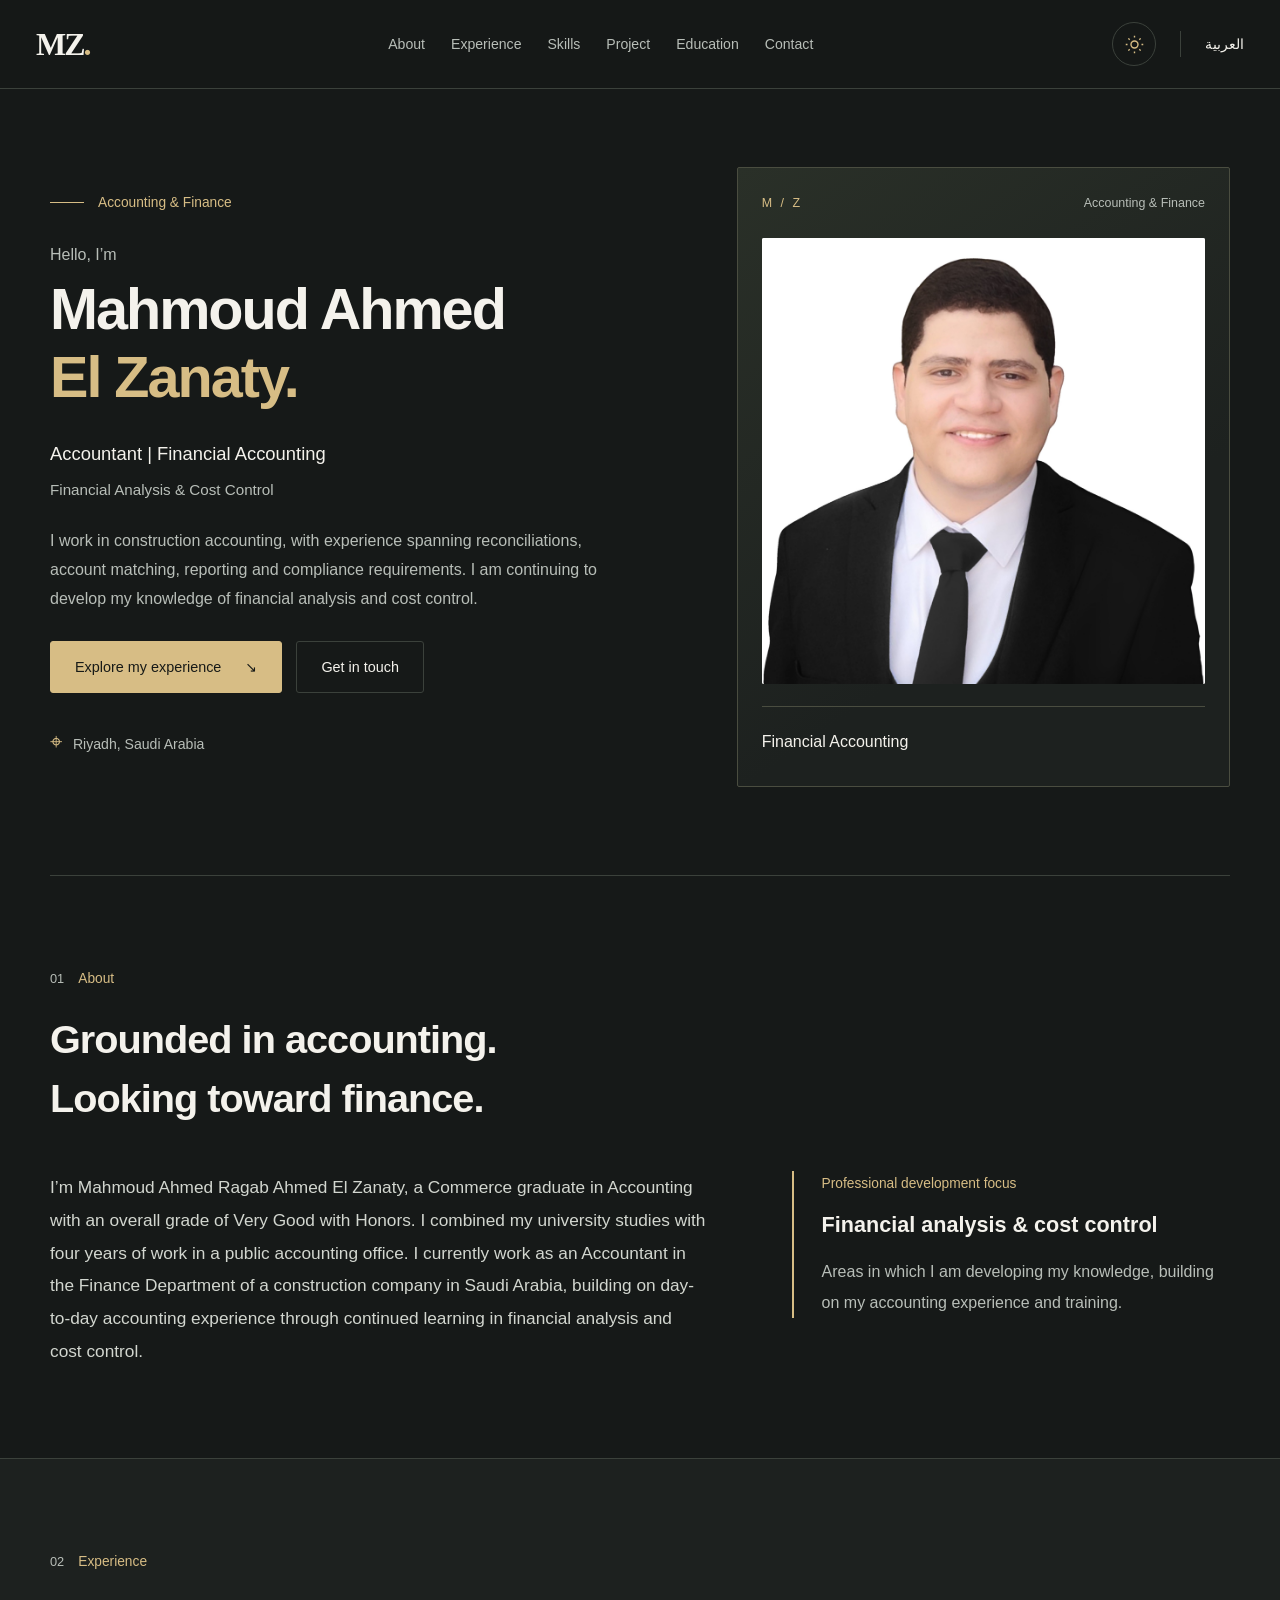
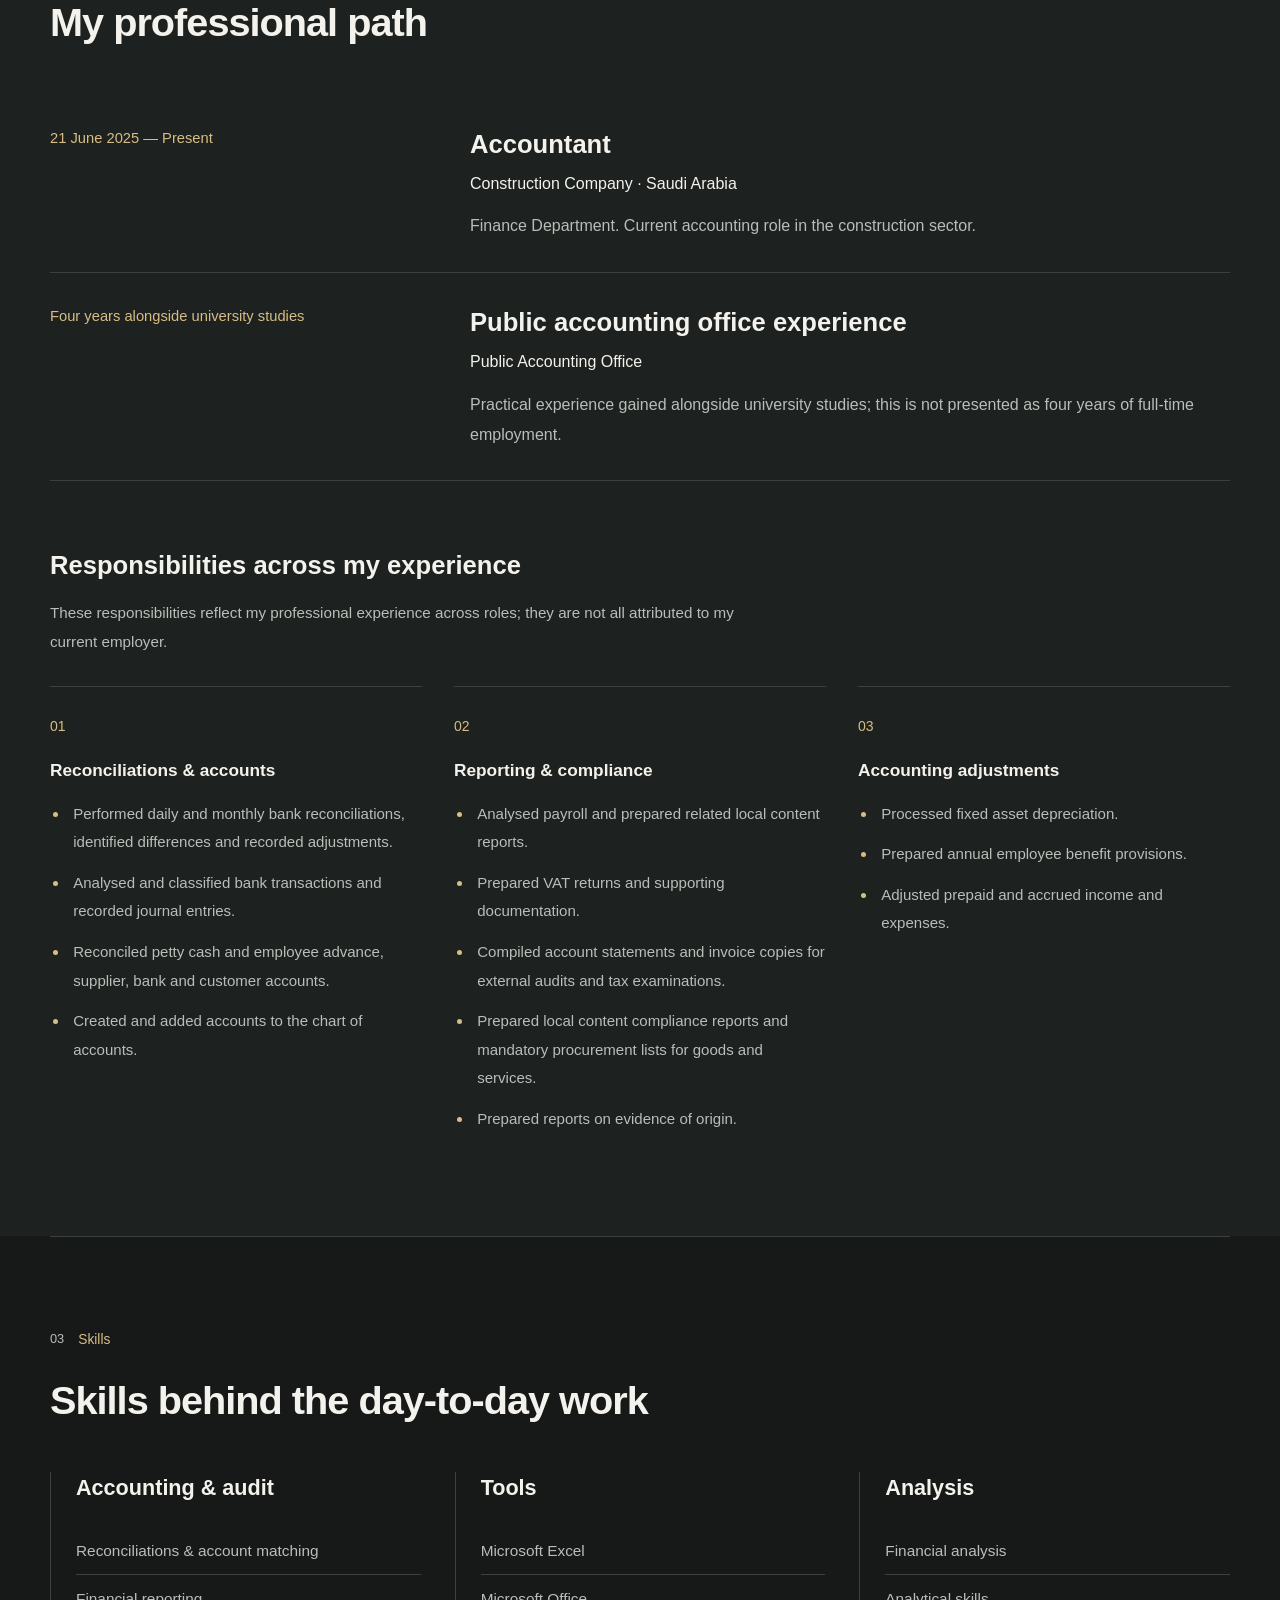
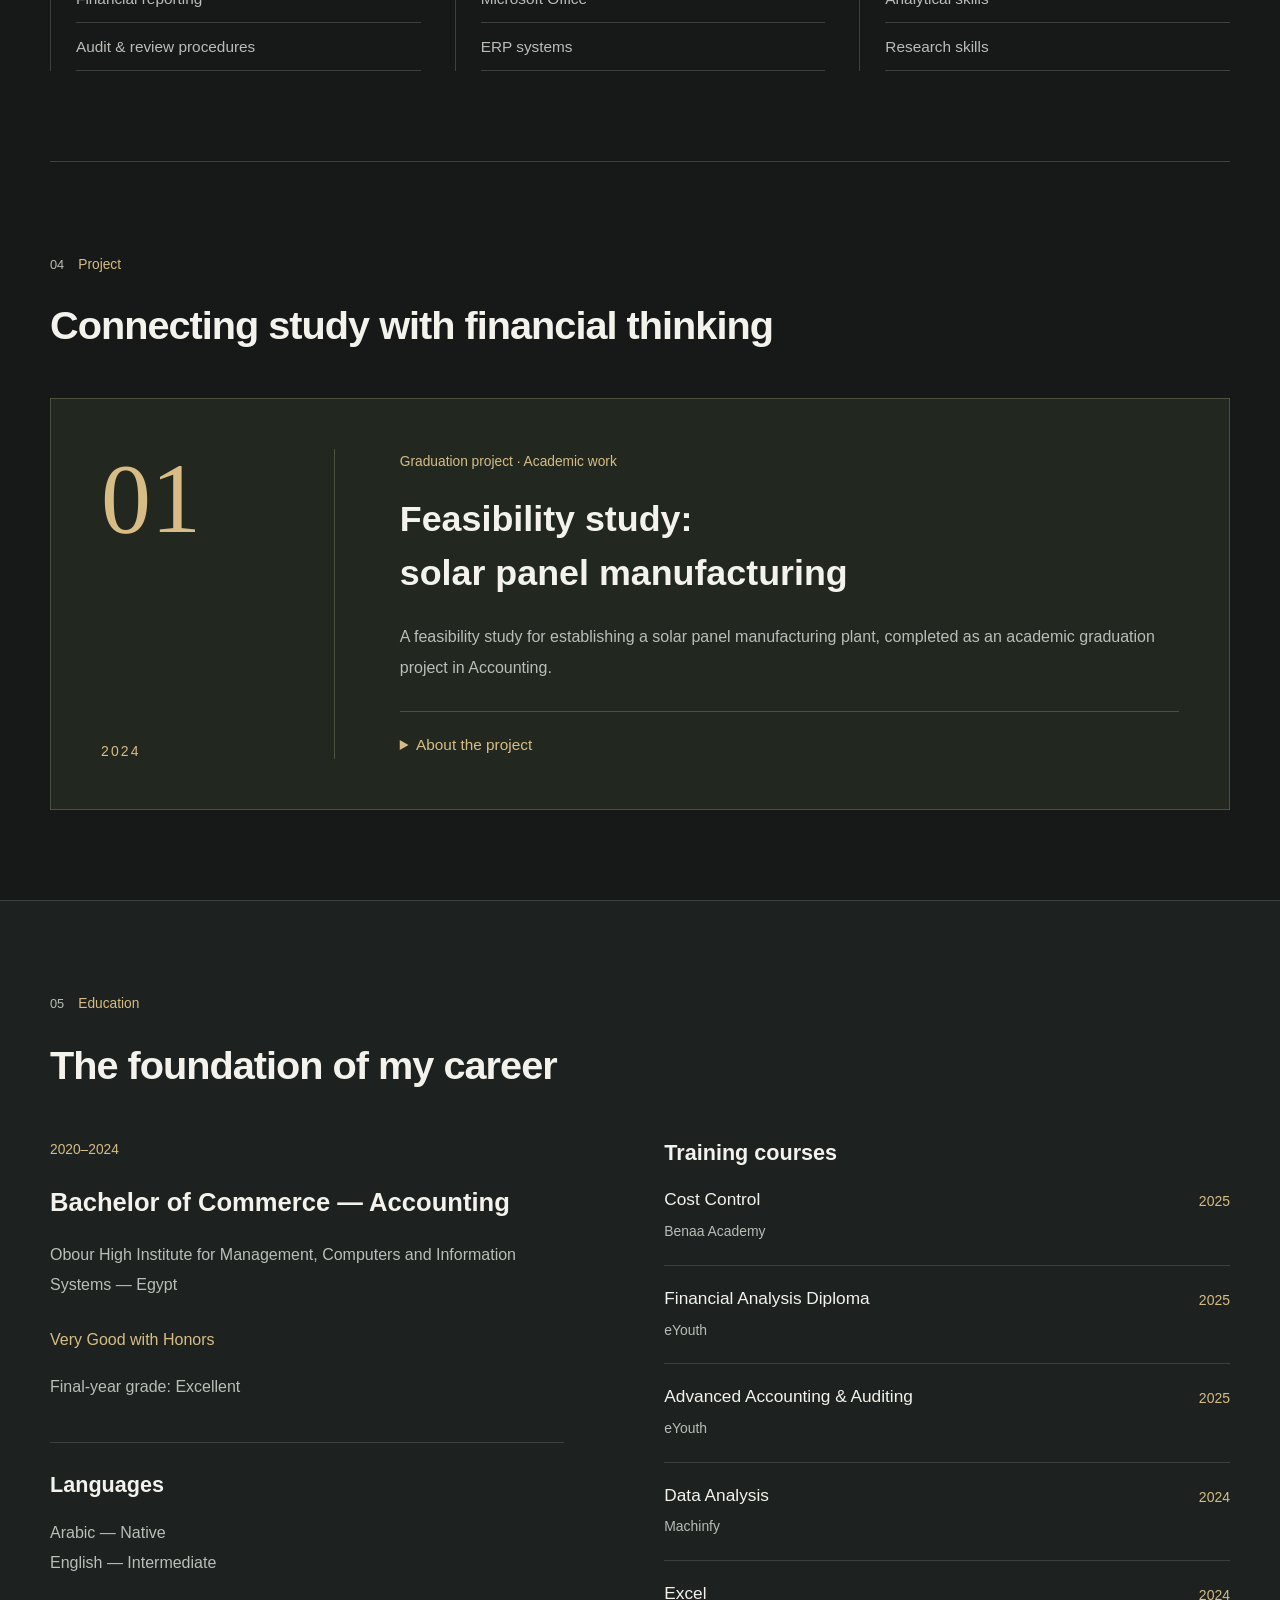
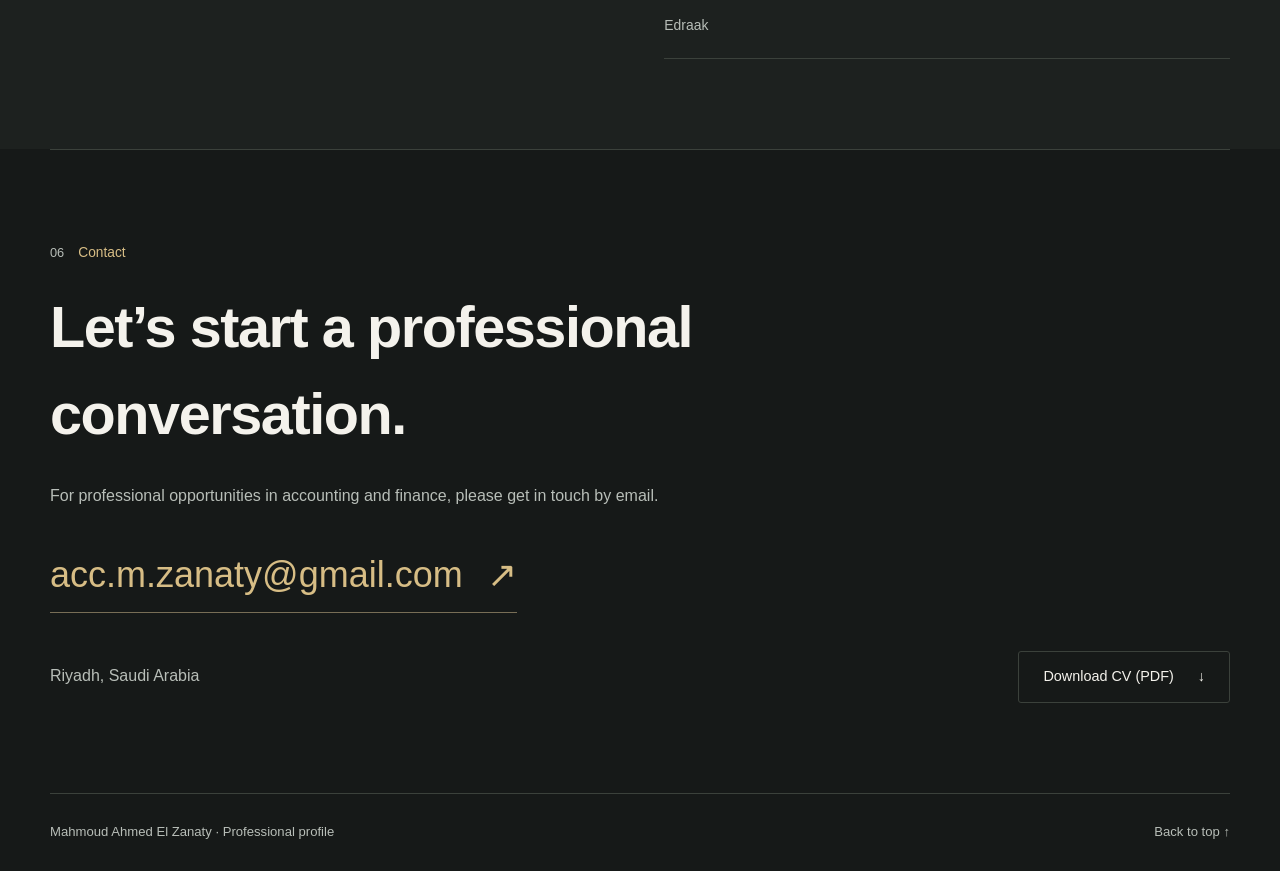
==== en.html @ d154064f "Publish owner-approved unchanged CV pages with language-specific PDF downloads" ====
<!doctype html>
<html lang="en" dir="ltr">
<head>
<meta charset="utf-8"><meta name="viewport" content="width=device-width, initial-scale=1">
<title>Mahmoud Ahmed El Zanaty — Accountant | Financial Accounting</title>
<meta name="description" content="Professional profile of Mahmoud Ahmed El Zanaty, a construction-sector accountant in Riyadh with experience in reconciliations, reporting and compliance, and an interest in financial analysis and cost control.">
<meta name="theme-color" content="#161918">
<meta property="og:type" content="website"><meta property="og:title" content="Mahmoud Ahmed El Zanaty — Accountant | Financial Accounting">
<meta property="og:description" content="Professional profile of Mahmoud Ahmed El Zanaty, a construction-sector accountant in Riyadh with experience in reconciliations, reporting and compliance, and an interest in financial analysis and cost control."><meta property="og:locale" content="en_US">
<link rel="alternate" hreflang="ar" href="./index.html"><link rel="alternate" hreflang="en" href="./en.html"><link rel="alternate" hreflang="x-default" href="./index.html">
<link rel="icon" href="./assets/favicon.svg" type="image/svg+xml">
<script src="./assets/theme.js"></script>
<link rel="stylesheet" href="./assets/style.css"><script src="./assets/app.js" defer></script>
</head>
<body id="top">
<a class="skip" href="#main">Skip to content</a>
<header class="header"><div class="header-inner">
<a class="brand" href="#top" aria-label="Mahmoud Ahmed El Zanaty"><span class="brand-mark" aria-hidden="true">MZ<span>.</span></span></a>
<nav class="desktop-nav" aria-label="Main navigation"><a href="#about">About</a><a href="#experience">Experience</a><a href="#skills">Skills</a><a href="#project">Project</a><a href="#education">Education</a><a href="#contact">Contact</a></nav>
<div class="header-actions"><button class="theme-toggle" type="button" hidden data-light-label="Switch to light mode" data-dark-label="Switch to dark mode" aria-label="Switch to light mode"><svg class="sun" viewBox="0 0 24 24" fill="none" stroke="currentColor" stroke-width="1.6" aria-hidden="true"><circle cx="12" cy="12" r="4"/><path d="M12 2v2m0 16v2M2 12h2m16 0h2M5 5l1.5 1.5m11 11L19 19M5 19l1.5-1.5m11-11L19 5"/></svg><svg class="moon" viewBox="0 0 24 24" fill="none" stroke="currentColor" stroke-width="1.6" aria-hidden="true"><path d="M20 15.5A9 9 0 0 1 8.5 4a9 9 0 1 0 11.5 11.5Z"/></svg></button><a class="language" href="./index.html" lang="ar" hreflang="ar" data-language="ar">العربية</a>
<details class="mobile-menu"><summary>Menu<span aria-hidden="true"> ☰</span></summary><nav aria-label="Main navigation"><a href="#about">About</a><a href="#experience">Experience</a><a href="#skills">Skills</a><a href="#project">Project</a><a href="#education">Education</a><a href="#contact">Contact</a></nav></details></div>
</div></header>
<main id="main" tabindex="-1">
<section class="hero container" aria-labelledby="hero-title">
<div class="hero-copy"><p class="eyebrow"><span class="short-rule"></span>Accounting &amp; Finance</p><p class="hello">Hello, I’m</p>
<h1 id="hero-title">Mahmoud Ahmed<br><span>El Zanaty.</span></h1><p class="role">Accountant | Financial Accounting</p><p class="direction">Financial Analysis &amp; Cost Control</p><p class="hero-summary">I work in construction accounting, with experience spanning reconciliations, account matching, reporting and compliance requirements. I am continuing to develop my knowledge of financial analysis and cost control.</p>
<div class="actions"><a class="button primary" href="#experience">Explore my experience<span aria-hidden="true">↙</span></a><a class="button secondary" href="#contact">Get in touch</a></div>
<p class="location"><span aria-hidden="true">⌖</span> Riyadh, Saudi Arabia</p></div>
<div class="identity-panel portrait-panel"><div class="panel-top"><span dir="ltr">M / Z</span><span>Accounting &amp; Finance</span></div><img class="portrait" src="./assets/portrait.svg" width="2032" height="2047" alt="Mahmoud Ahmed El Zanaty" fetchpriority="high" decoding="async"><div class="panel-bottom"><p>Financial Accounting</p><span> </span></div></div>
</section>
<section id="about" class="section container">
<div class="section-heading"><p class="eyebrow"><span>01</span> About</p><h2>Grounded in accounting.<br>Looking toward finance.</h2></div><div class="about-grid"><p class="lead">I’m Mahmoud Ahmed Ragab Ahmed El Zanaty, a Commerce graduate in Accounting with an overall grade of Very Good with Honors. I combined my university studies with four years of work in a public accounting office. I currently work as an Accountant in the Finance Department of a construction company in Saudi Arabia, building on day-to-day accounting experience through continued learning in financial analysis and cost control.</p><aside class="focus-panel"><p class="eyebrow">Professional development focus</p><h3>Financial analysis &amp; cost control</h3><p>Areas in which I am developing my knowledge, building on my accounting experience and training.</p></aside></div>
</section>
<section id="experience" class="section section-tinted"><div class="container">
<div class="section-heading"><p class="eyebrow"><span>02</span> Experience</p><h2>My professional path</h2></div><div class="timeline">
<article class="timeline-item"><p class="period">21 June 2025 — Present</p><div><h3>Accountant</h3><p class="company">Construction Company · Saudi Arabia</p><p>Finance Department. Current accounting role in the construction sector.</p></div></article>
<article class="timeline-item"><p class="period">Four years alongside university studies</p><div><h3>Public accounting office experience</h3><p class="company">Public Accounting Office</p><p>Practical experience gained alongside university studies; this is not presented as four years of full-time employment.</p></div></article>
</div><div class="duties-intro"><h3>Responsibilities across my experience</h3><p>These responsibilities reflect my professional experience across roles; they are not all attributed to my current employer.</p></div><div class="duties-grid"><article class="duty"><span class="item-number" aria-hidden="true">01</span><h4>Reconciliations &amp; accounts</h4><ul><li>Performed daily and monthly bank reconciliations, identified differences and recorded adjustments.</li><li>Analysed and classified bank transactions and recorded journal entries.</li><li>Reconciled petty cash and employee advance, supplier, bank and customer accounts.</li><li>Created and added accounts to the chart of accounts.</li></ul></article><article class="duty"><span class="item-number" aria-hidden="true">02</span><h4>Reporting &amp; compliance</h4><ul><li>Analysed payroll and prepared related local content reports.</li><li>Prepared VAT returns and supporting documentation.</li><li>Compiled account statements and invoice copies for external audits and tax examinations.</li><li>Prepared local content compliance reports and mandatory procurement lists for goods and services.</li><li>Prepared reports on evidence of origin.</li></ul></article><article class="duty"><span class="item-number" aria-hidden="true">03</span><h4>Accounting adjustments</h4><ul><li>Processed fixed asset depreciation.</li><li>Prepared annual employee benefit provisions.</li><li>Adjusted prepaid and accrued income and expenses.</li></ul></article></div></div>
</section>
<section id="skills" class="section container"><div class="section-heading"><p class="eyebrow"><span>03</span> Skills</p><h2>Skills behind the day-to-day work</h2></div><div class="skills-grid"><article class="skill"><h3>Accounting &amp; audit</h3><ul><li>Reconciliations &amp; account matching</li><li>Financial reporting</li><li>Audit &amp; review procedures</li></ul></article><article class="skill"><h3>Tools</h3><ul><li>Microsoft Excel</li><li>Microsoft Office</li><li>ERP systems</li></ul></article><article class="skill"><h3>Analysis</h3><ul><li>Financial analysis</li><li>Analytical skills</li><li>Research skills</li></ul></article></div></section>
<section id="project" class="section container"><div class="section-heading"><p class="eyebrow"><span>04</span> Project</p><h2>Connecting study with financial thinking</h2></div><article class="project-card"><div class="project-index" aria-hidden="true">01<span>2024</span></div><div class="project-copy"><p class="eyebrow">Graduation project · Academic work</p><h3>Feasibility study:<br>solar panel manufacturing</h3><p>A feasibility study for establishing a solar panel manufacturing plant, completed as an academic graduation project in Accounting.</p><details class="project-details"><summary>About the project</summary><p>An academic study of an investment concept in solar energy, rather than a plant that was built or operated. It provided an opportunity to connect accounting studies with feasibility assessment and financial analysis.</p></details></div></article></section>
<section id="education" class="section section-tinted"><div class="container"><div class="section-heading"><p class="eyebrow"><span>05</span> Education</p><h2>The foundation of my career</h2></div><div class="education-grid"><div><article class="degree"><p class="eyebrow"><bdi>2020–2024</bdi></p><h3>Bachelor of Commerce — Accounting</h3><p>Obour High Institute for Management, Computers and Information Systems — Egypt</p><p class="grade">Very Good with Honors</p><p>Final-year grade: Excellent</p></article><div class="languages"><h3>Languages</h3><ul><li>Arabic — Native</li><li>English — Intermediate</li></ul></div></div><div class="courses"><h3>Training courses</h3><ul><li><div><h4>Cost Control</h4><p>Benaa Academy</p></div><time datetime="2025">2025</time></li><li><div><h4>Financial Analysis Diploma</h4><p>eYouth</p></div><time datetime="2025">2025</time></li><li><div><h4>Advanced Accounting &amp; Auditing</h4><p>eYouth</p></div><time datetime="2025">2025</time></li><li><div><h4>Data Analysis</h4><p>Machinfy</p></div><time datetime="2024">2024</time></li><li><div><h4>Excel</h4><p>Edraak</p></div><time datetime="2024">2024</time></li></ul></div></div></div></section>
<section id="contact" class="section container contact"><div class="section-heading"><p class="eyebrow"><span>06</span> Contact</p><h2>Let’s start a professional conversation.</h2></div><p>For professional opportunities in accounting and finance, please get in touch by email.</p><a class="email-link" href="mailto:acc.m.zanaty@gmail.com" aria-label="Email me: acc.m.zanaty@gmail.com"><bdi>acc.m.zanaty@gmail.com</bdi><span aria-hidden="true">↗</span></a><div class="contact-bottom"><p>Riyadh, Saudi Arabia</p><a class="button secondary print-button" href="./assets/cv/Mahmoud-El-Zanaty-CV-EN.pdf" download="Mahmoud-El-Zanaty-CV-EN.pdf">Download CV (PDF)<span aria-hidden="true">↓</span></a></div></section>
</main><footer class="container footer"><p>Mahmoud Ahmed El Zanaty · Professional profile</p><a href="#top">Back to top ↑</a></footer>
</body></html>
---- assets/style.css ----
:root{--bg:#161918;--surface:#1d211f;--text:#f4f2ec;--muted:#b8beb8;--accent:#d7bd85;--border:#3b413b;--max:1180px;--header:88px;color-scheme:dark;font-family:Tahoma,Arial,sans-serif;font-size:16px}
*{box-sizing:border-box}html{scroll-behavior:smooth;scroll-padding-top:112px}body{margin:0;background:var(--bg);color:var(--text);line-height:1.9}a{color:inherit;text-decoration:none}button,summary{font:inherit}a,button,summary{-webkit-tap-highlight-color:transparent}button{cursor:pointer}button[hidden]{display:none}::selection{background:var(--accent);color:var(--bg)}:focus-visible{outline:3px solid var(--accent);outline-offset:6px}main:focus{outline:none}.container{width:min(calc(100% - 96px),var(--max));margin-inline:auto}p{margin:0 0 1rem;color:var(--muted)}h1,h2,h3,h4{margin:0;font-weight:700;line-height:1.5}h2{font-size:clamp(1.9rem,3.1vw,2.8rem);letter-spacing:-.025em}h3{font-size:1.35rem}h4{font-size:1.08rem}ul{padding-inline-start:1.2rem}li::marker{color:var(--accent)}.skip{position:fixed;top:-100px;inset-inline-start:20px;padding:10px 20px;background:var(--accent);color:var(--bg);z-index:10}.skip:focus{top:10px}.header{position:sticky;top:0;z-index:5;border-bottom:1px solid var(--border);background:rgba(22,25,24,.97)}.header-inner{width:min(calc(100% - 72px),1280px);margin:auto;height:var(--header);display:flex;align-items:center;justify-content:space-between;gap:24px}.brand-mark{direction:ltr;display:block;font:700 32px Georgia,serif;letter-spacing:-2px}.brand-mark span{color:var(--accent)}.desktop-nav{display:flex;gap:26px;align-items:center}.desktop-nav a{font-size:.88rem;color:var(--muted);transition:color .2s}.desktop-nav a:hover,.desktop-nav a[aria-current]{color:var(--accent)}.header-actions{display:flex;gap:24px;align-items:center}.language{font-size:.88rem;border-inline-start:1px solid var(--border);padding-inline-start:24px}.mobile-menu{display:none}.hero{min-height:750px;display:grid;grid-template-columns:1.25fr 1fr;align-items:center;gap:70px;padding-block:78px 88px}.eyebrow{font-size:.86rem;color:var(--accent);display:flex;align-items:center;gap:14px;margin-bottom:24px}.eyebrow>span:not(.short-rule){font-family:Arial,sans-serif;color:var(--muted);font-size:.8rem}.short-rule{display:inline-block;width:34px;height:1px;background:var(--accent)}.hello{font-size:1rem;margin-bottom:6px}.hero h1{font-size:clamp(2.8rem,5.2vw,4.6rem);letter-spacing:-.035em;line-height:1.38;margin-bottom:25px}.hero h1 span{color:var(--accent)}.role{font-size:1.15rem;color:var(--text);margin-bottom:4px}.direction{font-size:.95rem;margin-bottom:22px}.hero-summary{max-width:590px;font-size:1rem;line-height:2}.actions{display:flex;flex-wrap:wrap;gap:14px;margin-top:28px}.button{display:inline-flex;justify-content:center;align-items:center;gap:24px;min-height:52px;padding:11px 24px;border:1px solid var(--border);font-size:.9rem;background:none;color:var(--text);border-radius:3px;transition:background .2s,border-color .2s}.button:hover{border-color:var(--accent);background:#252a25}.primary{background:var(--accent);color:#171a17;border-color:var(--accent)}.primary:hover{background:#e5cfa1;color:#171a17}.location{margin-top:28px;margin-bottom:0;font-size:.88rem}.location span{color:var(--accent);font-size:1.4rem;margin-inline-end:7px}.identity-panel{align-self:center;min-height:480px;position:relative;display:flex;flex-direction:column;justify-content:space-between;padding:26px 30px;border:1px solid #4a4d40;background:linear-gradient(145deg,#2a3028,var(--surface) 65%);border-radius:2px}.panel-top{display:flex;align-items:center;justify-content:space-between;font-size:.78rem;color:var(--muted);gap:10px}.panel-top>span:first-child{color:var(--accent);letter-spacing:.2em}.monogram{direction:ltr;align-self:center;white-space:nowrap;font:normal clamp(120px,13vw,186px)/1.15 Georgia,serif;letter-spacing:-.12em;color:var(--accent);padding-inline-end:.1em}.monogram span{font-style:italic;color:#eee5d1}.monogram i{font-style:normal;font-size:.5em}.panel-bottom{border-top:1px solid #4a4d40;padding-top:20px}.panel-bottom p{font-size:1rem;color:var(--text);margin-bottom:4px}.panel-bottom>span{color:var(--muted);font-size:.8rem}.section{padding-block:90px;border-top:1px solid var(--border);scroll-margin-top:0}.section-tinted{background:var(--surface)}.section-heading{margin-bottom:42px}.section-heading .eyebrow{margin-bottom:18px}.about-grid{display:grid;grid-template-columns:1.5fr 1fr;gap:84px;align-items:start}.lead{font-size:1.08rem;line-height:2.1;color:#d2d6cf;margin:0}.focus-panel{border-inline-start:2px solid var(--accent);padding-inline-start:28px}.focus-panel .eyebrow{margin-bottom:12px}.focus-panel h3{margin-bottom:16px}.focus-panel p:last-child{margin-bottom:0}.timeline{margin-bottom:65px}.timeline-item{display:grid;grid-template-columns:1fr 2fr;gap:40px;padding:30px 0;border-bottom:1px solid var(--border)}.period{font-size:.92rem;color:var(--accent)}.timeline-item h3{font-size:1.6rem}.company{color:var(--text);margin-block:6px 12px}.timeline-item p:last-child{margin-bottom:0}.duties-intro{max-width:720px;margin-bottom:30px}.duties-intro h3{font-size:1.6rem;margin-bottom:14px}.duties-intro p{font-size:.95rem}.duties-grid{display:grid;grid-template-columns:repeat(3,1fr);gap:32px}.duty{border-top:1px solid var(--border);padding-top:24px}.item-number{color:var(--accent);font:14px Arial,sans-serif}.duty h4{margin-top:16px}.duty ul{margin-bottom:0}.duty li{font-size:.94rem;color:var(--muted);margin-bottom:12px;padding-inline-start:4px;line-height:1.9}.skills-grid{display:grid;grid-template-columns:repeat(3,1fr);gap:34px}.skill{border-inline-start:1px solid var(--border);padding-inline-start:25px}.skill h3{margin-bottom:22px}.skill ul{list-style:none;padding:0;margin:0}.skill li{color:var(--muted);padding-block:9px;border-bottom:1px solid var(--border);font-size:.96rem}.project-card{background:#222820;border:1px solid #495140;display:grid;grid-template-columns:.6fr 2fr;gap:65px;padding:50px}.project-index{direction:ltr;font:normal 100px/1 Georgia,serif;color:var(--accent);border-inline-end:1px solid #495140;padding-inline-end:45px;display:flex;flex-direction:column;justify-content:space-between}.project-index span{font:14px Arial,sans-serif;margin-top:50px;letter-spacing:.15em}.project-copy h3{font-size:clamp(1.7rem,2.8vw,2.5rem);margin-bottom:22px}.project-copy .eyebrow{margin-bottom:18px}.project-details{border-top:1px solid #495140;margin-top:28px;padding-top:18px}.project-details summary{cursor:pointer;color:var(--accent);font-size:.96rem;width:fit-content}.project-details p{margin-top:18px;margin-bottom:0}.education-grid{display:grid;grid-template-columns:1fr 1.1fr;gap:100px}.degree h3{font-size:1.6rem;margin-bottom:18px}.degree .eyebrow{margin-bottom:20px}.grade{color:var(--accent);margin-top:25px}.languages{margin-top:40px;padding-top:26px;border-top:1px solid var(--border)}.languages ul{list-style:none;padding:0;color:var(--muted);margin-bottom:0}.courses>h3{margin-bottom:18px}.courses>ul{list-style:none;margin:0;padding:0}.courses li{display:flex;align-items:start;justify-content:space-between;gap:24px;border-bottom:1px solid var(--border);padding-block:20px}.courses li:first-child{padding-top:0}.courses h4{font-weight:400}.courses p{font-size:.87rem;margin:5px 0 0}.courses time{font:14px/2 Arial,sans-serif;color:var(--accent)}.contact .section-heading{margin-bottom:24px}.contact h2{max-width:840px;font-size:clamp(2.2rem,4.5vw,4rem)}.contact>p{max-width:650px}.email-link{display:flex;align-items:center;gap:24px;width:fit-content;margin-top:36px;color:var(--accent);font:clamp(1rem,3vw,2.25rem)/1.5 Arial,sans-serif;border-bottom:1px solid #786e56;padding-bottom:10px}.email-link:hover{color:var(--text)}.email-link bdi{overflow-wrap:anywhere}.contact-bottom{display:flex;justify-content:space-between;align-items:center;gap:24px;margin-top:38px}.contact-bottom p{margin:0}.footer{display:flex;justify-content:space-between;align-items:center;gap:24px;padding-block:26px;border-top:1px solid var(--border);font-size:.82rem}.footer p{margin:0}.footer a{color:var(--muted)}html[lang=en]{font-family:Arial,Helvetica,sans-serif}html[lang=en] h1{font-size:clamp(2.8rem,4.5vw,4rem);line-height:1.18}html[lang=en] .hero-summary{line-height:1.8}html[lang=en] .lead{line-height:1.9}html[lang=en] .primary span{transform:scaleX(-1)}
@media(min-width:1600px){.hero{min-height:800px}}
@media(max-width:1100px){.desktop-nav{gap:16px}.hero{gap:38px}.identity-panel{padding:22px;min-height:440px}.about-grid{gap:45px}.education-grid{gap:55px}.project-card{gap:40px}}
@media(max-width:900px){:root{--header:76px}.container{width:calc(100% - 48px)}.header-inner{width:calc(100% - 48px)}.desktop-nav{display:none}.mobile-menu{display:block}.mobile-menu summary{list-style:none;cursor:pointer;font-size:.88rem;min-height:44px;display:flex;align-items:center}.mobile-menu summary::-webkit-details-marker{display:none}.mobile-menu nav{position:absolute;inset-inline:0;top:var(--header);background:#1d211f;border-bottom:1px solid var(--border);padding:18px 24px;box-shadow:0 15px 30px #0003;display:grid;grid-template-columns:repeat(2,1fr);gap:4px 16px}.mobile-menu nav a{padding:9px;font-size:1rem}.hero{min-height:auto;padding-block:56px 65px;grid-template-columns:1.2fr 1fr;gap:28px}.hero h1{font-size:2.9rem}.identity-panel{min-height:370px}.monogram{font-size:115px}.panel-top{font-size:.7rem}.duties-grid{gap:20px}.about-grid,.education-grid{gap:35px}.project-card{padding:30px;gap:30px}.project-index{font-size:76px;padding-inline-end:20px}.section{padding-block:65px}.section-heading{margin-bottom:32px}.skills-grid{gap:20px}.skill{padding-inline-start:18px}}
@media(max-width:650px){.container,.header-inner{width:calc(100% - 40px)}.header-actions{gap:18px}.language{padding-inline-start:0;border:0}.hero{grid-template-columns:1fr;gap:38px;padding-block:42px 50px}.hero h1{font-size:3.3rem}.hero-summary{font-size:.98rem}.hero .eyebrow{margin-bottom:20px}.role{font-size:1.05rem}.direction{font-size:.88rem}.identity-panel{min-height:280px;padding:22px}.monogram{font-size:120px;margin-block:20px}.panel-top{font-size:.75rem}.panel-bottom{padding-top:16px}.panel-bottom>span{font-size:.78rem}.actions{gap:10px}.button{padding:10px 18px;gap:14px;font-size:.86rem}.about-grid,.duties-grid,.skills-grid,.education-grid{grid-template-columns:1fr;gap:32px}.focus-panel{padding-inline-start:22px}.timeline-item{grid-template-columns:1fr;gap:6px;padding-block:25px}.timeline-item h3{font-size:1.4rem}.period{margin-bottom:6px}.timeline{margin-bottom:45px}.duty li{font-size:.96rem}.duty ul{margin-top:14px}.skill{padding-inline-start:20px}.project-card{grid-template-columns:1fr;gap:24px;padding:25px}.project-index{font-size:50px;flex-direction:row;align-items:center;border-inline-end:0;border-bottom:1px solid #495140;padding:0 0 18px}.project-index span{margin:0}.project-copy .eyebrow{font-size:.78rem}.project-copy h3{font-size:1.65rem}.project-copy p{font-size:.96rem}.education-grid{gap:45px}.contact-bottom{align-items:start;flex-direction:column;gap:24px}.footer{align-items:start;gap:18px;flex-direction:column}.contact h2{font-size:2.25rem}.email-link{font-size:1.15rem;gap:15px}.section{padding-block:52px}.lead{font-size:1rem}html[lang=en] h1{font-size:2.8rem}html[lang=en] h2{font-size:2rem}}
@media(prefers-reduced-motion:reduce){html{scroll-behavior:auto}*,*::before,*::after{animation:none!important;transition:none!important}}
@media print{@page{size:A4;margin:15mm}html{color-scheme:light;scroll-behavior:auto;font-size:10pt}body{background:#fff;color:#111;line-height:1.55}.header,.skip,.identity-panel,.actions,.print-button,.footer a,noscript{display:none!important}.container,.header-inner{width:100%;max-width:none}.hero{display:block;padding:0 0 16px;min-height:0}.hero h1,html[lang=en] h1{font-size:27pt;line-height:1.3;margin-bottom:8px}.hero h1 br{display:none}.hero h1 span::before{content:' '}.hero h1 span{color:#111}.hero .eyebrow,.hello{display:none}.hero-summary{max-width:none}.hero p{margin-bottom:6px}.hero .location{margin-top:8px}.section{padding-block:18px;border-color:#bbb}.section-tinted,.project-card{background:#fff}.section-heading{margin-bottom:12px}h2,.contact h2,html[lang=en] h2{font-size:18pt}h3,.duties-intro h3,.timeline-item h3,.degree h3{font-size:13pt}.section-heading .eyebrow{margin-bottom:5px}.eyebrow,.period,.grade,.courses time,.item-number,.email-link{color:#55431e}.eyebrow>span:not(.short-rule),p,.lead,.duty li,.skill li,.company,.languages ul,.footer a{color:#222}.about-grid,.education-grid{display:block}.focus-panel{margin-top:15px;padding-inline-start:15px;border-color:#777}.focus-panel h3{margin-bottom:5px}.timeline{margin-bottom:20px}.timeline-item{padding-block:12px;grid-template-columns:1fr 2fr;gap:20px;border-color:#ccc}.duties-intro{margin-bottom:15px}.duties-grid{display:block}.duty{padding-top:12px;margin-bottom:12px;border-color:#ccc}.duty h4{margin-top:5px}.duty ul{margin-top:5px}.duty li{margin-bottom:4px}.skills-grid{gap:18px;grid-template-columns:repeat(3,1fr)}.skill h3{margin-bottom:6px}.skill li{padding-block:4px;border-color:#ccc}.project-card{padding:18px;grid-template-columns:1fr;border-color:#aaa;gap:10px}.project-index{display:none}.project-copy h3{font-size:17pt;margin-bottom:10px}.project-details{padding-top:8px;margin-top:10px}.project-details>summary{display:none}.project-details>p{display:block!important;margin-top:8px}.project-details::details-content{content-visibility:visible;height:auto}.courses{margin-top:20px}.courses li{padding-block:8px;border-color:#ccc}.languages{margin-top:18px;padding-top:12px}.degree .eyebrow{margin-bottom:8px}.grade{margin-top:10px}.contact .section-heading{margin-bottom:12px}.email-link{margin-top:12px;font-size:14pt;border:0}.contact-bottom{margin-top:12px}.footer{padding-block:12px}.timeline-item,.skill,.degree,.courses li,.project-card,.focus-panel{break-inside:avoid}h2,h3,h4{break-after:avoid}p,li{orphans:3;widows:3}}

/* Theme control: dark remains the default. */
.theme-toggle{width:44px;height:44px;flex-shrink:0;display:inline-flex;align-items:center;justify-content:center;border:1px solid var(--border);border-radius:50%;background:transparent;color:var(--accent)}
.theme-toggle:hover{border-color:var(--accent)}
.theme-toggle svg{width:21px;height:21px}
.theme-toggle .moon{display:none}
html[data-theme=light] .theme-toggle .sun{display:none}
html[data-theme=light] .theme-toggle .moon{display:block}
@media(max-width:650px){.header-actions{gap:12px}.header-inner{gap:12px}}
@media screen{
html[data-theme=light]{--bg:#e3e6e1;--surface:#edf0e9;--text:#252c27;--muted:#505c52;--accent:#75602f;--border:#b5beb2;color-scheme:light}
html[data-theme=light] body{background-image:radial-gradient(#b6ad974d .65px,transparent .8px);background-size:12px 12px}
html[data-theme=light] .header{background:rgba(227,230,225,.98)}
html[data-theme=light] .mobile-menu nav{background:var(--surface)}
html[data-theme=light] .lead{color:var(--text)}
html[data-theme=light] .identity-panel{background:linear-gradient(145deg,#d9dfd3,var(--surface) 70%);border-color:var(--border)}
html[data-theme=light] .monogram span{color:#425044}
html[data-theme=light] .panel-bottom,html[data-theme=light] .project-index,html[data-theme=light] .project-details{border-color:var(--border)}
html[data-theme=light] .project-card{background:#dce2d7;border-color:var(--border)}
html[data-theme=light] .button:hover{background:#d3dbce}
html[data-theme=light] .primary{background:var(--accent);color:#fff}
html[data-theme=light] .primary:hover{background:#625027;color:#fff}
html[data-theme=light] .skip{color:#fff}
html[data-theme=light] ::selection{background:#75602f;color:#fff}
}

/* Original supplied portrait; favicon remains MZ. */
.portrait-panel{min-height:0;gap:22px;padding:24px}
.portrait{display:block;width:100%;height:auto;aspect-ratio:2032/2047;object-fit:contain;border-radius:2px;background:#fff}
@media(max-width:650px){.portrait-panel{max-width:380px;width:100%;margin-inline:auto;padding:18px;gap:16px}}
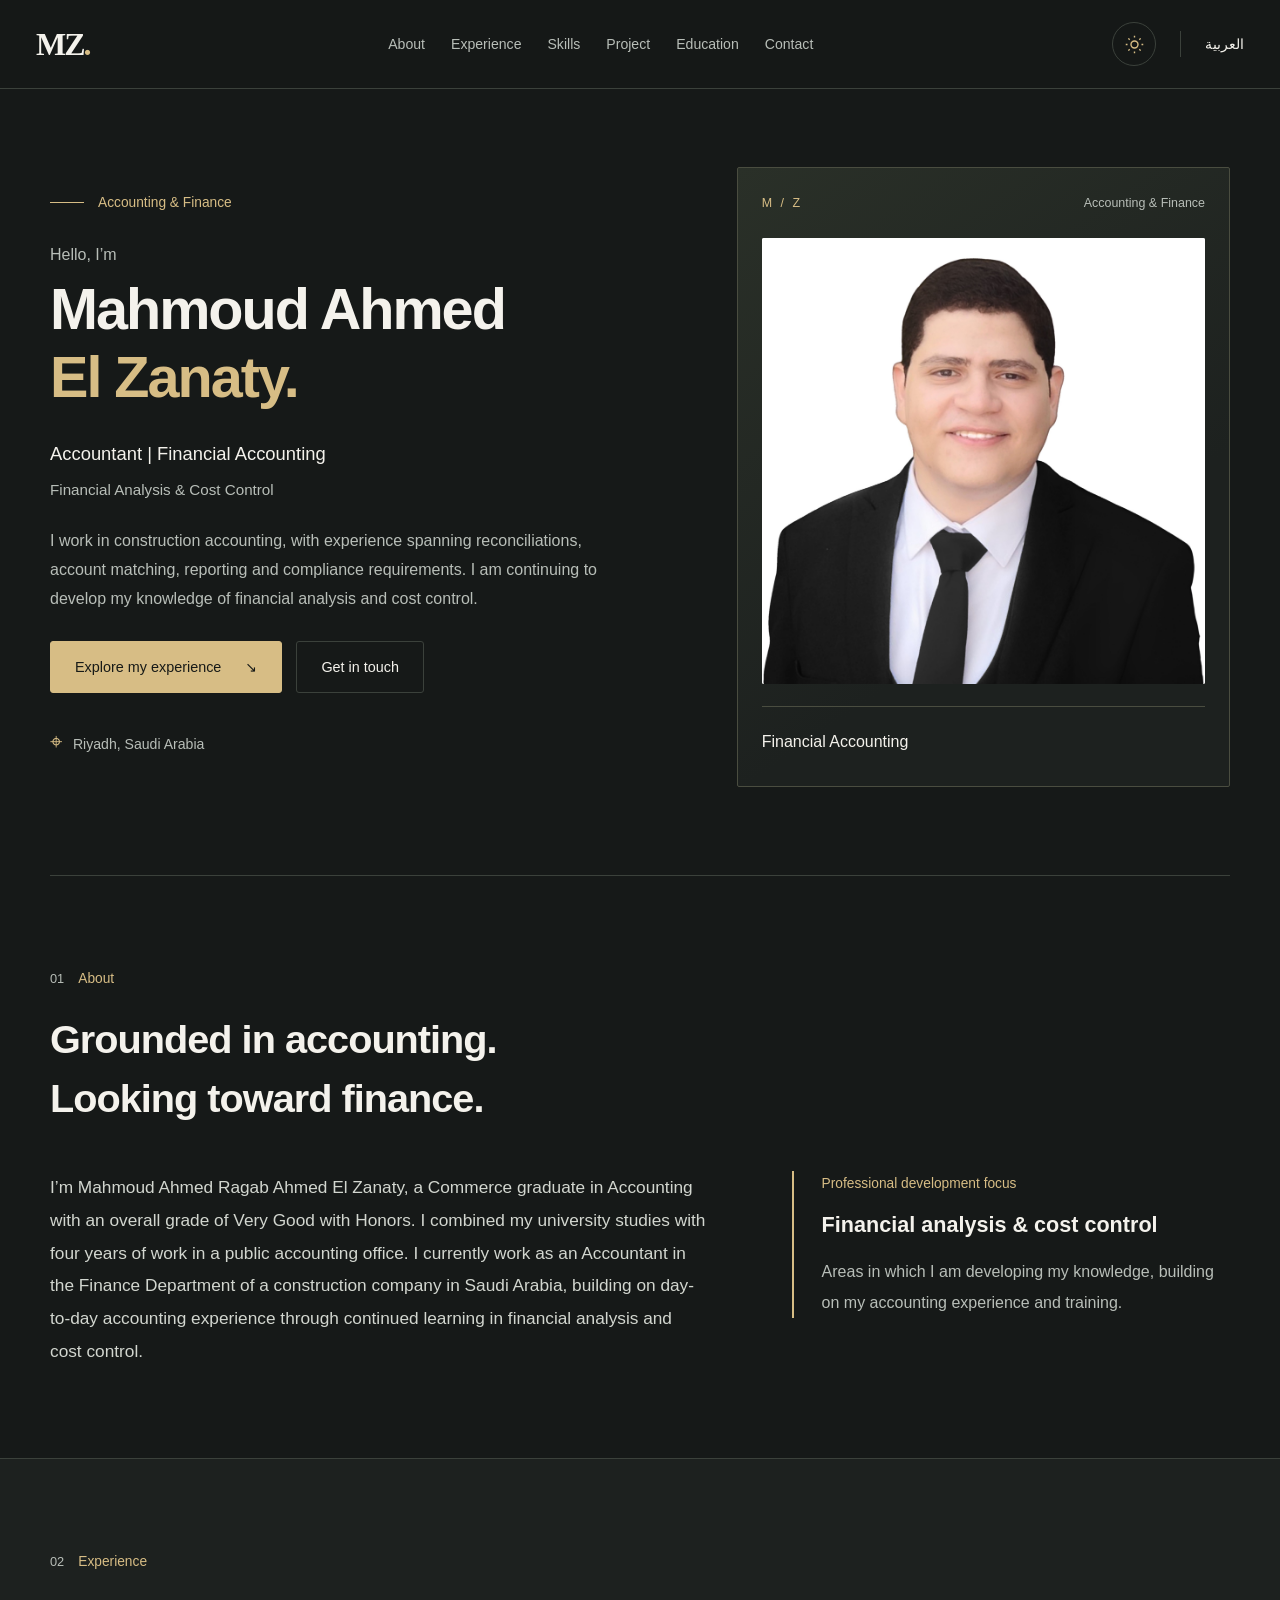
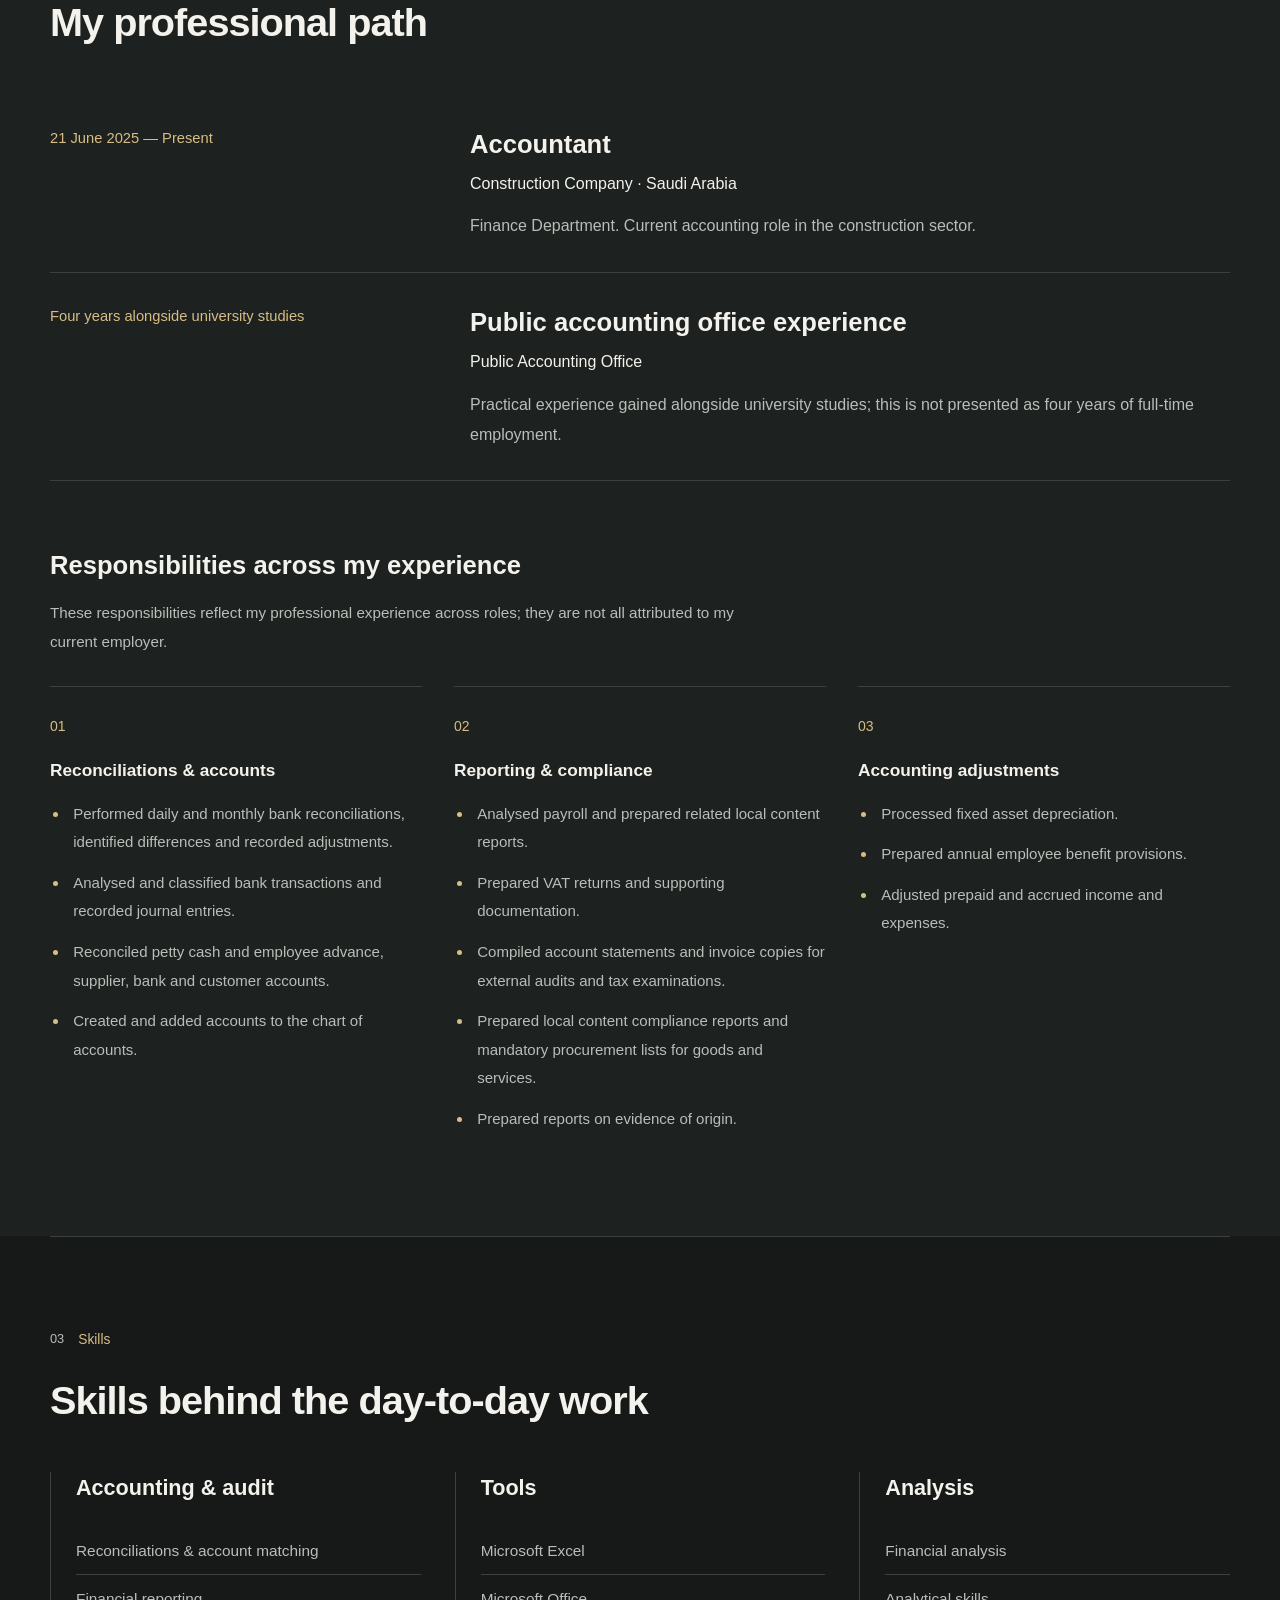
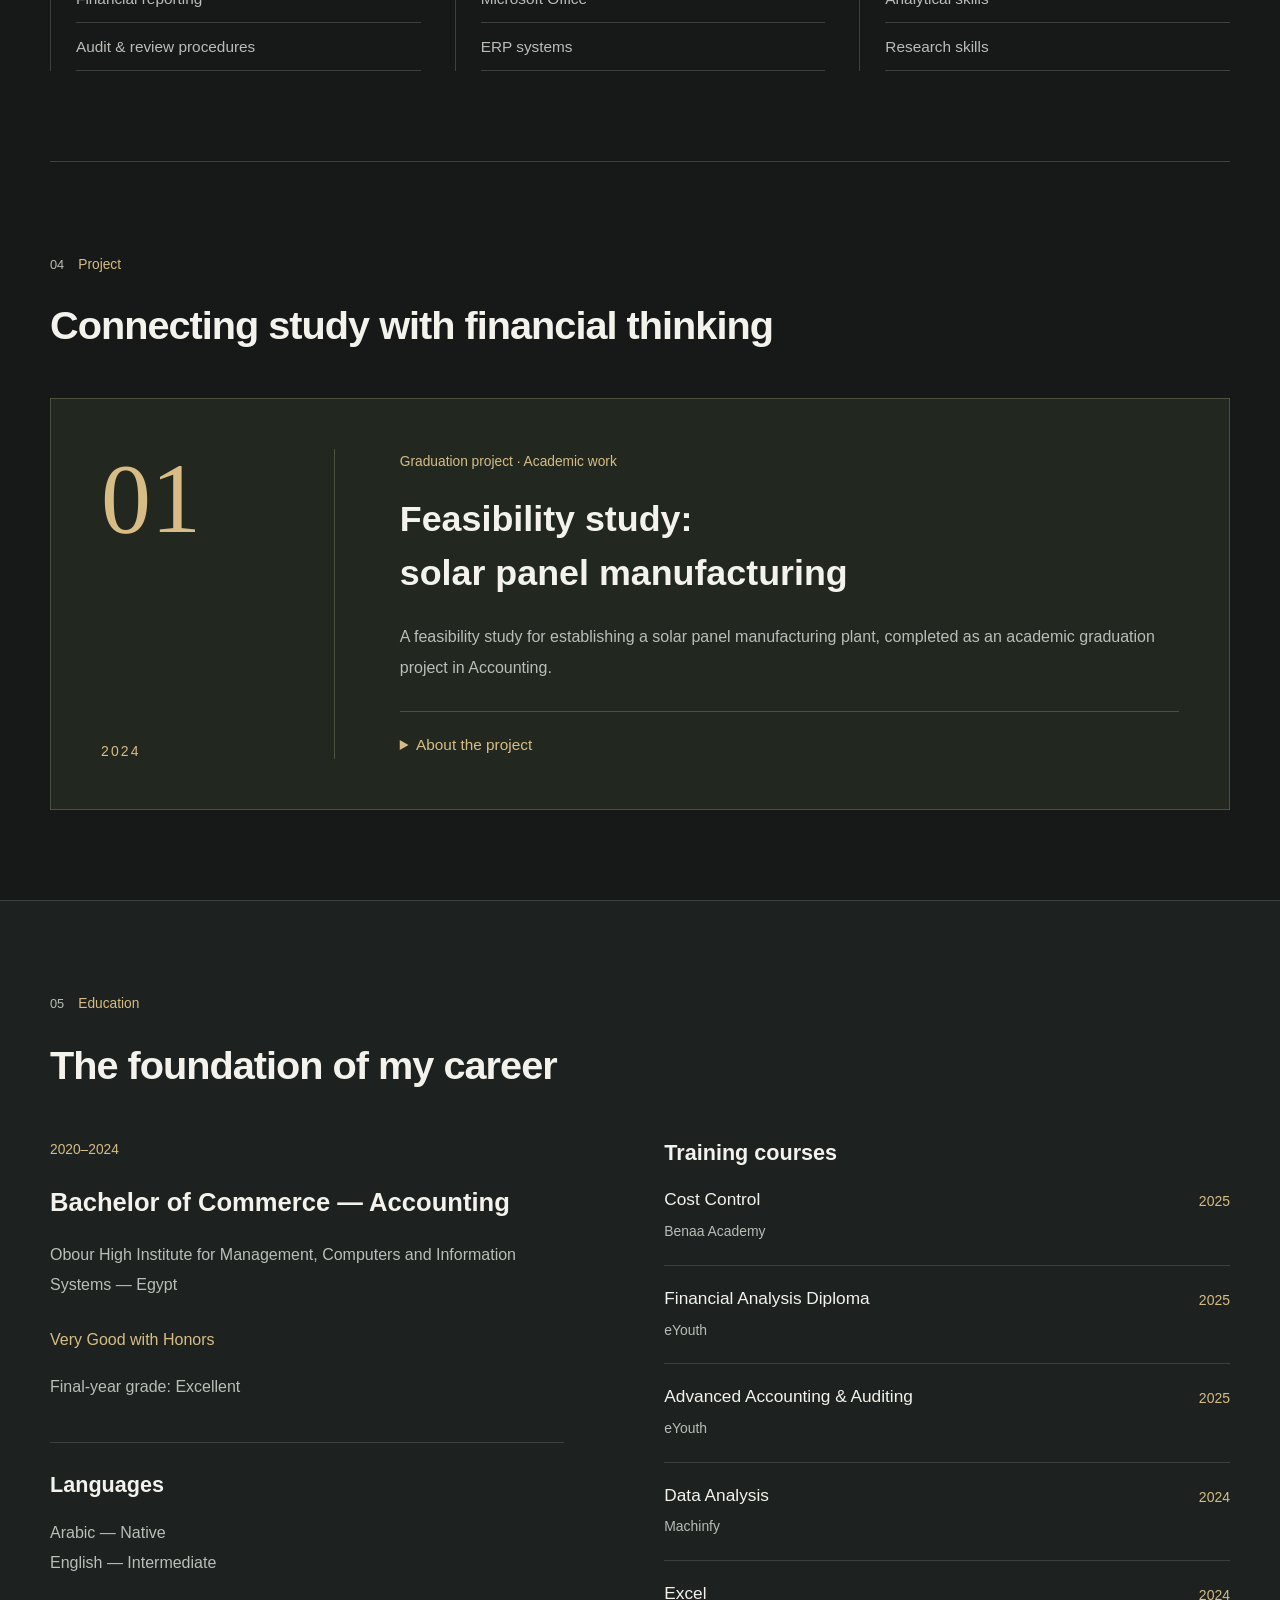
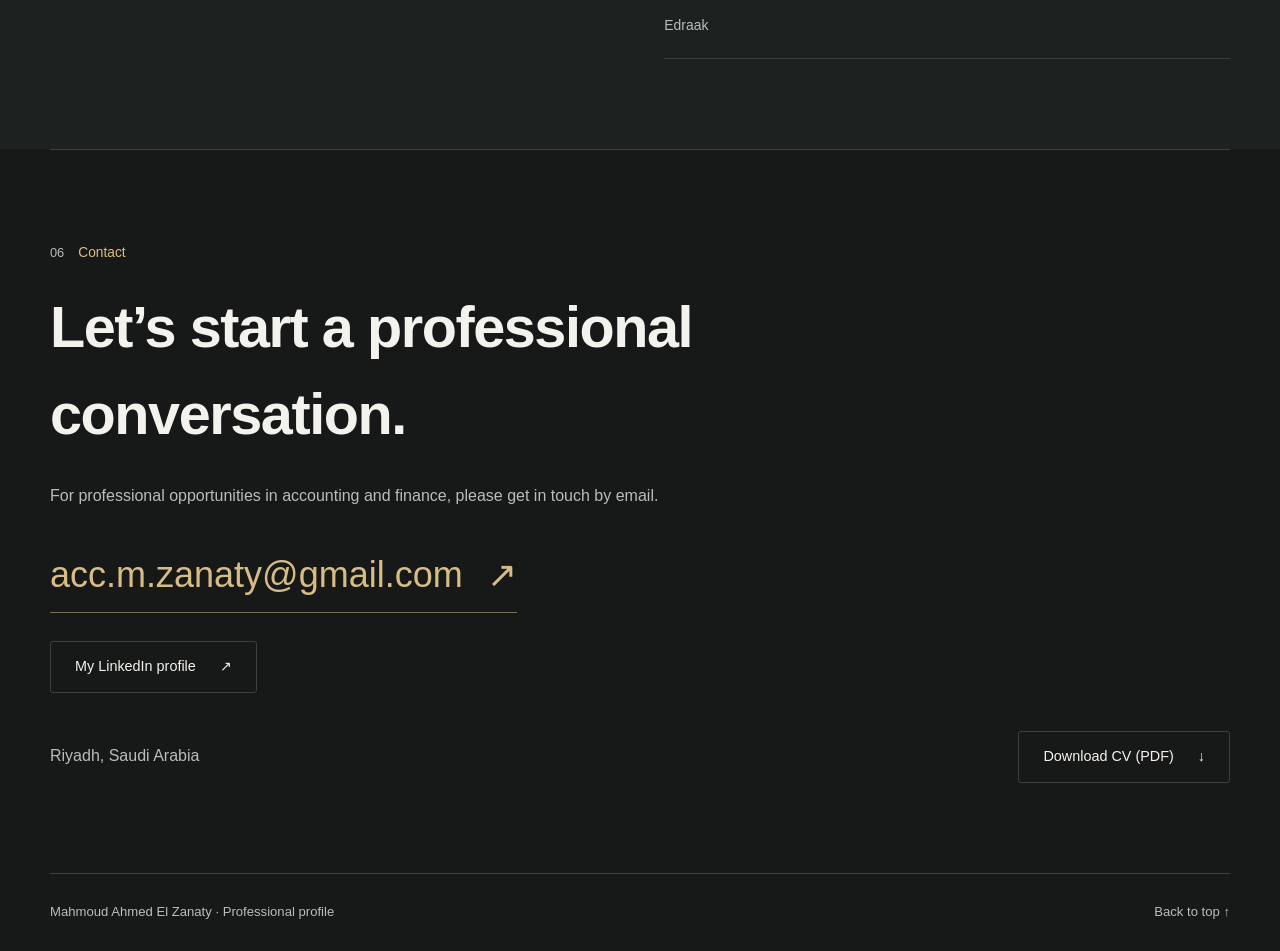
==== commit e0e56112: "Add confirmed LinkedIn profile button in both languages" ====
--- a/en.html
+++ b/en.html
@@ -40,6 +40,6 @@
 <section id="skills" class="section container"><div class="section-heading"><p class="eyebrow"><span>03</span> Skills</p><h2>Skills behind the day-to-day work</h2></div><div class="skills-grid"><article class="skill"><h3>Accounting &amp; audit</h3><ul><li>Reconciliations &amp; account matching</li><li>Financial reporting</li><li>Audit &amp; review procedures</li></ul></article><article class="skill"><h3>Tools</h3><ul><li>Microsoft Excel</li><li>Microsoft Office</li><li>ERP systems</li></ul></article><article class="skill"><h3>Analysis</h3><ul><li>Financial analysis</li><li>Analytical skills</li><li>Research skills</li></ul></article></div></section>
 <section id="project" class="section container"><div class="section-heading"><p class="eyebrow"><span>04</span> Project</p><h2>Connecting study with financial thinking</h2></div><article class="project-card"><div class="project-index" aria-hidden="true">01<span>2024</span></div><div class="project-copy"><p class="eyebrow">Graduation project · Academic work</p><h3>Feasibility study:<br>solar panel manufacturing</h3><p>A feasibility study for establishing a solar panel manufacturing plant, completed as an academic graduation project in Accounting.</p><details class="project-details"><summary>About the project</summary><p>An academic study of an investment concept in solar energy, rather than a plant that was built or operated. It provided an opportunity to connect accounting studies with feasibility assessment and financial analysis.</p></details></div></article></section>
 <section id="education" class="section section-tinted"><div class="container"><div class="section-heading"><p class="eyebrow"><span>05</span> Education</p><h2>The foundation of my career</h2></div><div class="education-grid"><div><article class="degree"><p class="eyebrow"><bdi>2020–2024</bdi></p><h3>Bachelor of Commerce — Accounting</h3><p>Obour High Institute for Management, Computers and Information Systems — Egypt</p><p class="grade">Very Good with Honors</p><p>Final-year grade: Excellent</p></article><div class="languages"><h3>Languages</h3><ul><li>Arabic — Native</li><li>English — Intermediate</li></ul></div></div><div class="courses"><h3>Training courses</h3><ul><li><div><h4>Cost Control</h4><p>Benaa Academy</p></div><time datetime="2025">2025</time></li><li><div><h4>Financial Analysis Diploma</h4><p>eYouth</p></div><time datetime="2025">2025</time></li><li><div><h4>Advanced Accounting &amp; Auditing</h4><p>eYouth</p></div><time datetime="2025">2025</time></li><li><div><h4>Data Analysis</h4><p>Machinfy</p></div><time datetime="2024">2024</time></li><li><div><h4>Excel</h4><p>Edraak</p></div><time datetime="2024">2024</time></li></ul></div></div></div></section>
-<section id="contact" class="section container contact"><div class="section-heading"><p class="eyebrow"><span>06</span> Contact</p><h2>Let’s start a professional conversation.</h2></div><p>For professional opportunities in accounting and finance, please get in touch by email.</p><a class="email-link" href="mailto:acc.m.zanaty@gmail.com" aria-label="Email me: acc.m.zanaty@gmail.com"><bdi>acc.m.zanaty@gmail.com</bdi><span aria-hidden="true">↗</span></a><div class="contact-bottom"><p>Riyadh, Saudi Arabia</p><a class="button secondary print-button" href="./assets/cv/Mahmoud-El-Zanaty-CV-EN.pdf" download="Mahmoud-El-Zanaty-CV-EN.pdf">Download CV (PDF)<span aria-hidden="true">↓</span></a></div></section>
+<section id="contact" class="section container contact"><div class="section-heading"><p class="eyebrow"><span>06</span> Contact</p><h2>Let’s start a professional conversation.</h2></div><p>For professional opportunities in accounting and finance, please get in touch by email.</p><a class="email-link" href="mailto:acc.m.zanaty@gmail.com" aria-label="Email me: acc.m.zanaty@gmail.com"><bdi>acc.m.zanaty@gmail.com</bdi><span aria-hidden="true">↗</span></a><div class="actions professional-links"><a class="button secondary" href="https://www.linkedin.com/in/zanaty-mahmoud-m7z001">My LinkedIn profile<span aria-hidden="true">↗</span></a></div><div class="contact-bottom"><p>Riyadh, Saudi Arabia</p><a class="button secondary print-button" href="./assets/cv/Mahmoud-El-Zanaty-CV-EN.pdf" download="Mahmoud-El-Zanaty-CV-EN.pdf">Download CV (PDF)<span aria-hidden="true">↓</span></a></div></section>
 </main><footer class="container footer"><p>Mahmoud Ahmed El Zanaty · Professional profile</p><a href="#top">Back to top ↑</a></footer>
 </body></html>
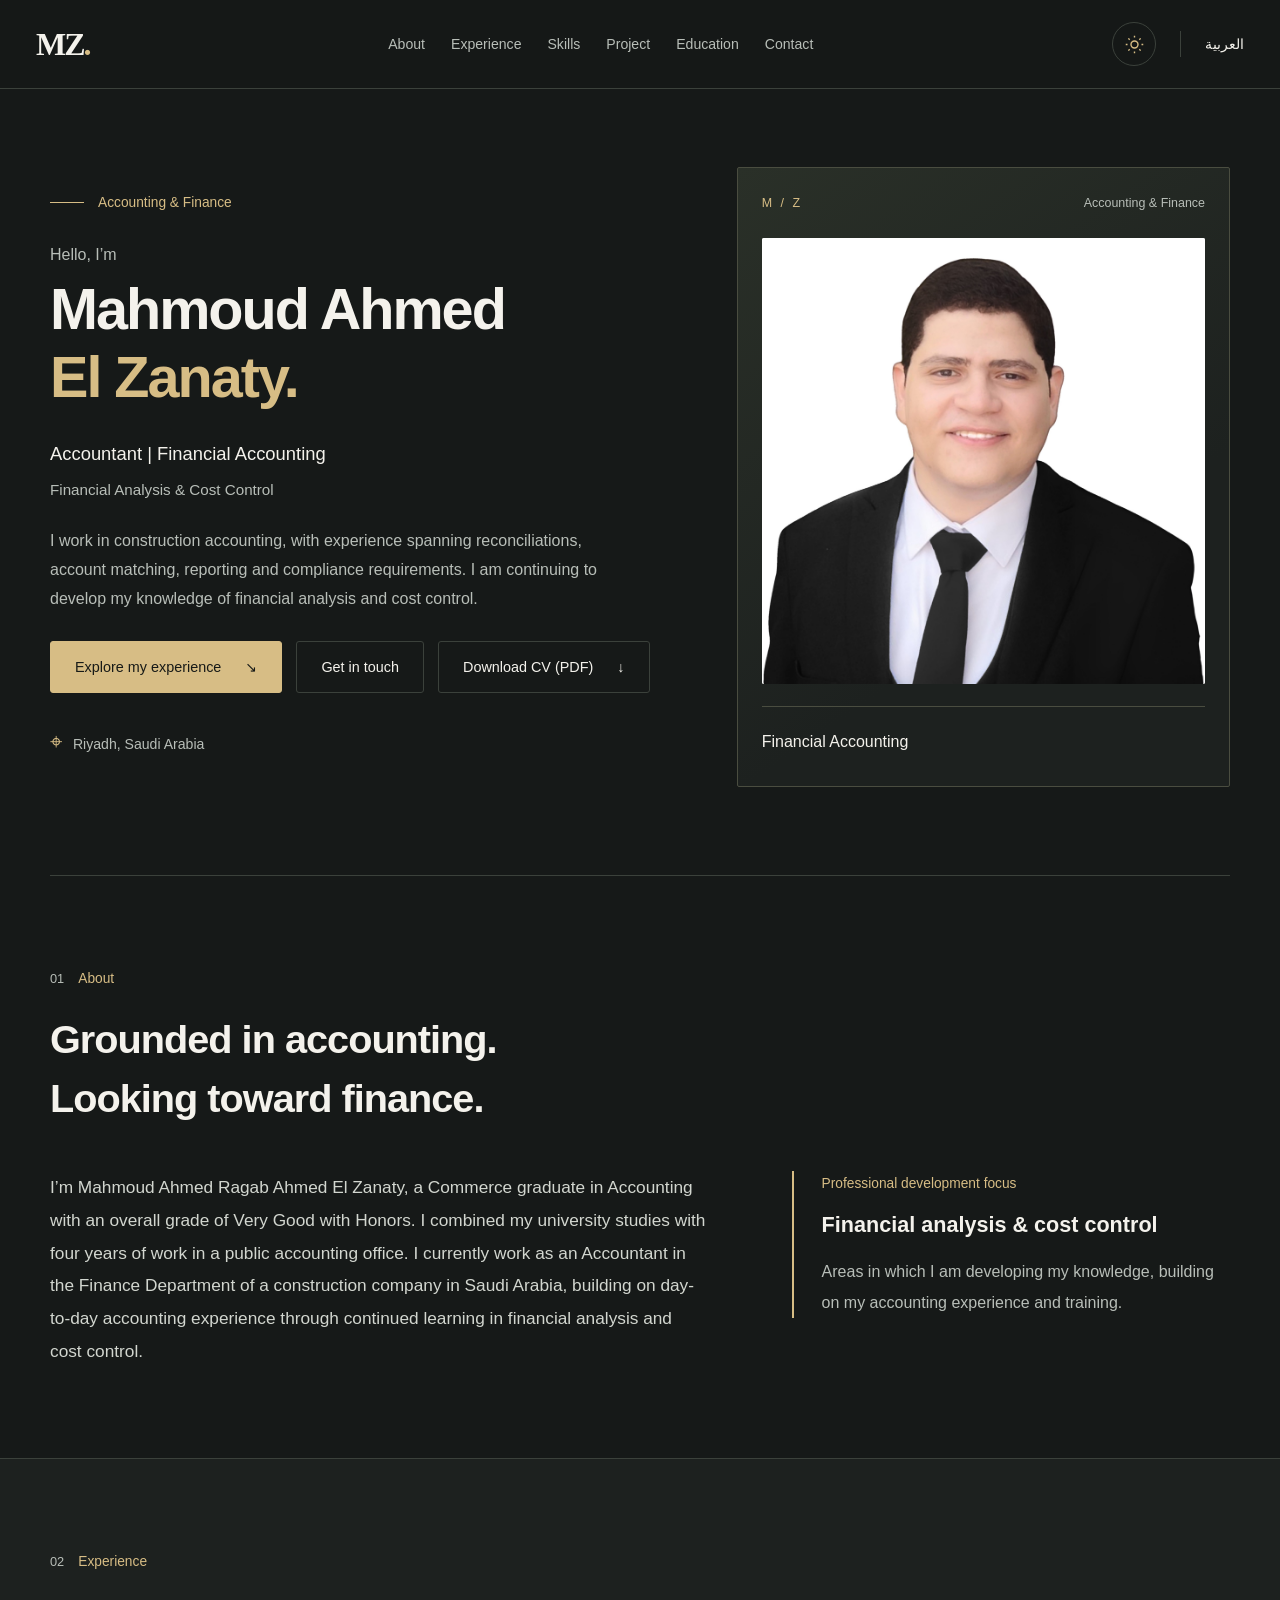
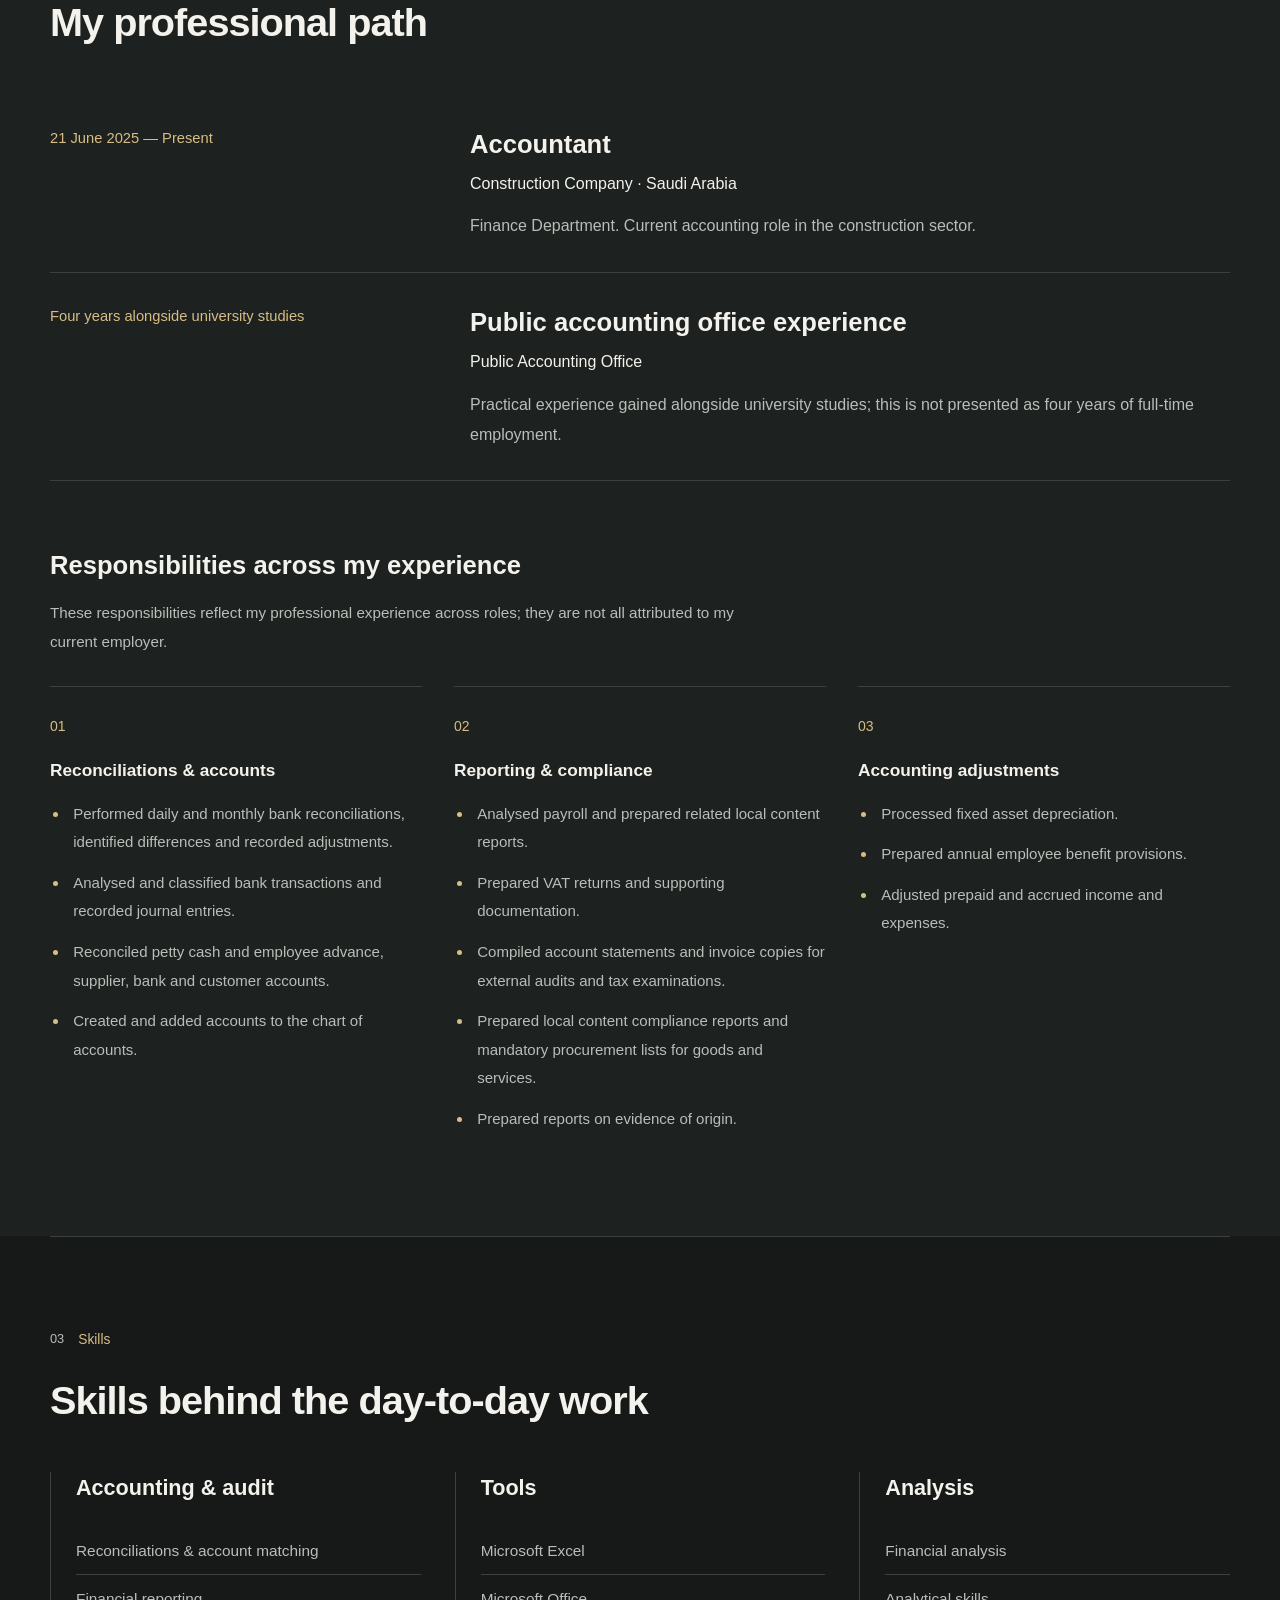
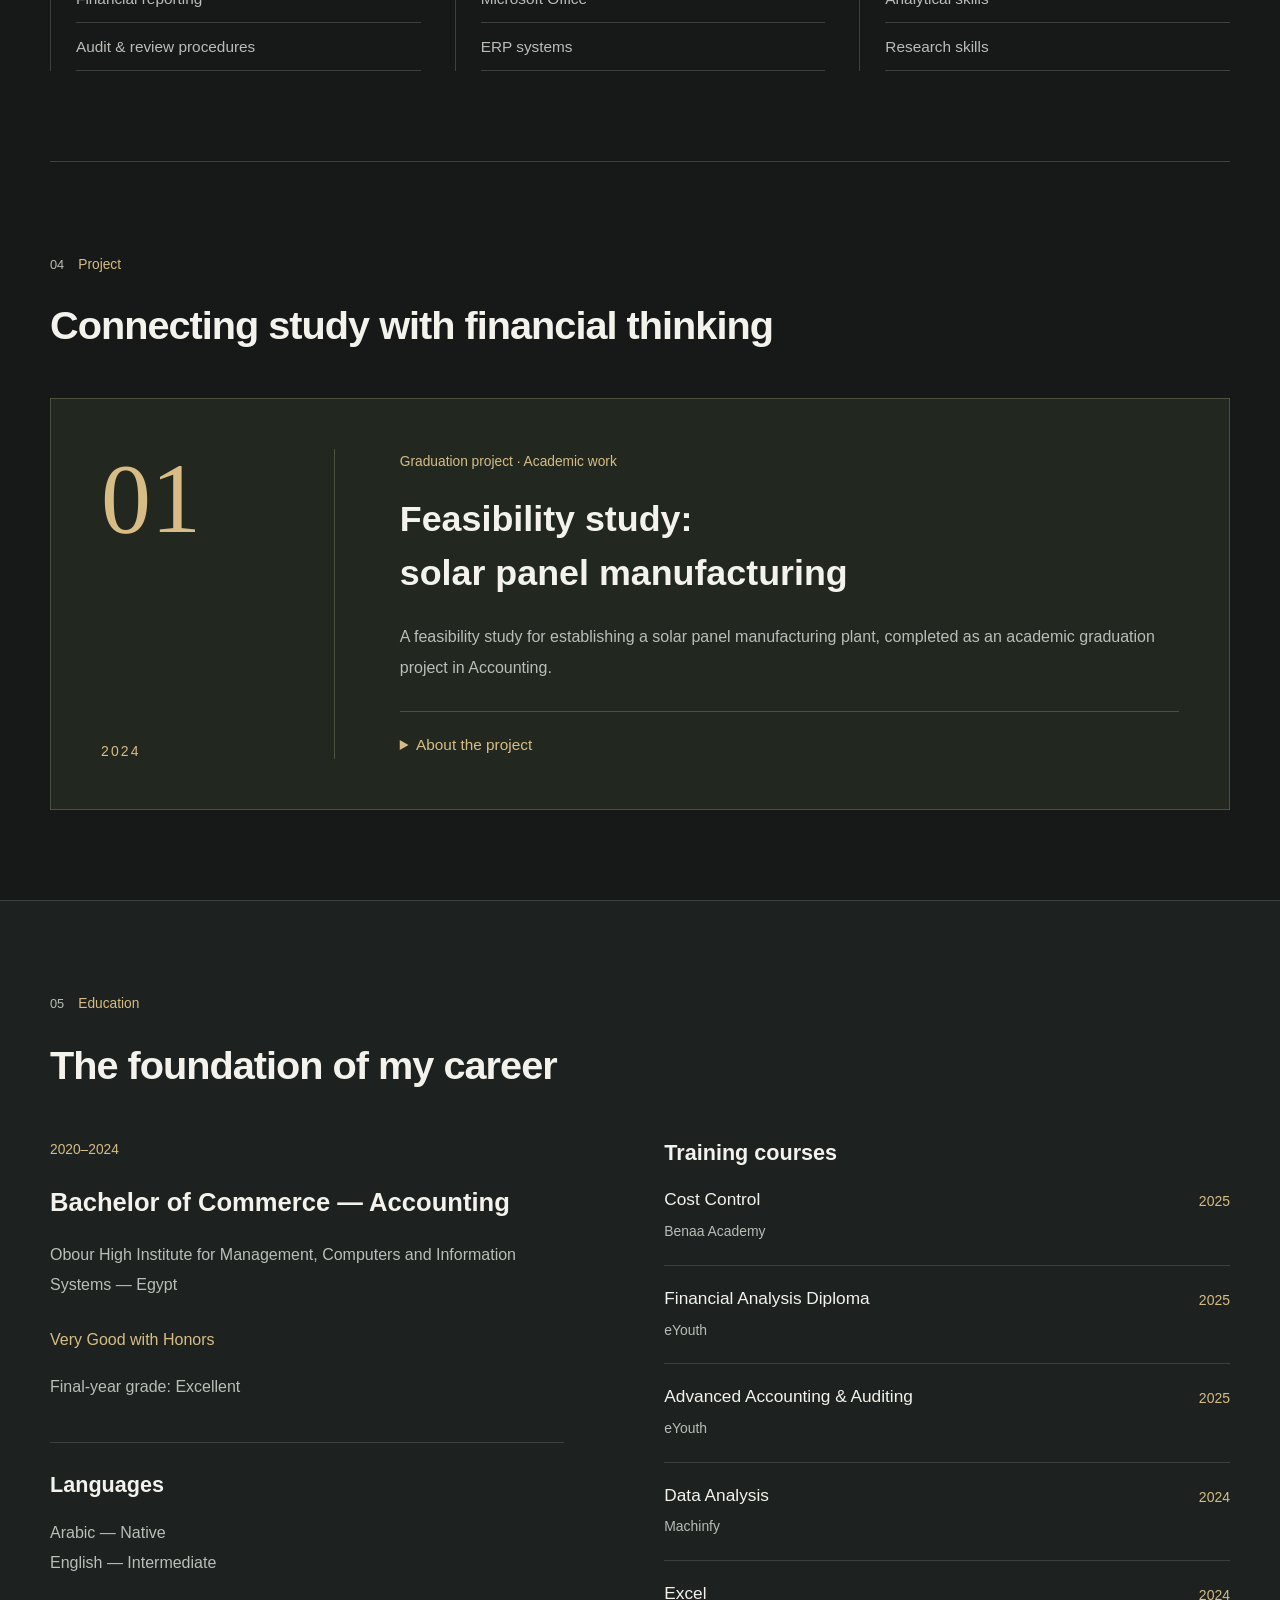
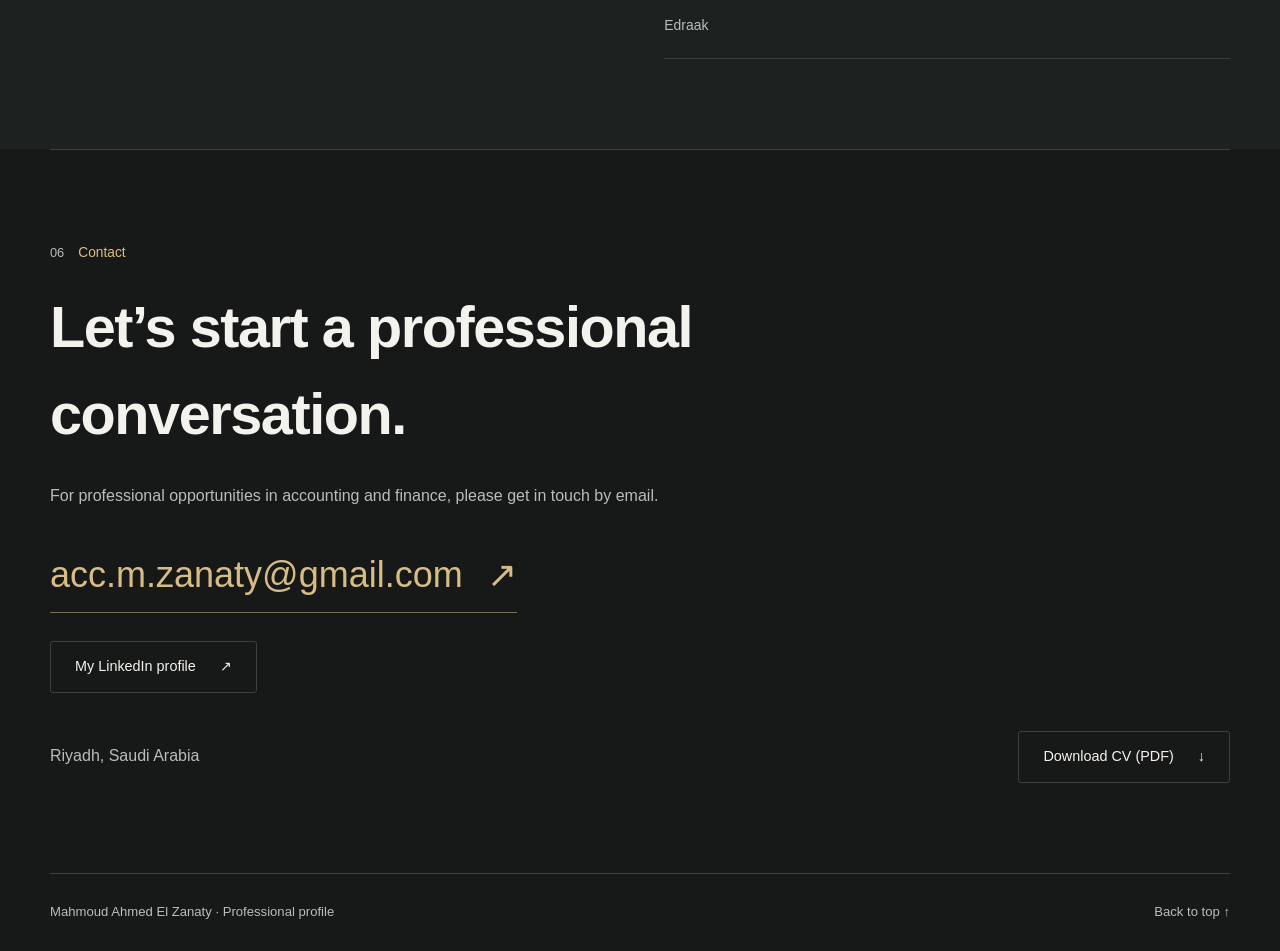
==== commit 8988e34a: "Add language-specific CV download button to hero" ====
--- a/en.html
+++ b/en.html
@@ -24,7 +24,7 @@
 <section class="hero container" aria-labelledby="hero-title">
 <div class="hero-copy"><p class="eyebrow"><span class="short-rule"></span>Accounting &amp; Finance</p><p class="hello">Hello, I’m</p>
 <h1 id="hero-title">Mahmoud Ahmed<br><span>El Zanaty.</span></h1><p class="role">Accountant | Financial Accounting</p><p class="direction">Financial Analysis &amp; Cost Control</p><p class="hero-summary">I work in construction accounting, with experience spanning reconciliations, account matching, reporting and compliance requirements. I am continuing to develop my knowledge of financial analysis and cost control.</p>
-<div class="actions"><a class="button primary" href="#experience">Explore my experience<span aria-hidden="true">↙</span></a><a class="button secondary" href="#contact">Get in touch</a></div>
+<div class="actions"><a class="button primary" href="#experience">Explore my experience<span aria-hidden="true">↙</span></a><a class="button secondary" href="#contact">Get in touch</a><a class="button secondary print-button hero-cv" href="./assets/cv/Mahmoud-El-Zanaty-CV-EN.pdf" download="General-Accountant-Mahmoud-El-Zanaty-CV-EN.pdf">Download CV (PDF)<span aria-hidden="true">↓</span></a></div>
 <p class="location"><span aria-hidden="true">⌖</span> Riyadh, Saudi Arabia</p></div>
 <div class="identity-panel portrait-panel"><div class="panel-top"><span dir="ltr">M / Z</span><span>Accounting &amp; Finance</span></div><img class="portrait" src="./assets/portrait.svg" width="2032" height="2047" alt="Mahmoud Ahmed El Zanaty" fetchpriority="high" decoding="async"><div class="panel-bottom"><p>Financial Accounting</p><span> </span></div></div>
 </section>
@@ -40,6 +40,6 @@
 <section id="skills" class="section container"><div class="section-heading"><p class="eyebrow"><span>03</span> Skills</p><h2>Skills behind the day-to-day work</h2></div><div class="skills-grid"><article class="skill"><h3>Accounting &amp; audit</h3><ul><li>Reconciliations &amp; account matching</li><li>Financial reporting</li><li>Audit &amp; review procedures</li></ul></article><article class="skill"><h3>Tools</h3><ul><li>Microsoft Excel</li><li>Microsoft Office</li><li>ERP systems</li></ul></article><article class="skill"><h3>Analysis</h3><ul><li>Financial analysis</li><li>Analytical skills</li><li>Research skills</li></ul></article></div></section>
 <section id="project" class="section container"><div class="section-heading"><p class="eyebrow"><span>04</span> Project</p><h2>Connecting study with financial thinking</h2></div><article class="project-card"><div class="project-index" aria-hidden="true">01<span>2024</span></div><div class="project-copy"><p class="eyebrow">Graduation project · Academic work</p><h3>Feasibility study:<br>solar panel manufacturing</h3><p>A feasibility study for establishing a solar panel manufacturing plant, completed as an academic graduation project in Accounting.</p><details class="project-details"><summary>About the project</summary><p>An academic study of an investment concept in solar energy, rather than a plant that was built or operated. It provided an opportunity to connect accounting studies with feasibility assessment and financial analysis.</p></details></div></article></section>
 <section id="education" class="section section-tinted"><div class="container"><div class="section-heading"><p class="eyebrow"><span>05</span> Education</p><h2>The foundation of my career</h2></div><div class="education-grid"><div><article class="degree"><p class="eyebrow"><bdi>2020–2024</bdi></p><h3>Bachelor of Commerce — Accounting</h3><p>Obour High Institute for Management, Computers and Information Systems — Egypt</p><p class="grade">Very Good with Honors</p><p>Final-year grade: Excellent</p></article><div class="languages"><h3>Languages</h3><ul><li>Arabic — Native</li><li>English — Intermediate</li></ul></div></div><div class="courses"><h3>Training courses</h3><ul><li><div><h4>Cost Control</h4><p>Benaa Academy</p></div><time datetime="2025">2025</time></li><li><div><h4>Financial Analysis Diploma</h4><p>eYouth</p></div><time datetime="2025">2025</time></li><li><div><h4>Advanced Accounting &amp; Auditing</h4><p>eYouth</p></div><time datetime="2025">2025</time></li><li><div><h4>Data Analysis</h4><p>Machinfy</p></div><time datetime="2024">2024</time></li><li><div><h4>Excel</h4><p>Edraak</p></div><time datetime="2024">2024</time></li></ul></div></div></div></section>
-<section id="contact" class="section container contact"><div class="section-heading"><p class="eyebrow"><span>06</span> Contact</p><h2>Let’s start a professional conversation.</h2></div><p>For professional opportunities in accounting and finance, please get in touch by email.</p><a class="email-link" href="mailto:acc.m.zanaty@gmail.com" aria-label="Email me: acc.m.zanaty@gmail.com"><bdi>acc.m.zanaty@gmail.com</bdi><span aria-hidden="true">↗</span></a><div class="actions professional-links"><a class="button secondary" href="https://www.linkedin.com/in/zanaty-mahmoud-m7z001">My LinkedIn profile<span aria-hidden="true">↗</span></a></div><div class="contact-bottom"><p>Riyadh, Saudi Arabia</p><a class="button secondary print-button" href="./assets/cv/Mahmoud-El-Zanaty-CV-EN.pdf" download="Mahmoud-El-Zanaty-CV-EN.pdf">Download CV (PDF)<span aria-hidden="true">↓</span></a></div></section>
+<section id="contact" class="section container contact"><div class="section-heading"><p class="eyebrow"><span>06</span> Contact</p><h2>Let’s start a professional conversation.</h2></div><p>For professional opportunities in accounting and finance, please get in touch by email.</p><a class="email-link" href="mailto:acc.m.zanaty@gmail.com" aria-label="Email me: acc.m.zanaty@gmail.com"><bdi>acc.m.zanaty@gmail.com</bdi><span aria-hidden="true">↗</span></a><div class="actions professional-links"><a class="button secondary" href="https://www.linkedin.com/in/zanaty-mahmoud-m7z001" target="_blank" rel="noopener noreferrer">My LinkedIn profile<span aria-hidden="true">↗</span></a></div><div class="contact-bottom"><p>Riyadh, Saudi Arabia</p><a class="button secondary print-button" href="./assets/cv/Mahmoud-El-Zanaty-CV-EN.pdf" download="General-Accountant-Mahmoud-El-Zanaty-CV-EN.pdf">Download CV (PDF)<span aria-hidden="true">↓</span></a></div></section>
 </main><footer class="container footer"><p>Mahmoud Ahmed El Zanaty · Professional profile</p><a href="#top">Back to top ↑</a></footer>
 </body></html>
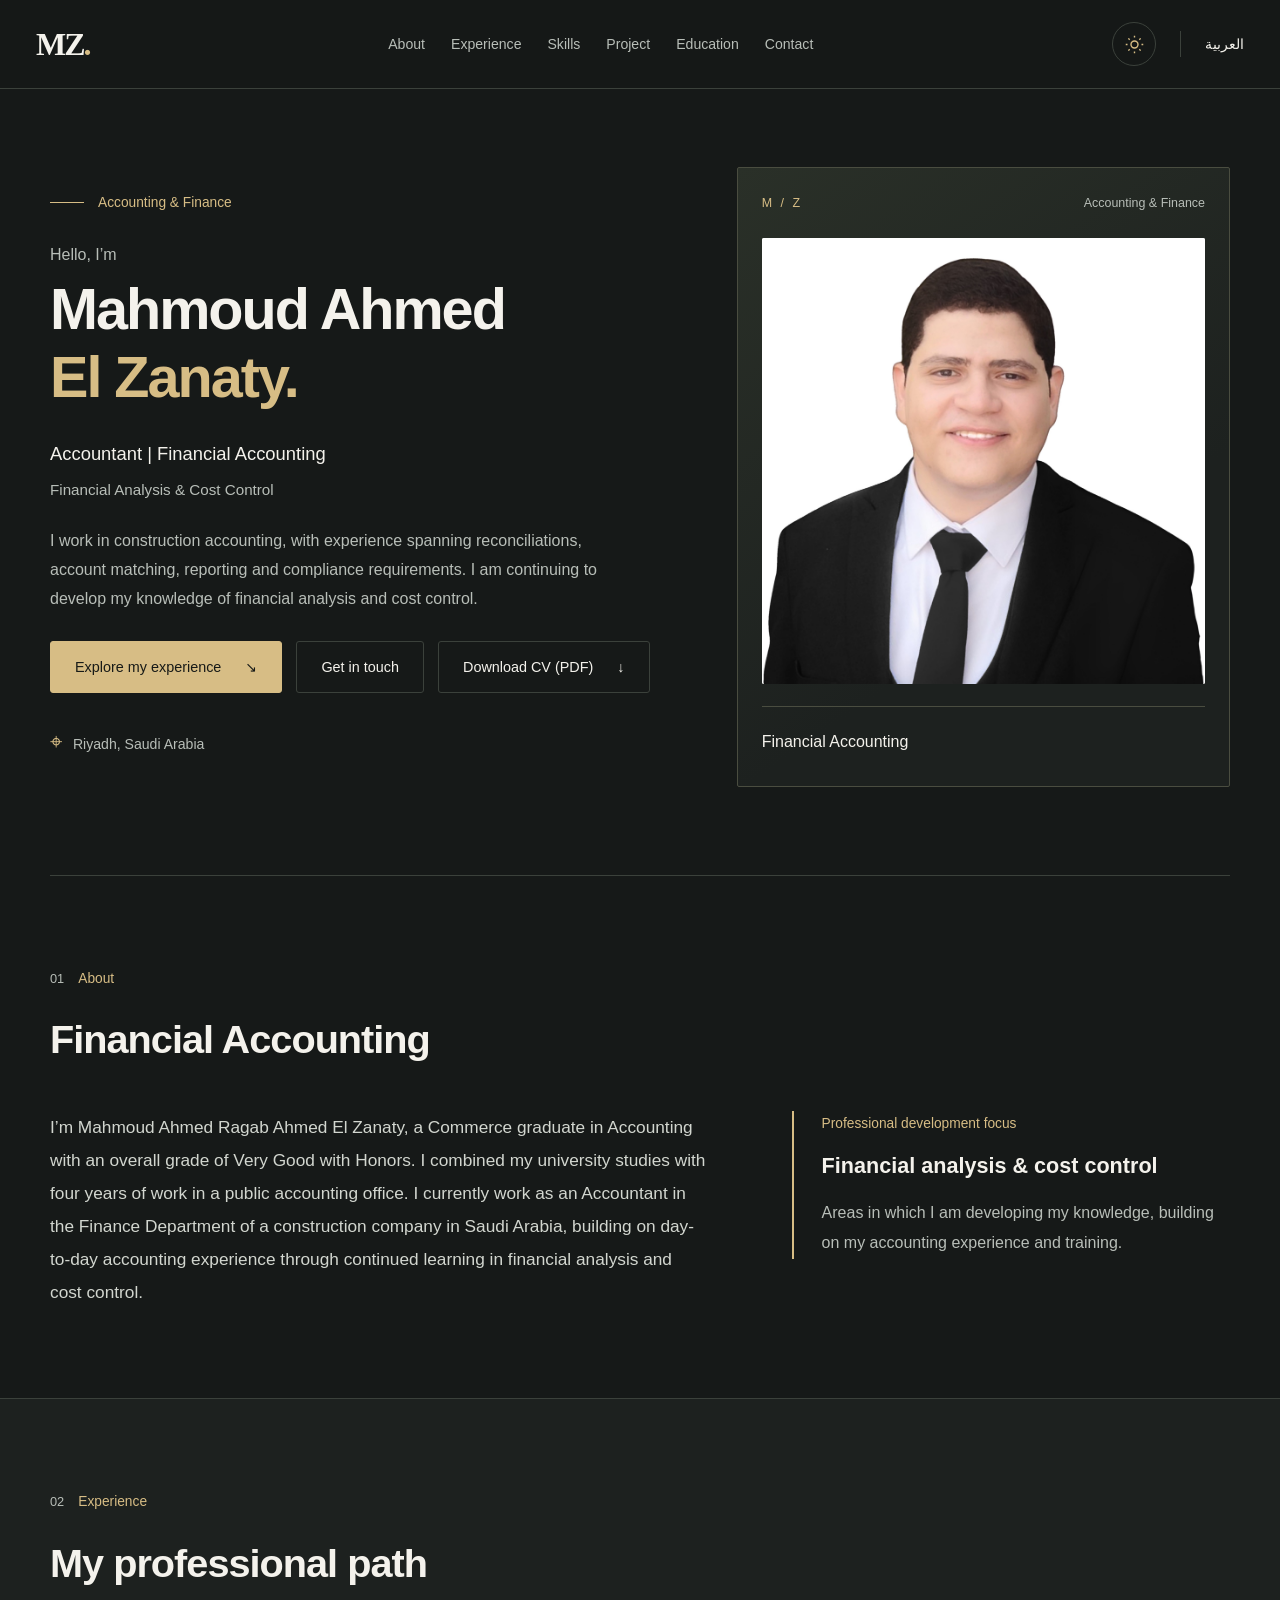
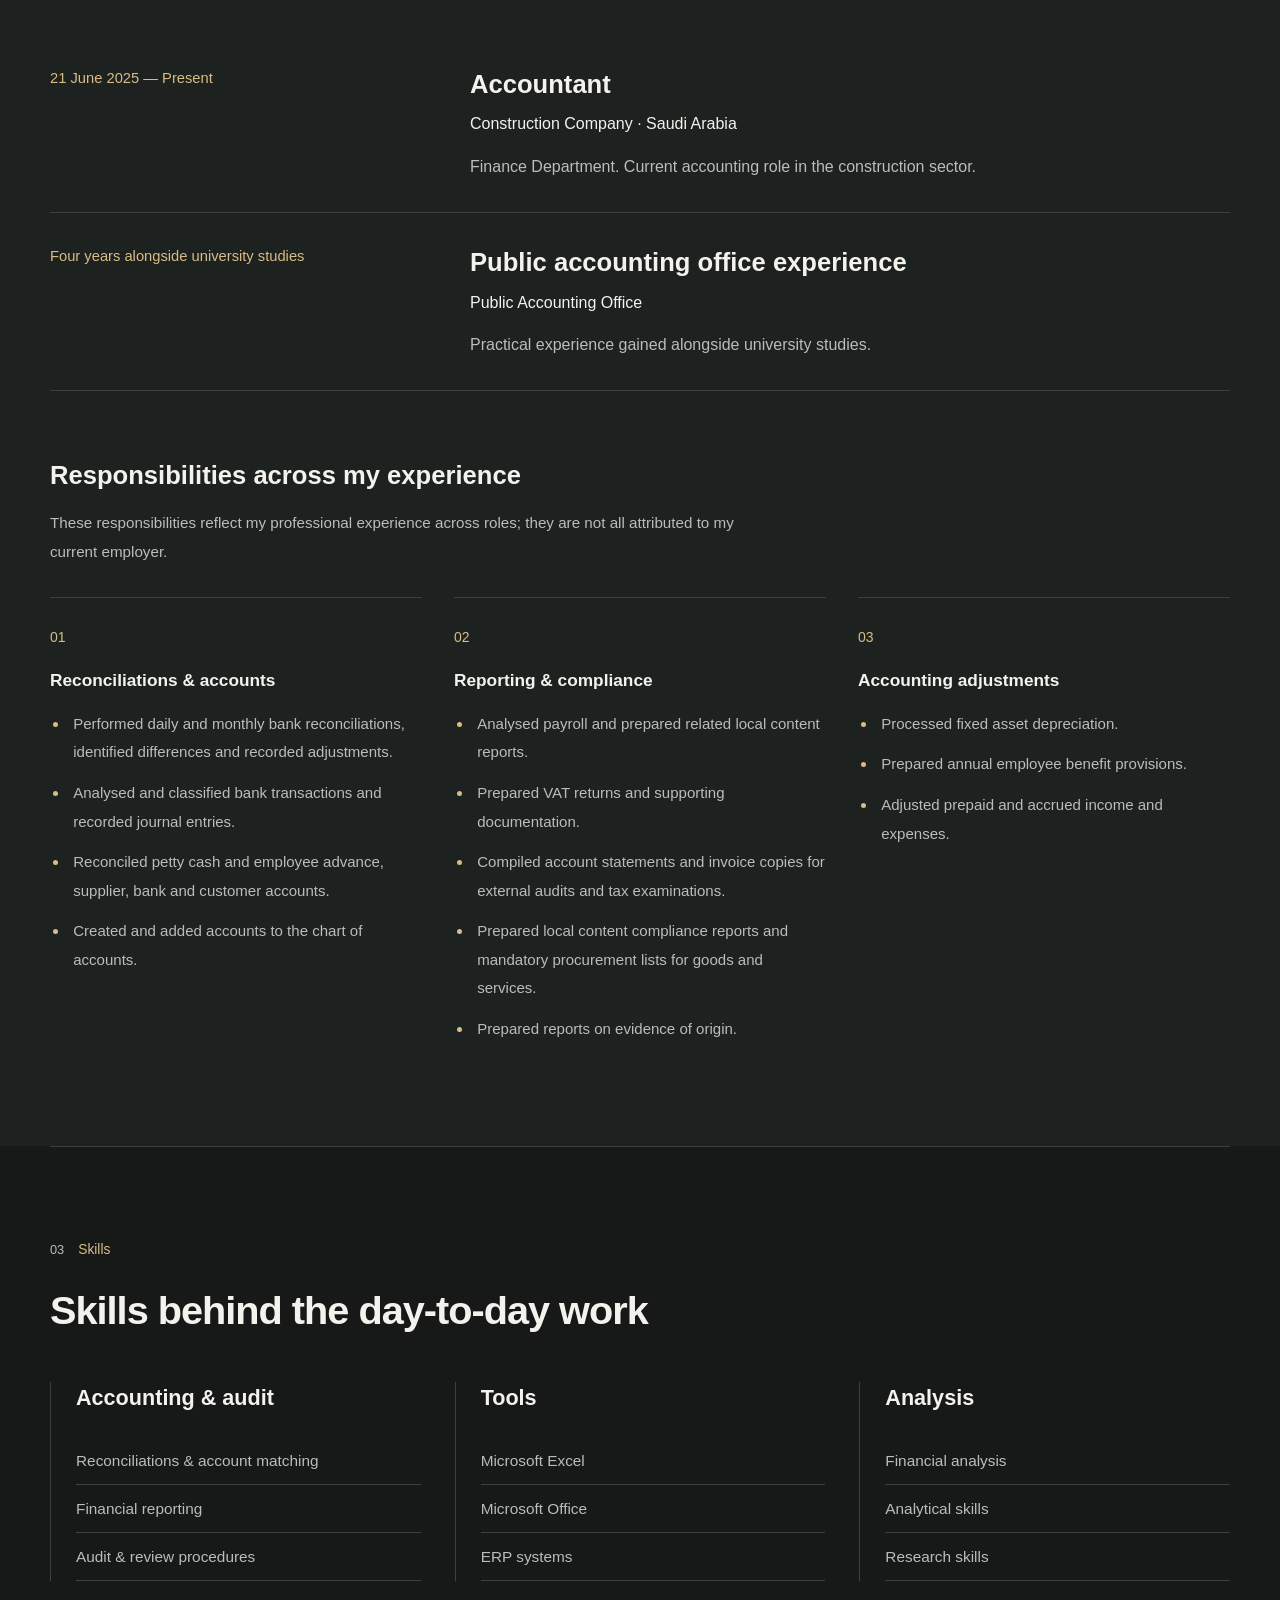
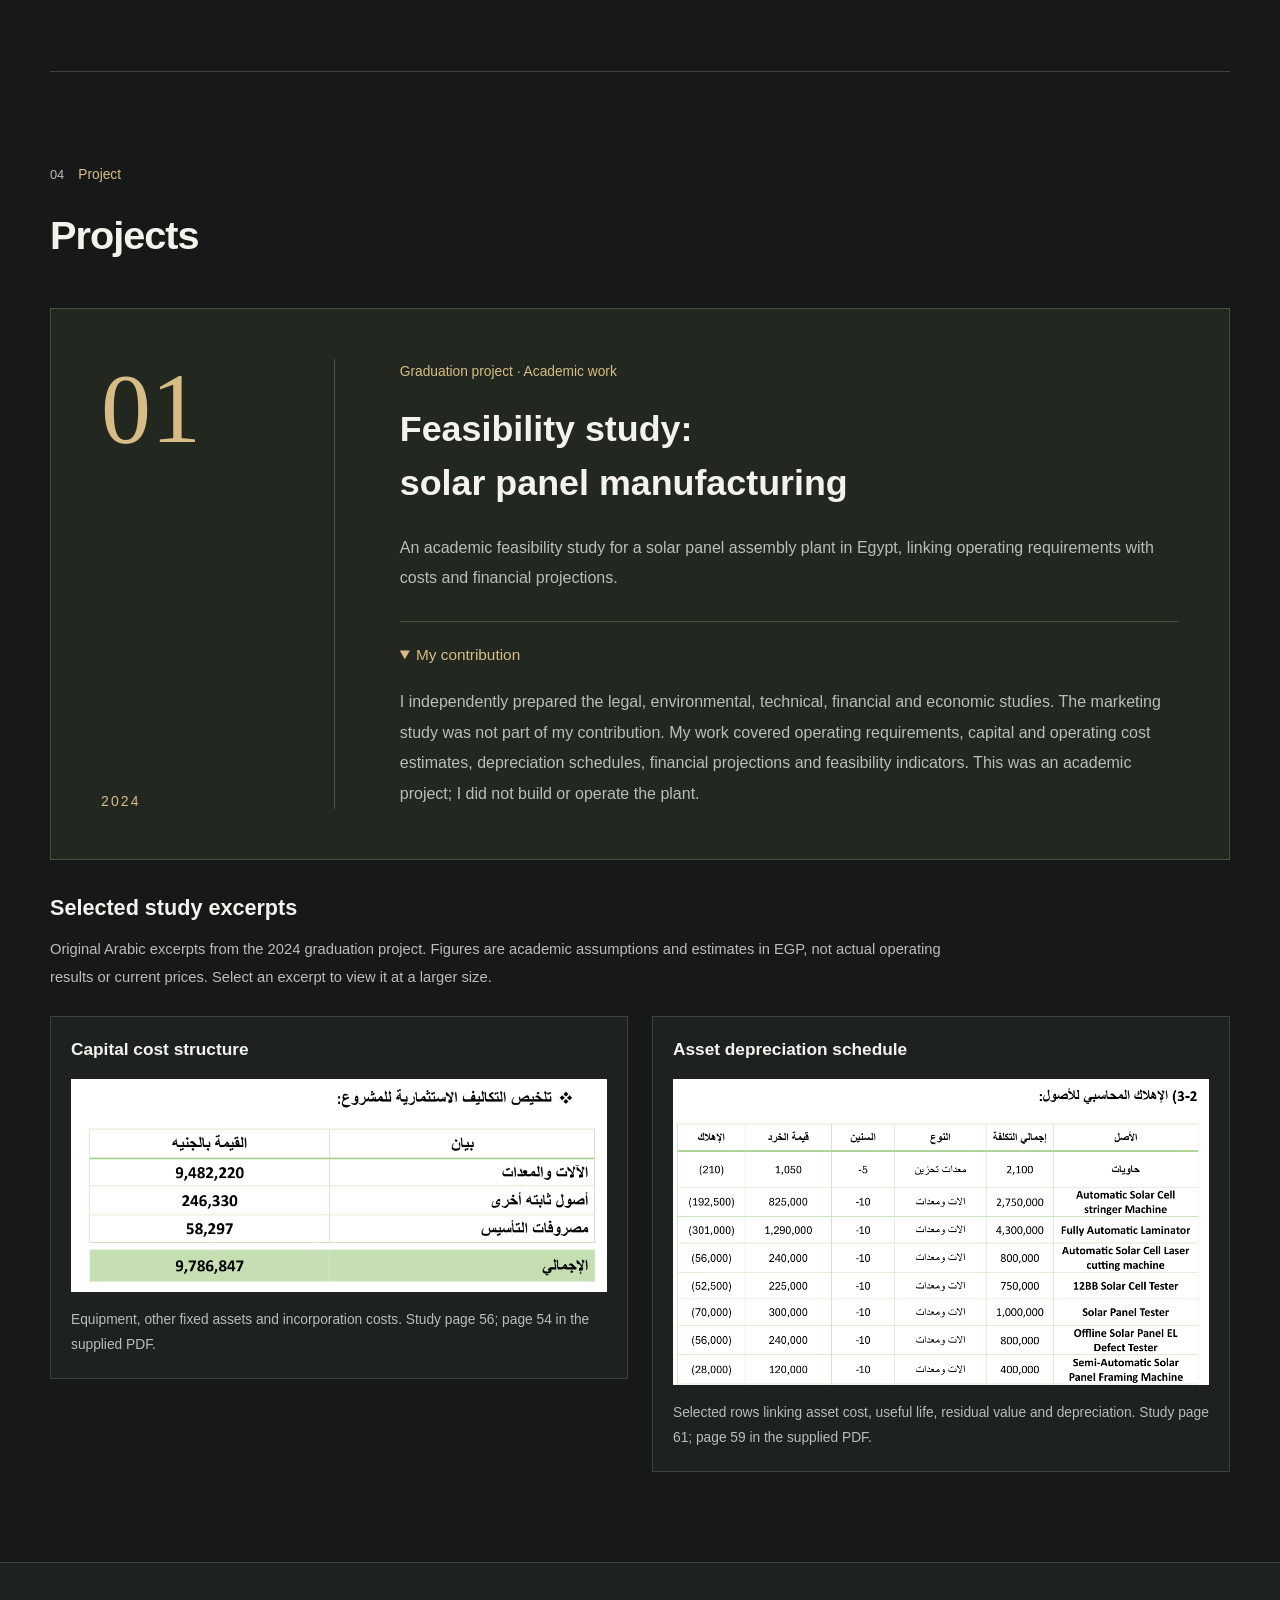
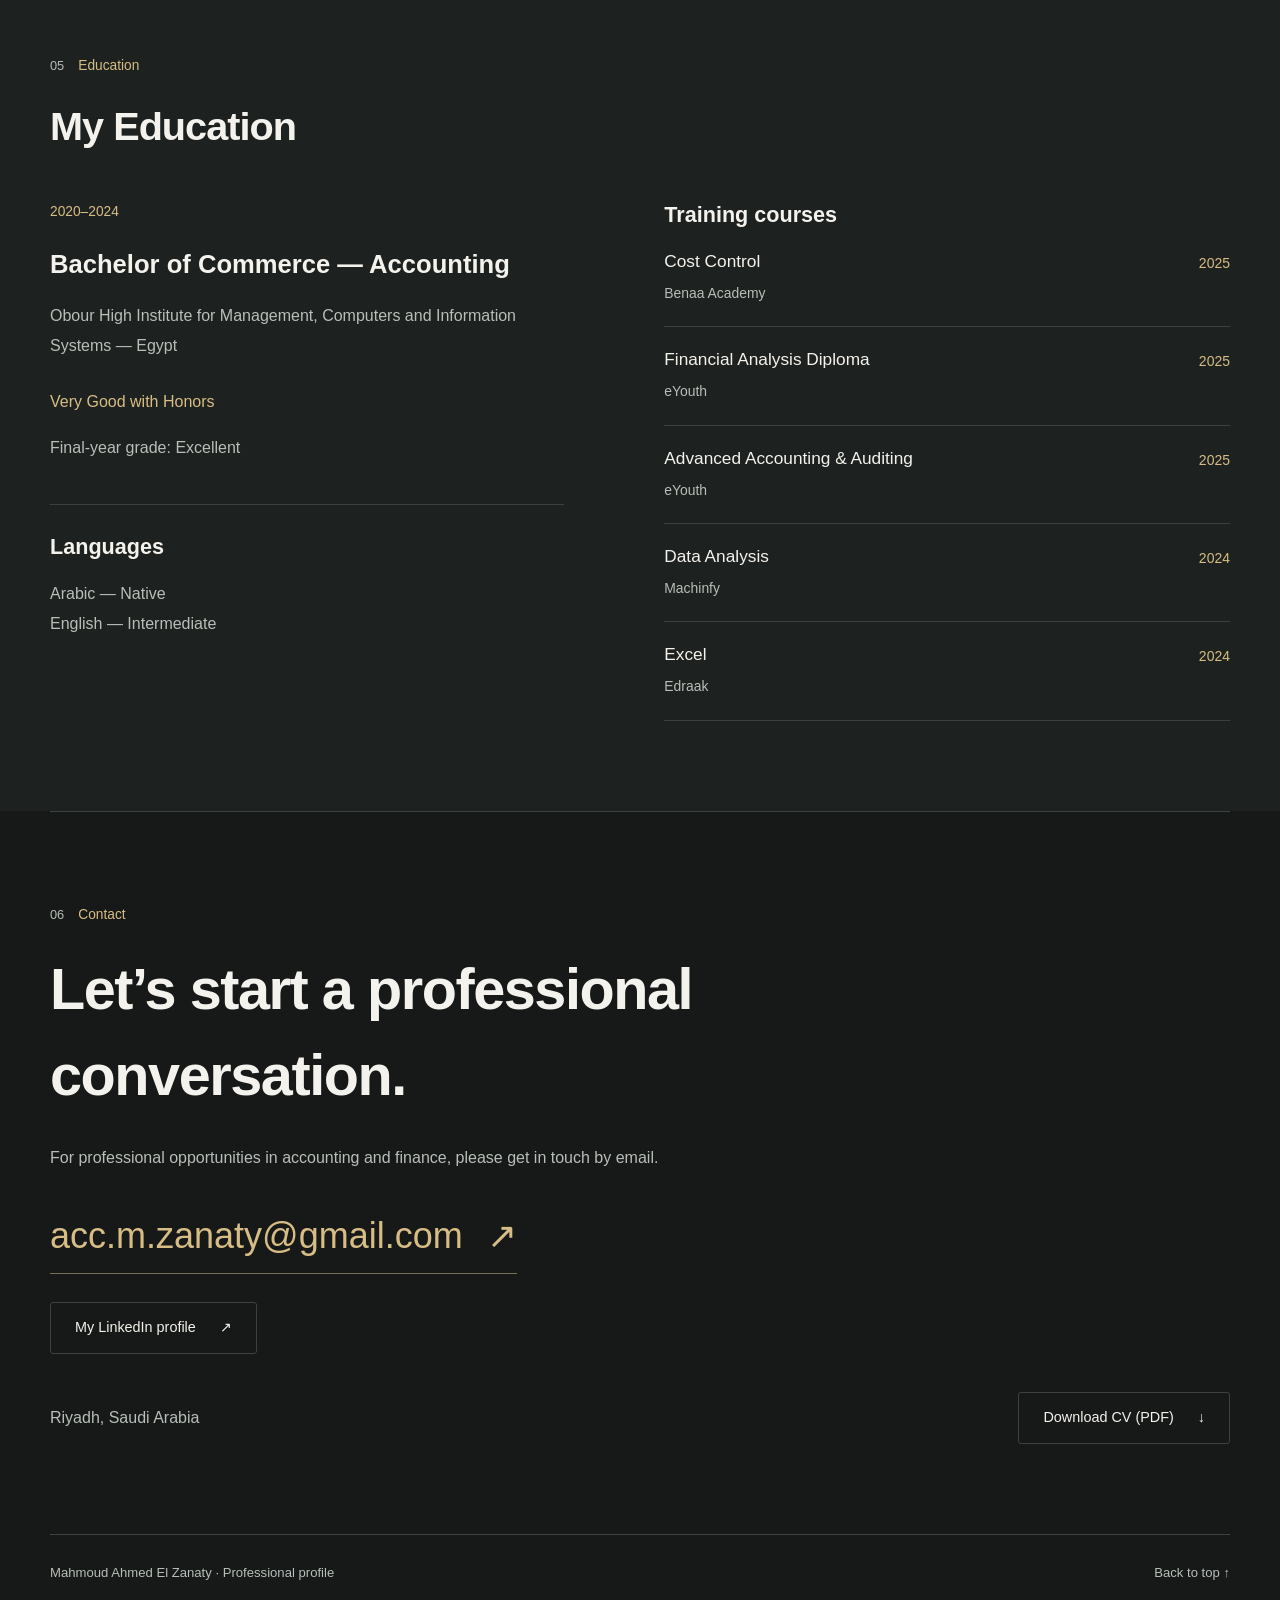
==== commit 39368189: "Show documented graduation project contribution and original study excerpts" ====
--- a/en.html
+++ b/en.html
@@ -29,17 +29,17 @@
 <div class="identity-panel portrait-panel"><div class="panel-top"><span dir="ltr">M / Z</span><span>Accounting &amp; Finance</span></div><img class="portrait" src="./assets/portrait.svg" width="2032" height="2047" alt="Mahmoud Ahmed El Zanaty" fetchpriority="high" decoding="async"><div class="panel-bottom"><p>Financial Accounting</p><span> </span></div></div>
 </section>
 <section id="about" class="section container">
-<div class="section-heading"><p class="eyebrow"><span>01</span> About</p><h2>Grounded in accounting.<br>Looking toward finance.</h2></div><div class="about-grid"><p class="lead">I’m Mahmoud Ahmed Ragab Ahmed El Zanaty, a Commerce graduate in Accounting with an overall grade of Very Good with Honors. I combined my university studies with four years of work in a public accounting office. I currently work as an Accountant in the Finance Department of a construction company in Saudi Arabia, building on day-to-day accounting experience through continued learning in financial analysis and cost control.</p><aside class="focus-panel"><p class="eyebrow">Professional development focus</p><h3>Financial analysis &amp; cost control</h3><p>Areas in which I am developing my knowledge, building on my accounting experience and training.</p></aside></div>
+<div class="section-heading"><p class="eyebrow"><span>01</span> About</p><h2> Financial Accounting<br></h2></div><div class="about-grid"><p class="lead">I’m Mahmoud Ahmed Ragab Ahmed El Zanaty, a Commerce graduate in Accounting with an overall grade of Very Good with Honors. I combined my university studies with four years of work in a public accounting office. I currently work as an Accountant in the Finance Department of a construction company in Saudi Arabia, building on day-to-day accounting experience through continued learning in financial analysis and cost control.</p><aside class="focus-panel"><p class="eyebrow">Professional development focus</p><h3>Financial analysis &amp; cost control</h3><p>Areas in which I am developing my knowledge, building on my accounting experience and training.</p></aside></div>
 </section>
 <section id="experience" class="section section-tinted"><div class="container">
 <div class="section-heading"><p class="eyebrow"><span>02</span> Experience</p><h2>My professional path</h2></div><div class="timeline">
 <article class="timeline-item"><p class="period">21 June 2025 — Present</p><div><h3>Accountant</h3><p class="company">Construction Company · Saudi Arabia</p><p>Finance Department. Current accounting role in the construction sector.</p></div></article>
-<article class="timeline-item"><p class="period">Four years alongside university studies</p><div><h3>Public accounting office experience</h3><p class="company">Public Accounting Office</p><p>Practical experience gained alongside university studies; this is not presented as four years of full-time employment.</p></div></article>
+<article class="timeline-item"><p class="period">Four years alongside university studies</p><div><h3>Public accounting office experience</h3><p class="company">Public Accounting Office</p><p>Practical experience gained alongside university studies.</p></div></article>
 </div><div class="duties-intro"><h3>Responsibilities across my experience</h3><p>These responsibilities reflect my professional experience across roles; they are not all attributed to my current employer.</p></div><div class="duties-grid"><article class="duty"><span class="item-number" aria-hidden="true">01</span><h4>Reconciliations &amp; accounts</h4><ul><li>Performed daily and monthly bank reconciliations, identified differences and recorded adjustments.</li><li>Analysed and classified bank transactions and recorded journal entries.</li><li>Reconciled petty cash and employee advance, supplier, bank and customer accounts.</li><li>Created and added accounts to the chart of accounts.</li></ul></article><article class="duty"><span class="item-number" aria-hidden="true">02</span><h4>Reporting &amp; compliance</h4><ul><li>Analysed payroll and prepared related local content reports.</li><li>Prepared VAT returns and supporting documentation.</li><li>Compiled account statements and invoice copies for external audits and tax examinations.</li><li>Prepared local content compliance reports and mandatory procurement lists for goods and services.</li><li>Prepared reports on evidence of origin.</li></ul></article><article class="duty"><span class="item-number" aria-hidden="true">03</span><h4>Accounting adjustments</h4><ul><li>Processed fixed asset depreciation.</li><li>Prepared annual employee benefit provisions.</li><li>Adjusted prepaid and accrued income and expenses.</li></ul></article></div></div>
 </section>
 <section id="skills" class="section container"><div class="section-heading"><p class="eyebrow"><span>03</span> Skills</p><h2>Skills behind the day-to-day work</h2></div><div class="skills-grid"><article class="skill"><h3>Accounting &amp; audit</h3><ul><li>Reconciliations &amp; account matching</li><li>Financial reporting</li><li>Audit &amp; review procedures</li></ul></article><article class="skill"><h3>Tools</h3><ul><li>Microsoft Excel</li><li>Microsoft Office</li><li>ERP systems</li></ul></article><article class="skill"><h3>Analysis</h3><ul><li>Financial analysis</li><li>Analytical skills</li><li>Research skills</li></ul></article></div></section>
-<section id="project" class="section container"><div class="section-heading"><p class="eyebrow"><span>04</span> Project</p><h2>Connecting study with financial thinking</h2></div><article class="project-card"><div class="project-index" aria-hidden="true">01<span>2024</span></div><div class="project-copy"><p class="eyebrow">Graduation project · Academic work</p><h3>Feasibility study:<br>solar panel manufacturing</h3><p>A feasibility study for establishing a solar panel manufacturing plant, completed as an academic graduation project in Accounting.</p><details class="project-details"><summary>About the project</summary><p>An academic study of an investment concept in solar energy, rather than a plant that was built or operated. It provided an opportunity to connect accounting studies with feasibility assessment and financial analysis.</p></details></div></article></section>
-<section id="education" class="section section-tinted"><div class="container"><div class="section-heading"><p class="eyebrow"><span>05</span> Education</p><h2>The foundation of my career</h2></div><div class="education-grid"><div><article class="degree"><p class="eyebrow"><bdi>2020–2024</bdi></p><h3>Bachelor of Commerce — Accounting</h3><p>Obour High Institute for Management, Computers and Information Systems — Egypt</p><p class="grade">Very Good with Honors</p><p>Final-year grade: Excellent</p></article><div class="languages"><h3>Languages</h3><ul><li>Arabic — Native</li><li>English — Intermediate</li></ul></div></div><div class="courses"><h3>Training courses</h3><ul><li><div><h4>Cost Control</h4><p>Benaa Academy</p></div><time datetime="2025">2025</time></li><li><div><h4>Financial Analysis Diploma</h4><p>eYouth</p></div><time datetime="2025">2025</time></li><li><div><h4>Advanced Accounting &amp; Auditing</h4><p>eYouth</p></div><time datetime="2025">2025</time></li><li><div><h4>Data Analysis</h4><p>Machinfy</p></div><time datetime="2024">2024</time></li><li><div><h4>Excel</h4><p>Edraak</p></div><time datetime="2024">2024</time></li></ul></div></div></div></section>
+<section id="project" class="section container"><div class="section-heading"><p class="eyebrow"><span>04</span> Project</p><h2>Projects</h2></div><article class="project-card"><div class="project-index" aria-hidden="true">01<span>2024</span></div><div class="project-copy"><p class="eyebrow">Graduation project · Academic work</p><h3>Feasibility study:<br>solar panel manufacturing</h3><p>An academic feasibility study for a solar panel assembly plant in Egypt, linking operating requirements with costs and financial projections.</p><details class="project-details" open><summary>My contribution</summary><p>I independently prepared the legal, environmental, technical, financial and economic studies. The marketing study was not part of my contribution. My work covered operating requirements, capital and operating cost estimates, depreciation schedules, financial projections and feasibility indicators. This was an academic project; I did not build or operate the plant.</p></details></div></article><div class="project-evidence"><h3>Selected study excerpts</h3><p>Original Arabic excerpts from the 2024 graduation project. Figures are academic assumptions and estimates in EGP, not actual operating results or current prices. Select an excerpt to view it at a larger size.</p><div class="project-excerpts"><figure class="project-excerpt"><h4>Capital cost structure</h4><a href="./assets/projects/investment-costs.svg" target="_blank" rel="noopener noreferrer"><img src="./assets/projects/investment-costs.svg" alt="Original Arabic table of estimated capital costs for the academic project" width="880" height="350" loading="lazy" decoding="async"></a><figcaption>Equipment, other fixed assets and incorporation costs. Study page 56; page 54 in the supplied PDF.</figcaption></figure><figure class="project-excerpt"><h4>Asset depreciation schedule</h4><a href="./assets/projects/asset-depreciation.svg" target="_blank" rel="noopener noreferrer"><img src="./assets/projects/asset-depreciation.svg" alt="Original Arabic excerpt from the academic asset depreciation schedule" width="1000" height="571" loading="lazy" decoding="async"></a><figcaption>Selected rows linking asset cost, useful life, residual value and depreciation. Study page 61; page 59 in the supplied PDF.</figcaption></figure></div></div></section>
+<section id="education" class="section section-tinted"><div class="container"><div class="section-heading"><p class="eyebrow"><span>05</span> Education</p><h2>My Education</h2></div><div class="education-grid"><div><article class="degree"><p class="eyebrow"><bdi>2020–2024</bdi></p><h3>Bachelor of Commerce — Accounting</h3><p>Obour High Institute for Management, Computers and Information Systems — Egypt</p><p class="grade">Very Good with Honors</p><p>Final-year grade: Excellent</p></article><div class="languages"><h3>Languages</h3><ul><li>Arabic — Native</li><li>English — Intermediate</li></ul></div></div><div class="courses"><h3>Training courses</h3><ul><li><div><h4>Cost Control</h4><p>Benaa Academy</p></div><time datetime="2025">2025</time></li><li><div><h4>Financial Analysis Diploma</h4><p>eYouth</p></div><time datetime="2025">2025</time></li><li><div><h4>Advanced Accounting &amp; Auditing</h4><p>eYouth</p></div><time datetime="2025">2025</time></li><li><div><h4>Data Analysis</h4><p>Machinfy</p></div><time datetime="2024">2024</time></li><li><div><h4>Excel</h4><p>Edraak</p></div><time datetime="2024">2024</time></li></ul></div></div></div></section>
 <section id="contact" class="section container contact"><div class="section-heading"><p class="eyebrow"><span>06</span> Contact</p><h2>Let’s start a professional conversation.</h2></div><p>For professional opportunities in accounting and finance, please get in touch by email.</p><a class="email-link" href="mailto:acc.m.zanaty@gmail.com" aria-label="Email me: acc.m.zanaty@gmail.com"><bdi>acc.m.zanaty@gmail.com</bdi><span aria-hidden="true">↗</span></a><div class="actions professional-links"><a class="button secondary" href="https://www.linkedin.com/in/zanaty-mahmoud-m7z001" target="_blank" rel="noopener noreferrer">My LinkedIn profile<span aria-hidden="true">↗</span></a></div><div class="contact-bottom"><p>Riyadh, Saudi Arabia</p><a class="button secondary print-button" href="./assets/cv/Mahmoud-El-Zanaty-CV-EN.pdf" download="General-Accountant-Mahmoud-El-Zanaty-CV-EN.pdf">Download CV (PDF)<span aria-hidden="true">↓</span></a></div></section>
 </main><footer class="container footer"><p>Mahmoud Ahmed El Zanaty · Professional profile</p><a href="#top">Back to top ↑</a></footer>
 </body></html>
--- a/assets/style.css
+++ b/assets/style.css
@@ -36,3 +36,16 @@
 .portrait-panel{min-height:0;gap:22px;padding:24px}
 .portrait{display:block;width:100%;height:auto;aspect-ratio:2032/2047;object-fit:contain;border-radius:2px;background:#fff}
 @media(max-width:650px){.portrait-panel{max-width:380px;width:100%;margin-inline:auto;padding:18px;gap:16px}}
+
+/* Original graduation study excerpts, with bilingual context. */
+.project-evidence{margin-top:32px}
+.project-evidence>h3{margin-bottom:12px}
+.project-evidence>p{max-width:900px;font-size:.92rem}
+.project-excerpts{display:grid;grid-template-columns:repeat(2,minmax(0,1fr));gap:24px;margin-top:24px;align-items:start}
+.project-excerpt{margin:0;padding:20px;border:1px solid var(--border);background:var(--surface);min-width:0}
+.project-excerpt h4{margin-bottom:16px}
+.project-excerpt a{display:block;background:#fff;border-radius:3px}
+.project-excerpt img{display:block;width:100%;height:auto}
+.project-excerpt figcaption{color:var(--muted);font-size:.86rem;line-height:1.8;margin-top:16px}
+@media(max-width:650px){.project-excerpts{grid-template-columns:1fr}.project-excerpt{padding:16px}}
+@media print{.project-evidence{display:none}}
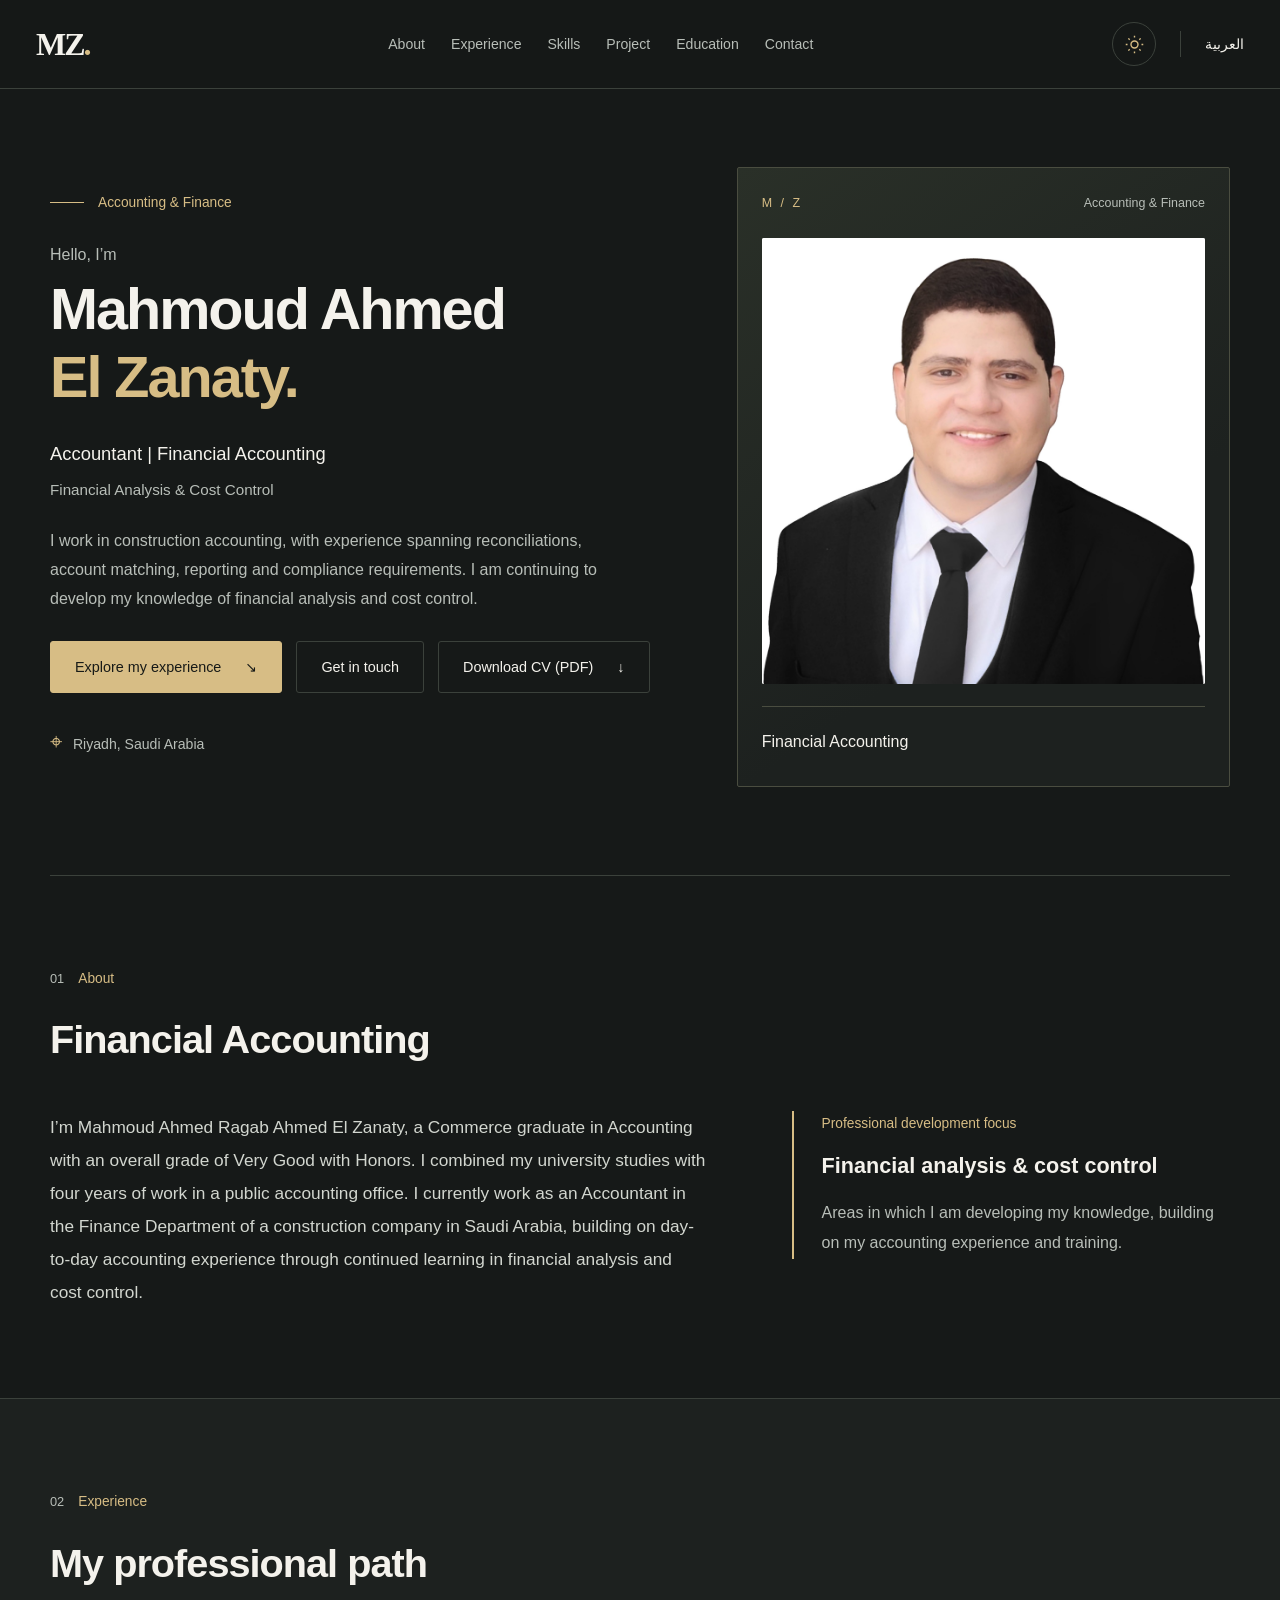
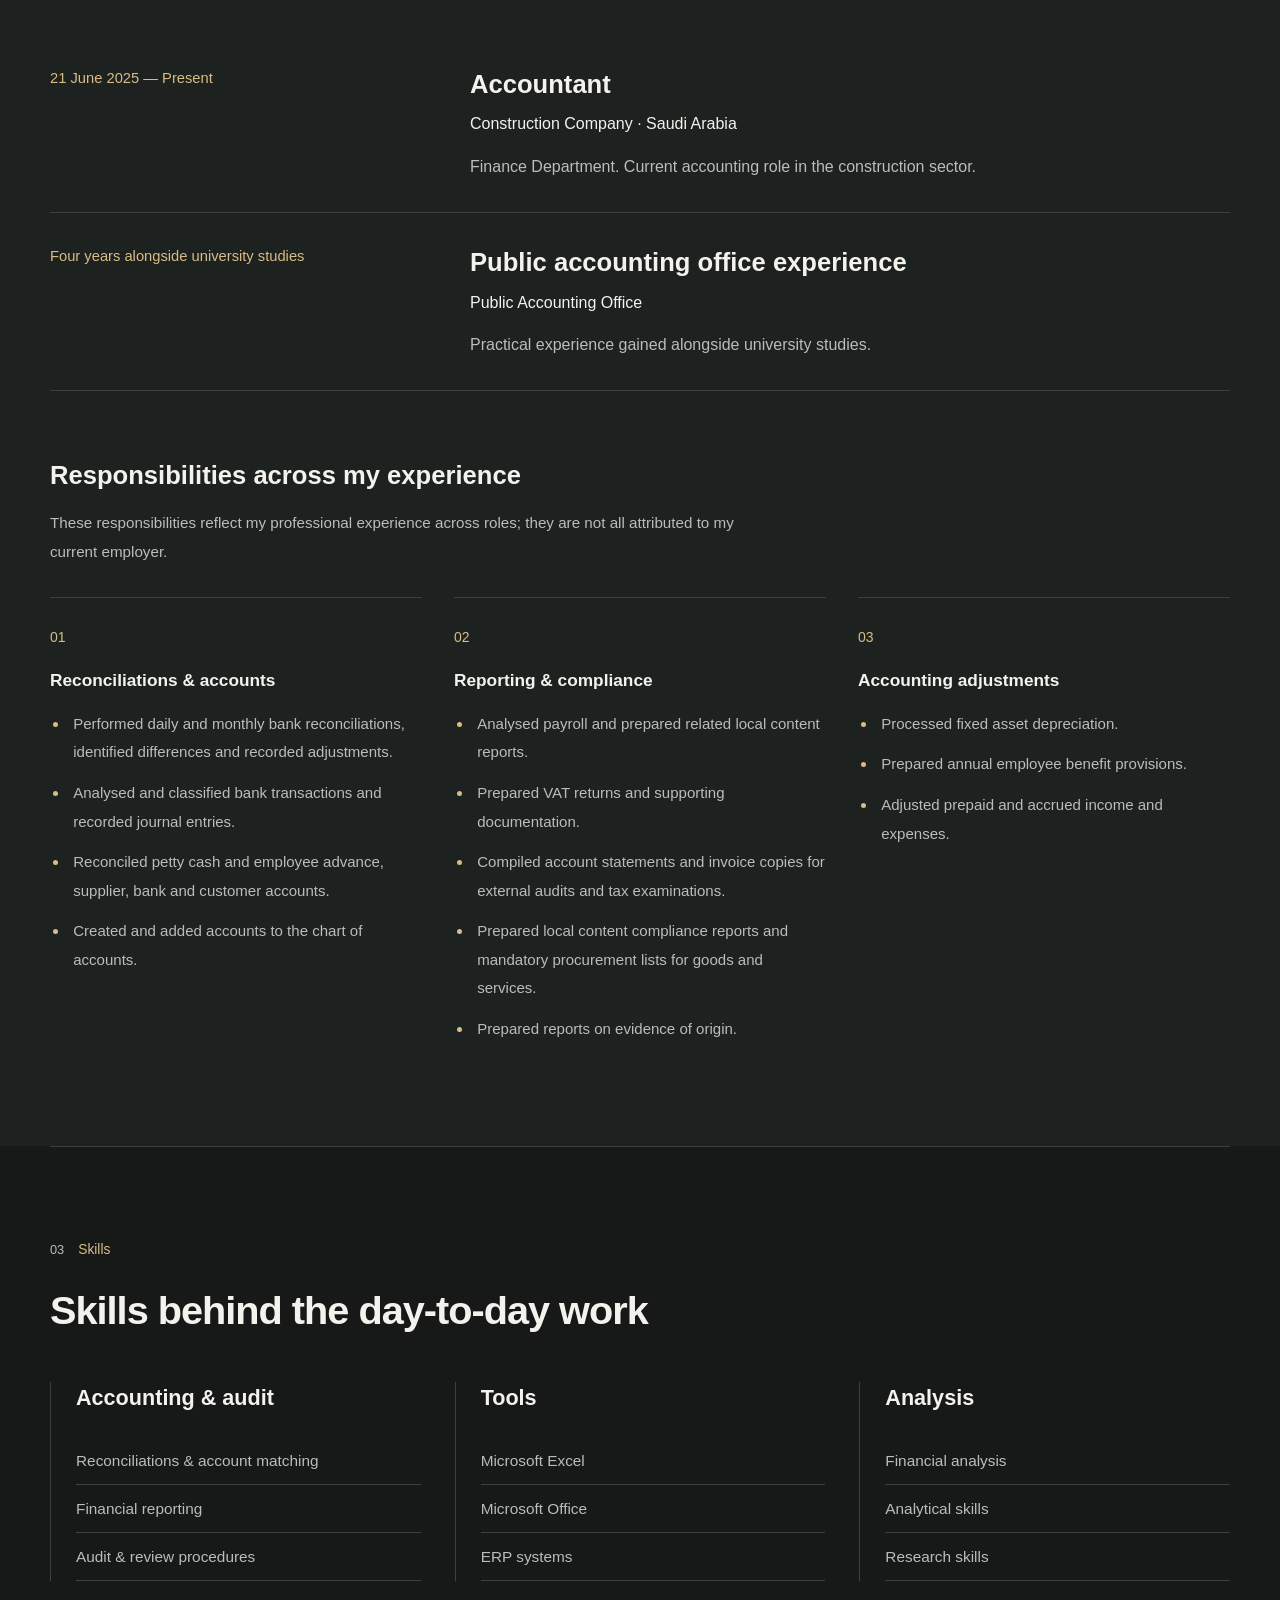
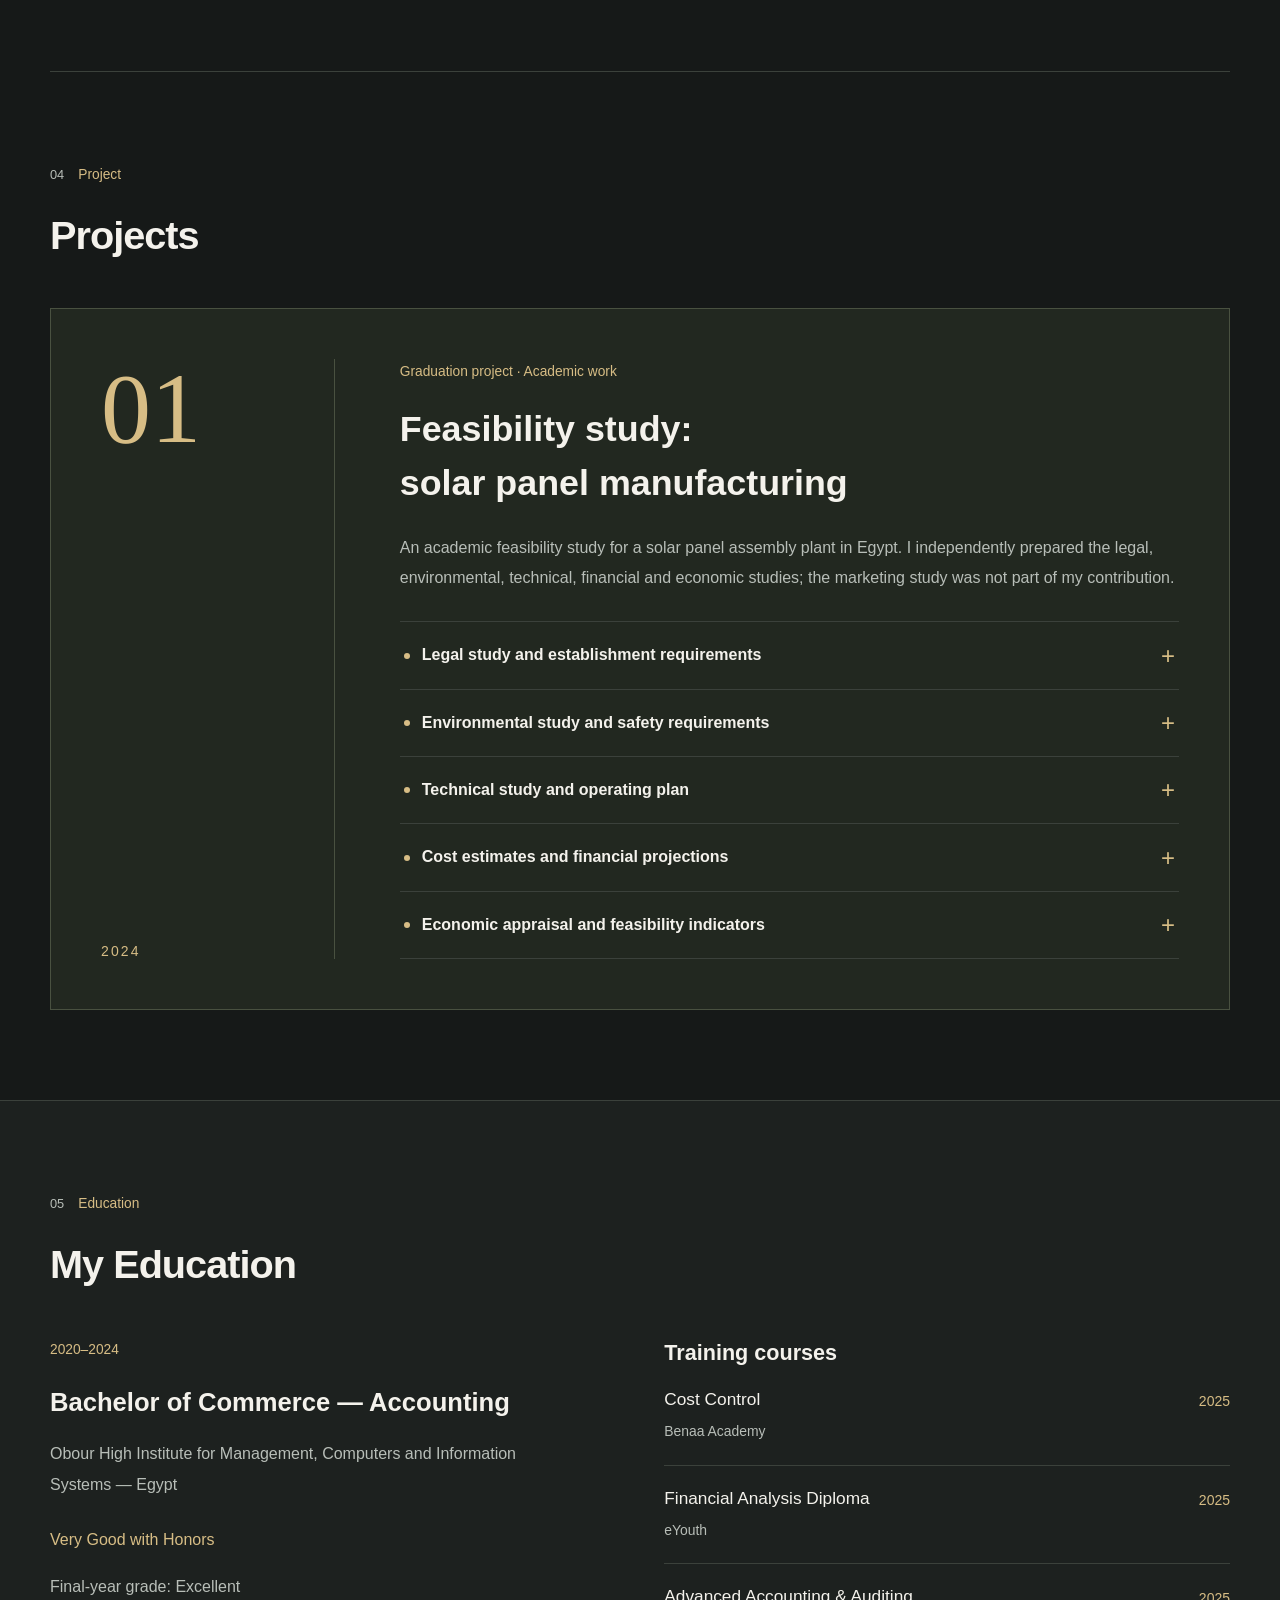
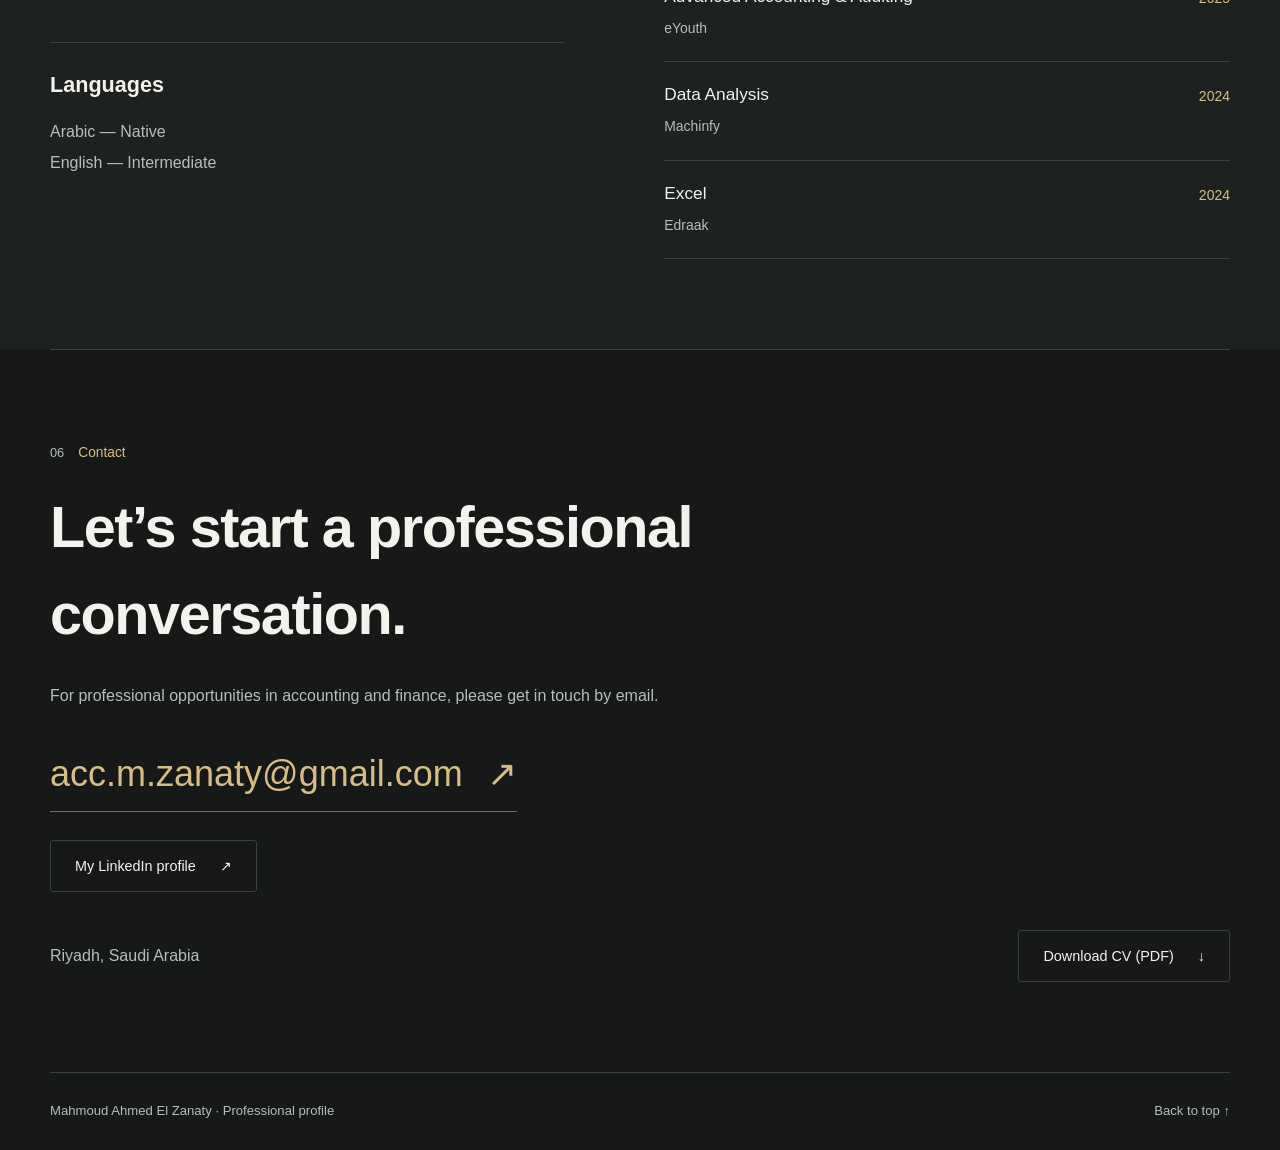
==== commit 3aa59cb5: "Replace project images with bilingual collapsible contribution details" ====
--- a/en.html
+++ b/en.html
@@ -38,7 +38,7 @@
 </div><div class="duties-intro"><h3>Responsibilities across my experience</h3><p>These responsibilities reflect my professional experience across roles; they are not all attributed to my current employer.</p></div><div class="duties-grid"><article class="duty"><span class="item-number" aria-hidden="true">01</span><h4>Reconciliations &amp; accounts</h4><ul><li>Performed daily and monthly bank reconciliations, identified differences and recorded adjustments.</li><li>Analysed and classified bank transactions and recorded journal entries.</li><li>Reconciled petty cash and employee advance, supplier, bank and customer accounts.</li><li>Created and added accounts to the chart of accounts.</li></ul></article><article class="duty"><span class="item-number" aria-hidden="true">02</span><h4>Reporting &amp; compliance</h4><ul><li>Analysed payroll and prepared related local content reports.</li><li>Prepared VAT returns and supporting documentation.</li><li>Compiled account statements and invoice copies for external audits and tax examinations.</li><li>Prepared local content compliance reports and mandatory procurement lists for goods and services.</li><li>Prepared reports on evidence of origin.</li></ul></article><article class="duty"><span class="item-number" aria-hidden="true">03</span><h4>Accounting adjustments</h4><ul><li>Processed fixed asset depreciation.</li><li>Prepared annual employee benefit provisions.</li><li>Adjusted prepaid and accrued income and expenses.</li></ul></article></div></div>
 </section>
 <section id="skills" class="section container"><div class="section-heading"><p class="eyebrow"><span>03</span> Skills</p><h2>Skills behind the day-to-day work</h2></div><div class="skills-grid"><article class="skill"><h3>Accounting &amp; audit</h3><ul><li>Reconciliations &amp; account matching</li><li>Financial reporting</li><li>Audit &amp; review procedures</li></ul></article><article class="skill"><h3>Tools</h3><ul><li>Microsoft Excel</li><li>Microsoft Office</li><li>ERP systems</li></ul></article><article class="skill"><h3>Analysis</h3><ul><li>Financial analysis</li><li>Analytical skills</li><li>Research skills</li></ul></article></div></section>
-<section id="project" class="section container"><div class="section-heading"><p class="eyebrow"><span>04</span> Project</p><h2>Projects</h2></div><article class="project-card"><div class="project-index" aria-hidden="true">01<span>2024</span></div><div class="project-copy"><p class="eyebrow">Graduation project · Academic work</p><h3>Feasibility study:<br>solar panel manufacturing</h3><p>An academic feasibility study for a solar panel assembly plant in Egypt, linking operating requirements with costs and financial projections.</p><details class="project-details" open><summary>My contribution</summary><p>I independently prepared the legal, environmental, technical, financial and economic studies. The marketing study was not part of my contribution. My work covered operating requirements, capital and operating cost estimates, depreciation schedules, financial projections and feasibility indicators. This was an academic project; I did not build or operate the plant.</p></details></div></article><div class="project-evidence"><h3>Selected study excerpts</h3><p>Original Arabic excerpts from the 2024 graduation project. Figures are academic assumptions and estimates in EGP, not actual operating results or current prices. Select an excerpt to view it at a larger size.</p><div class="project-excerpts"><figure class="project-excerpt"><h4>Capital cost structure</h4><a href="./assets/projects/investment-costs.svg" target="_blank" rel="noopener noreferrer"><img src="./assets/projects/investment-costs.svg" alt="Original Arabic table of estimated capital costs for the academic project" width="880" height="350" loading="lazy" decoding="async"></a><figcaption>Equipment, other fixed assets and incorporation costs. Study page 56; page 54 in the supplied PDF.</figcaption></figure><figure class="project-excerpt"><h4>Asset depreciation schedule</h4><a href="./assets/projects/asset-depreciation.svg" target="_blank" rel="noopener noreferrer"><img src="./assets/projects/asset-depreciation.svg" alt="Original Arabic excerpt from the academic asset depreciation schedule" width="1000" height="571" loading="lazy" decoding="async"></a><figcaption>Selected rows linking asset cost, useful life, residual value and depreciation. Study page 61; page 59 in the supplied PDF.</figcaption></figure></div></div></section>
+<section id="project" class="section container"><div class="section-heading"><p class="eyebrow"><span>04</span> Project</p><h2>Projects</h2></div><article class="project-card"><div class="project-index" aria-hidden="true">01<span>2024</span></div><div class="project-copy"><p class="eyebrow">Graduation project · Academic work</p><h3>Feasibility study:<br>solar panel manufacturing</h3><p>An academic feasibility study for a solar panel assembly plant in Egypt. I independently prepared the legal, environmental, technical, financial and economic studies; the marketing study was not part of my contribution.</p><div class="project-topics"><details class="project-topic"><summary><span>Legal study and establishment requirements</span></summary><p>I researched legal structures, company formation procedures and industrial licensing, compiled compliance requirements, and estimated incorporation fees, costs and timelines within the academic scope of the study.</p></details><details class="project-topic"><summary><span>Environmental study and safety requirements</span></summary><p>I examined the activity classification and potential environmental impacts, identified waste-handling and workplace safety measures, and estimated protective equipment and environmental compliance costs in relation to the project&#x27;s requirements.</p></details><details class="project-topic"><summary><span>Technical study and operating plan</span></summary><p>I studied the proposed location and panel assembly stages, identified machinery, equipment, raw materials, furniture and transport requirements, and considered staffing needs, proposed output and production capacity.</p></details><details class="project-topic"><summary><span>Cost estimates and financial projections</span></summary><p>I prepared capital and operating cost estimates covering equipment, incorporation, rent, utilities and administrative expenses. I organized asset and depreciation schedules, considered financing and projected revenue, and prepared a three-year projected income statement.</p></details><details class="project-topic"><summary><span>Economic appraisal and feasibility indicators</span></summary><p>I addressed payback period, return on investment, net present value and internal rate of return, and developed recommendations based on the study&#x27;s assumptions. These are academic analyses of a proposed project, not profits or operating results I achieved.</p></details></div></div></article></section>
 <section id="education" class="section section-tinted"><div class="container"><div class="section-heading"><p class="eyebrow"><span>05</span> Education</p><h2>My Education</h2></div><div class="education-grid"><div><article class="degree"><p class="eyebrow"><bdi>2020–2024</bdi></p><h3>Bachelor of Commerce — Accounting</h3><p>Obour High Institute for Management, Computers and Information Systems — Egypt</p><p class="grade">Very Good with Honors</p><p>Final-year grade: Excellent</p></article><div class="languages"><h3>Languages</h3><ul><li>Arabic — Native</li><li>English — Intermediate</li></ul></div></div><div class="courses"><h3>Training courses</h3><ul><li><div><h4>Cost Control</h4><p>Benaa Academy</p></div><time datetime="2025">2025</time></li><li><div><h4>Financial Analysis Diploma</h4><p>eYouth</p></div><time datetime="2025">2025</time></li><li><div><h4>Advanced Accounting &amp; Auditing</h4><p>eYouth</p></div><time datetime="2025">2025</time></li><li><div><h4>Data Analysis</h4><p>Machinfy</p></div><time datetime="2024">2024</time></li><li><div><h4>Excel</h4><p>Edraak</p></div><time datetime="2024">2024</time></li></ul></div></div></div></section>
 <section id="contact" class="section container contact"><div class="section-heading"><p class="eyebrow"><span>06</span> Contact</p><h2>Let’s start a professional conversation.</h2></div><p>For professional opportunities in accounting and finance, please get in touch by email.</p><a class="email-link" href="mailto:acc.m.zanaty@gmail.com" aria-label="Email me: acc.m.zanaty@gmail.com"><bdi>acc.m.zanaty@gmail.com</bdi><span aria-hidden="true">↗</span></a><div class="actions professional-links"><a class="button secondary" href="https://www.linkedin.com/in/zanaty-mahmoud-m7z001" target="_blank" rel="noopener noreferrer">My LinkedIn profile<span aria-hidden="true">↗</span></a></div><div class="contact-bottom"><p>Riyadh, Saudi Arabia</p><a class="button secondary print-button" href="./assets/cv/Mahmoud-El-Zanaty-CV-EN.pdf" download="General-Accountant-Mahmoud-El-Zanaty-CV-EN.pdf">Download CV (PDF)<span aria-hidden="true">↓</span></a></div></section>
 </main><footer class="container footer"><p>Mahmoud Ahmed El Zanaty · Professional profile</p><a href="#top">Back to top ↑</a></footer>
--- a/assets/style.css
+++ b/assets/style.css
@@ -37,15 +37,16 @@
 .portrait{display:block;width:100%;height:auto;aspect-ratio:2032/2047;object-fit:contain;border-radius:2px;background:#fff}
 @media(max-width:650px){.portrait-panel{max-width:380px;width:100%;margin-inline:auto;padding:18px;gap:16px}}
 
-/* Original graduation study excerpts, with bilingual context. */
-.project-evidence{margin-top:32px}
-.project-evidence>h3{margin-bottom:12px}
-.project-evidence>p{max-width:900px;font-size:.92rem}
-.project-excerpts{display:grid;grid-template-columns:repeat(2,minmax(0,1fr));gap:24px;margin-top:24px;align-items:start}
-.project-excerpt{margin:0;padding:20px;border:1px solid var(--border);background:var(--surface);min-width:0}
-.project-excerpt h4{margin-bottom:16px}
-.project-excerpt a{display:block;background:#fff;border-radius:3px}
-.project-excerpt img{display:block;width:100%;height:auto}
-.project-excerpt figcaption{color:var(--muted);font-size:.86rem;line-height:1.8;margin-top:16px}
-@media(max-width:650px){.project-excerpts{grid-template-columns:1fr}.project-excerpt{padding:16px}}
-@media print{.project-evidence{display:none}}
+
+/* Native disclosure controls: keyboard accessible and usable without JavaScript. */
+.project-topics{margin-top:28px;border-top:1px solid var(--border)}
+.project-topic{border-bottom:1px solid var(--border)}
+.project-topic summary{display:flex;align-items:center;gap:12px;list-style:none;cursor:pointer;padding:18px 4px;color:var(--text);font-weight:700;font-size:1rem;min-height:52px}
+.project-topic summary::-webkit-details-marker{display:none}
+.project-topic summary::before{content:"";width:6px;height:6px;border-radius:50%;background:var(--accent);flex-shrink:0}
+.project-topic summary::after{content:"+";font:24px/1 Arial,sans-serif;color:var(--accent);margin-inline-start:auto;flex-shrink:0}
+.project-topic[open] summary::after{content:"−"}
+.project-topic summary:hover{color:var(--accent)}
+.project-topic p{margin:0;padding:0 22px 20px;font-size:.95rem;line-height:1.95}
+@media(max-width:650px){.project-topic summary{font-size:.94rem}.project-topic p{padding-inline:4px}}
+@media print{.project-topic{break-inside:avoid}.project-topic::details-content{content-visibility:visible;height:auto}.project-topic>p{display:block!important}.project-topic summary::after{display:none}}
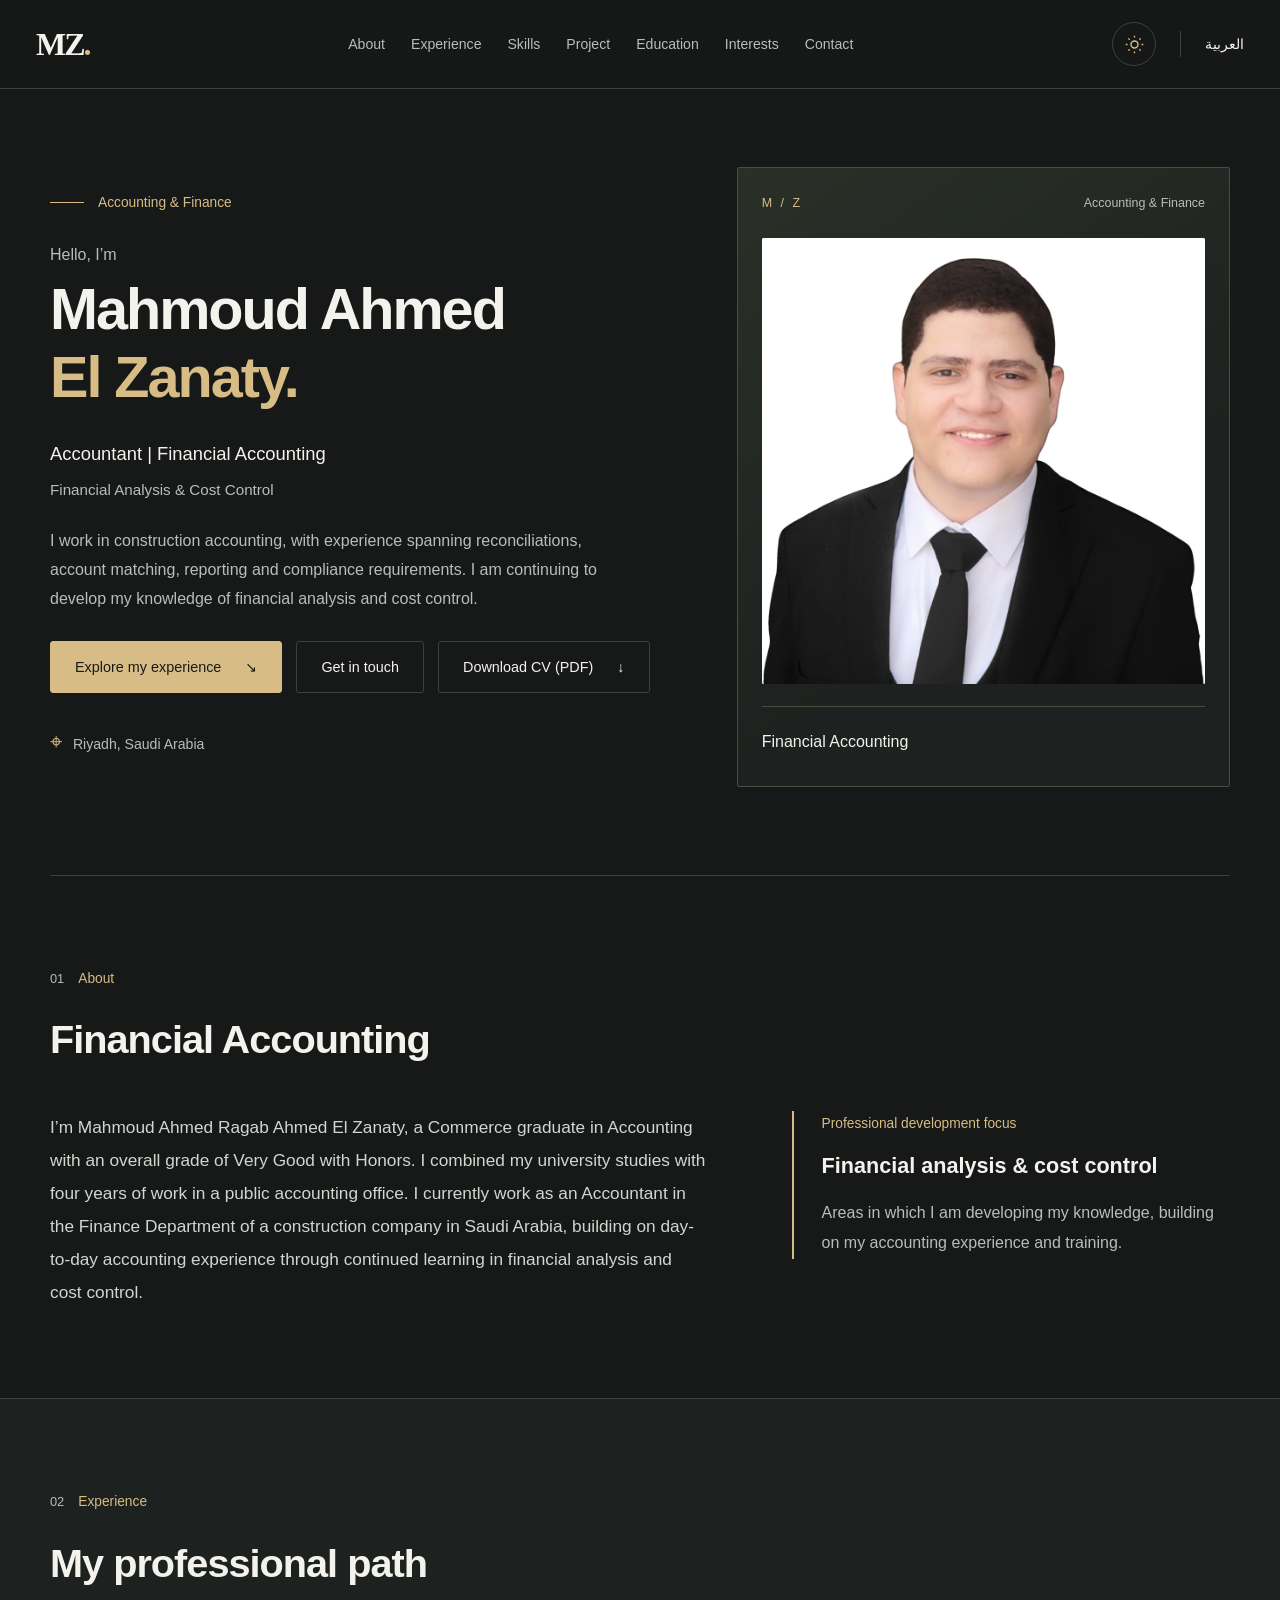
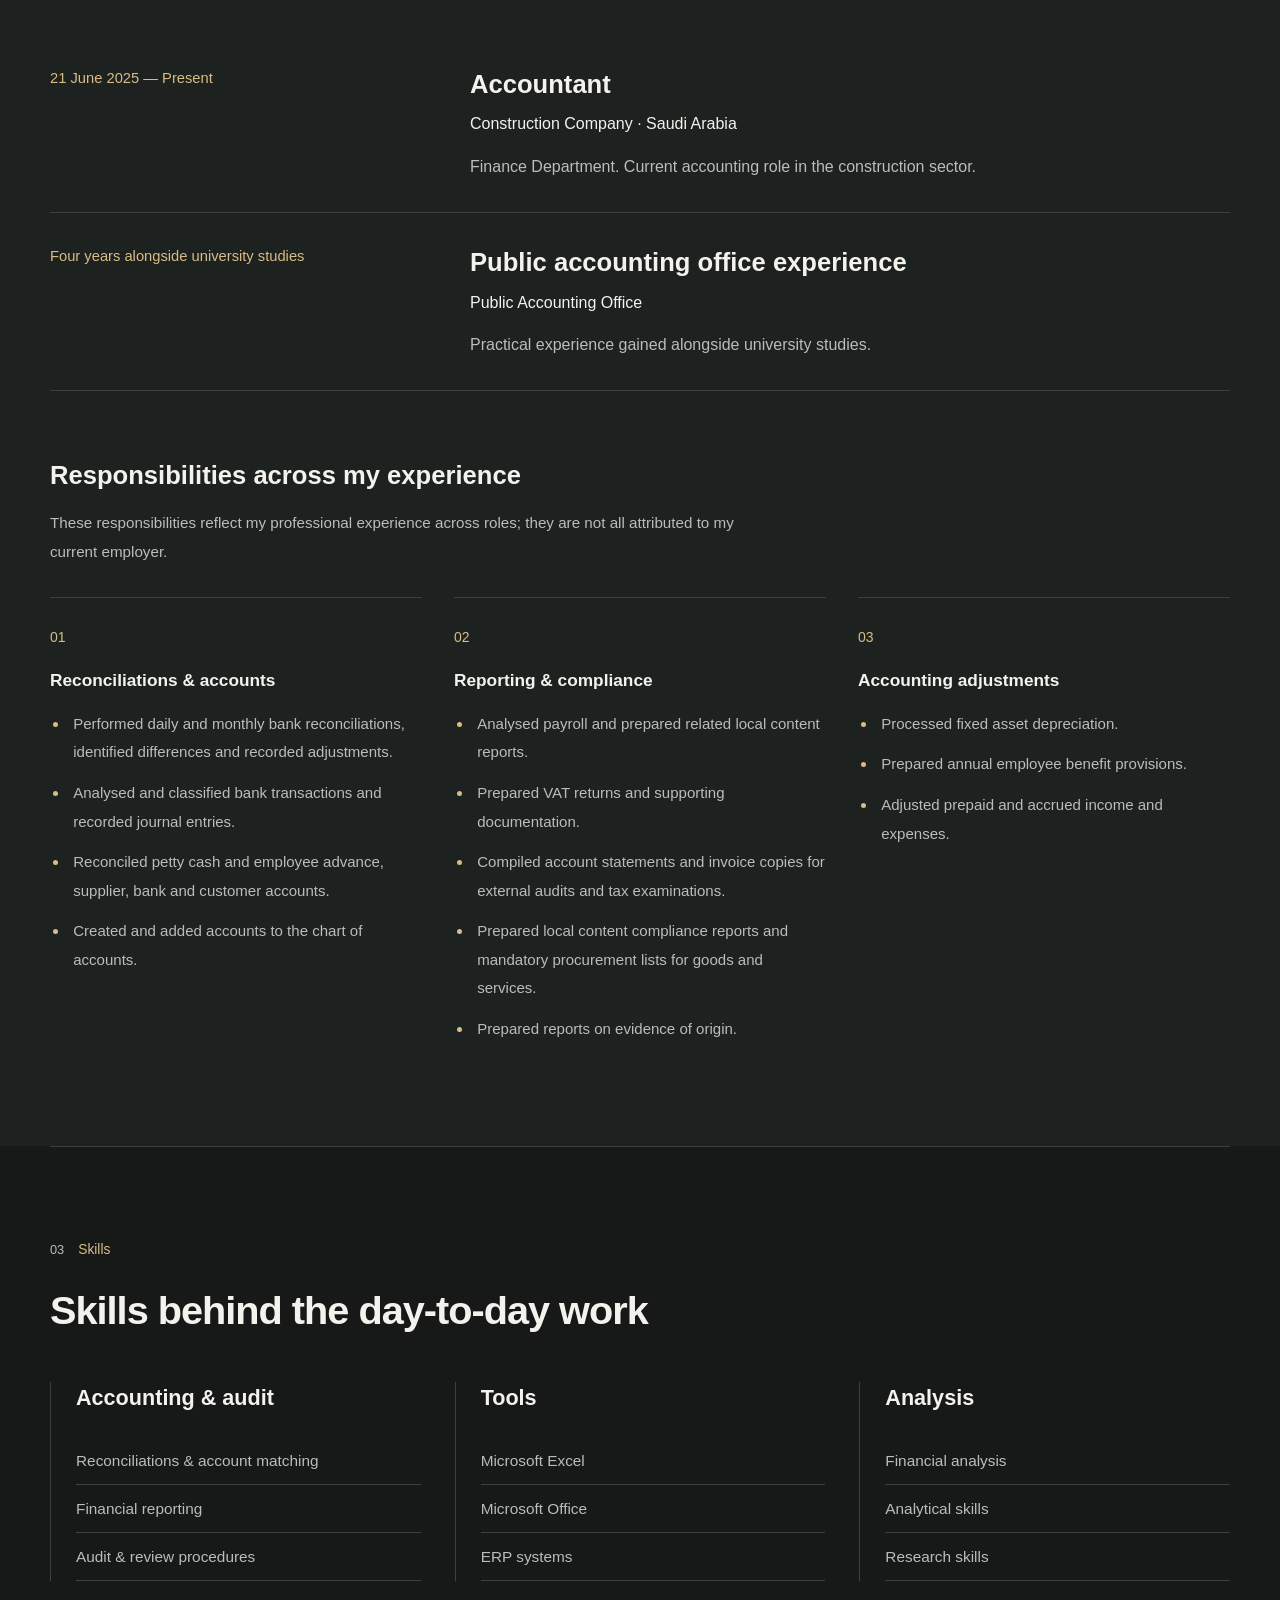
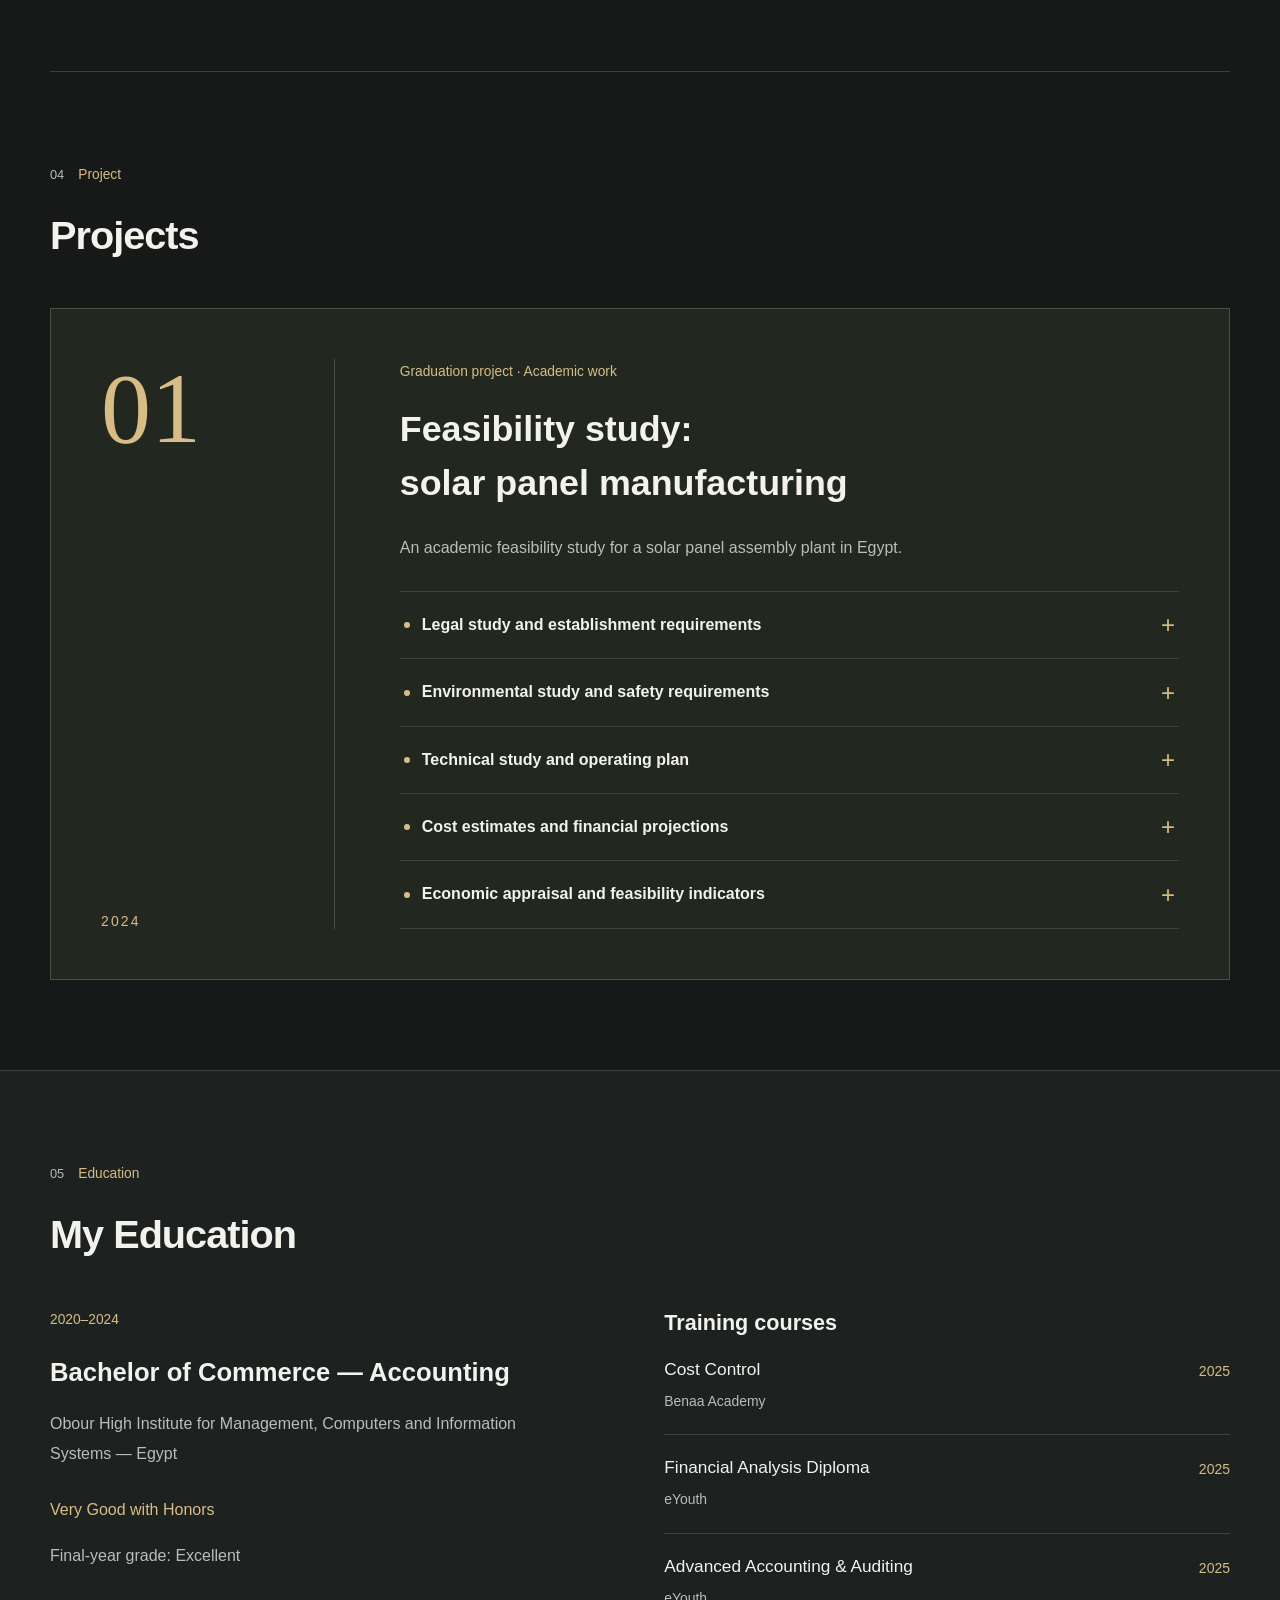
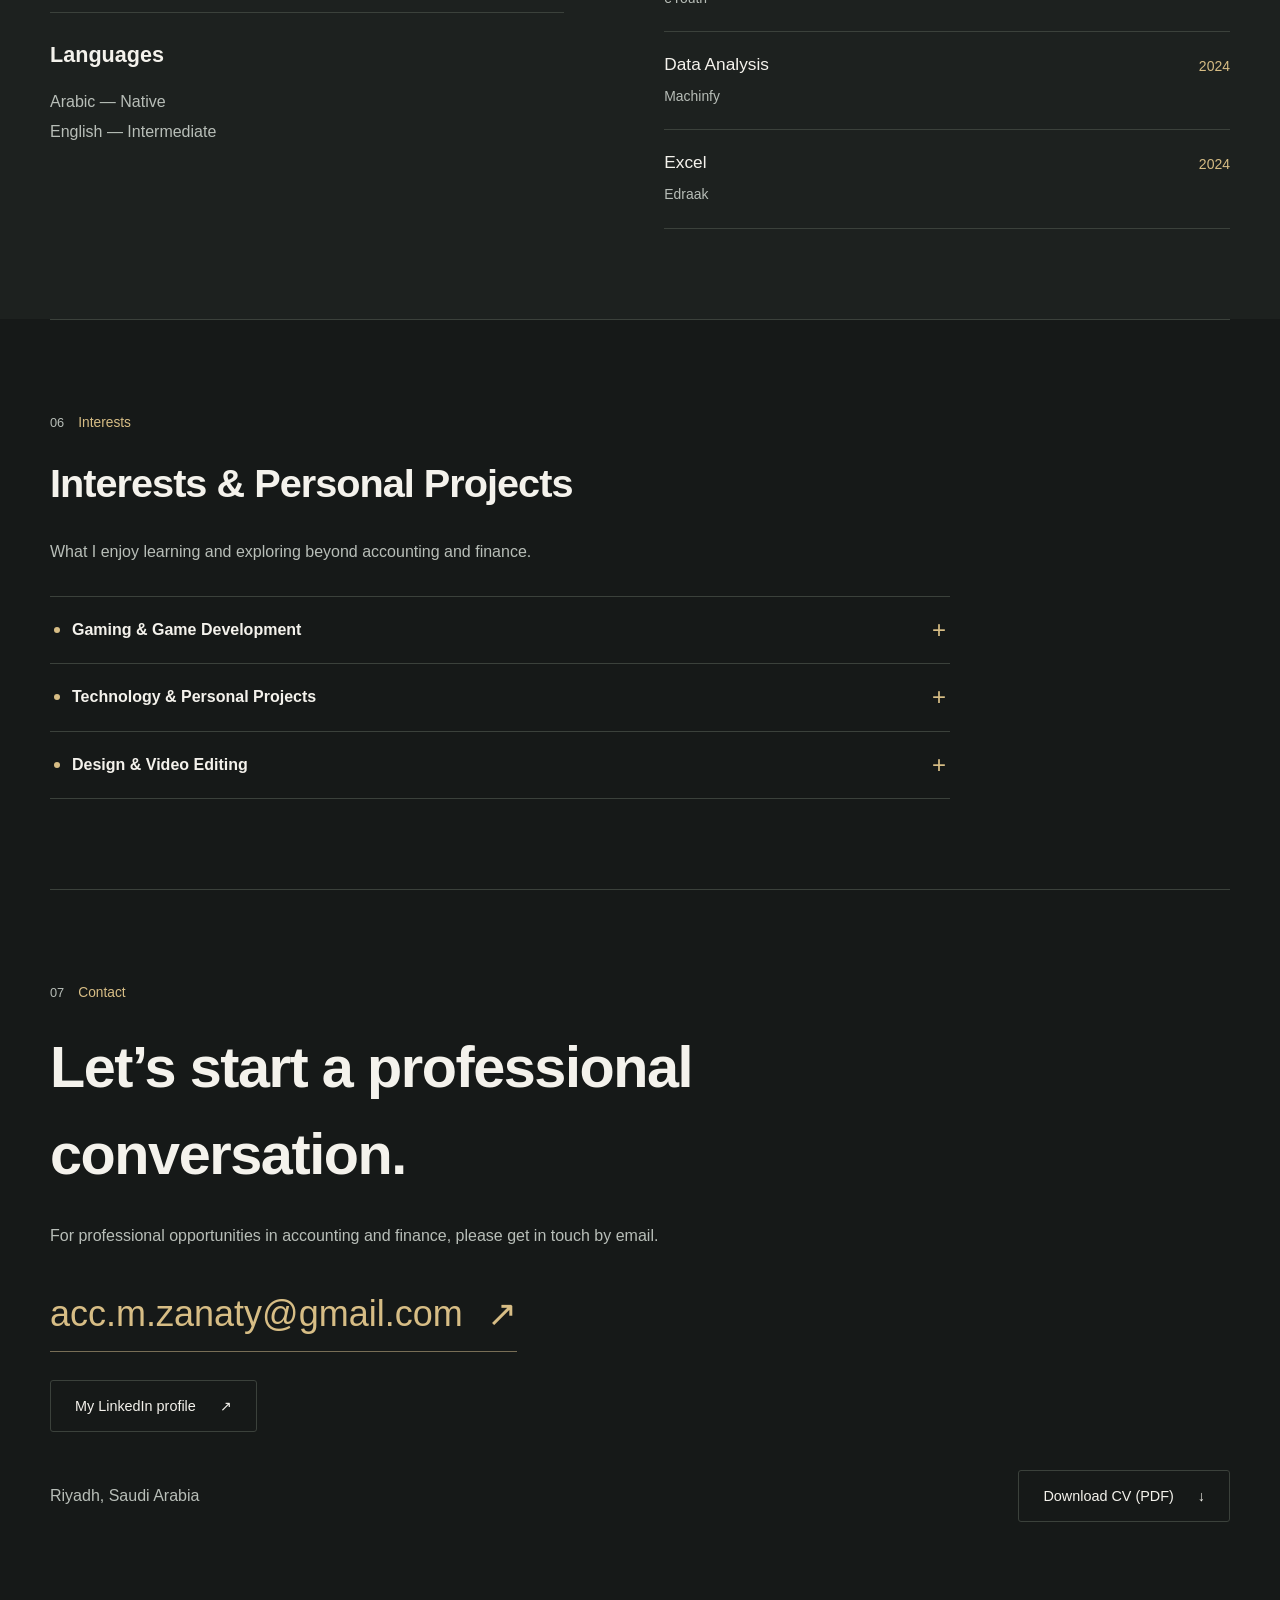
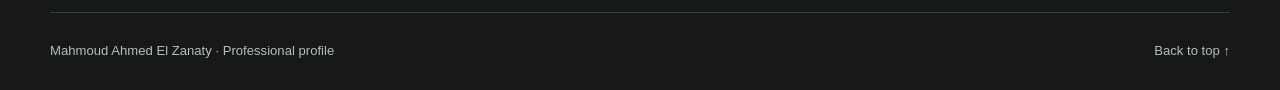
==== commit f9c1c7ed: "Add bilingual personal interests with collapsible details" ====
--- a/en.html
+++ b/en.html
@@ -16,9 +16,9 @@
 <a class="skip" href="#main">Skip to content</a>
 <header class="header"><div class="header-inner">
 <a class="brand" href="#top" aria-label="Mahmoud Ahmed El Zanaty"><span class="brand-mark" aria-hidden="true">MZ<span>.</span></span></a>
-<nav class="desktop-nav" aria-label="Main navigation"><a href="#about">About</a><a href="#experience">Experience</a><a href="#skills">Skills</a><a href="#project">Project</a><a href="#education">Education</a><a href="#contact">Contact</a></nav>
+<nav class="desktop-nav" aria-label="Main navigation"><a href="#about">About</a><a href="#experience">Experience</a><a href="#skills">Skills</a><a href="#project">Project</a><a href="#education">Education</a><a href="#interests">Interests</a><a href="#contact">Contact</a></nav>
 <div class="header-actions"><button class="theme-toggle" type="button" hidden data-light-label="Switch to light mode" data-dark-label="Switch to dark mode" aria-label="Switch to light mode"><svg class="sun" viewBox="0 0 24 24" fill="none" stroke="currentColor" stroke-width="1.6" aria-hidden="true"><circle cx="12" cy="12" r="4"/><path d="M12 2v2m0 16v2M2 12h2m16 0h2M5 5l1.5 1.5m11 11L19 19M5 19l1.5-1.5m11-11L19 5"/></svg><svg class="moon" viewBox="0 0 24 24" fill="none" stroke="currentColor" stroke-width="1.6" aria-hidden="true"><path d="M20 15.5A9 9 0 0 1 8.5 4a9 9 0 1 0 11.5 11.5Z"/></svg></button><a class="language" href="./index.html" lang="ar" hreflang="ar" data-language="ar">العربية</a>
-<details class="mobile-menu"><summary>Menu<span aria-hidden="true"> ☰</span></summary><nav aria-label="Main navigation"><a href="#about">About</a><a href="#experience">Experience</a><a href="#skills">Skills</a><a href="#project">Project</a><a href="#education">Education</a><a href="#contact">Contact</a></nav></details></div>
+<details class="mobile-menu"><summary>Menu<span aria-hidden="true"> ☰</span></summary><nav aria-label="Main navigation"><a href="#about">About</a><a href="#experience">Experience</a><a href="#skills">Skills</a><a href="#project">Project</a><a href="#education">Education</a><a href="#interests">Interests</a><a href="#contact">Contact</a></nav></details></div>
 </div></header>
 <main id="main" tabindex="-1">
 <section class="hero container" aria-labelledby="hero-title">
@@ -38,8 +38,9 @@
 </div><div class="duties-intro"><h3>Responsibilities across my experience</h3><p>These responsibilities reflect my professional experience across roles; they are not all attributed to my current employer.</p></div><div class="duties-grid"><article class="duty"><span class="item-number" aria-hidden="true">01</span><h4>Reconciliations &amp; accounts</h4><ul><li>Performed daily and monthly bank reconciliations, identified differences and recorded adjustments.</li><li>Analysed and classified bank transactions and recorded journal entries.</li><li>Reconciled petty cash and employee advance, supplier, bank and customer accounts.</li><li>Created and added accounts to the chart of accounts.</li></ul></article><article class="duty"><span class="item-number" aria-hidden="true">02</span><h4>Reporting &amp; compliance</h4><ul><li>Analysed payroll and prepared related local content reports.</li><li>Prepared VAT returns and supporting documentation.</li><li>Compiled account statements and invoice copies for external audits and tax examinations.</li><li>Prepared local content compliance reports and mandatory procurement lists for goods and services.</li><li>Prepared reports on evidence of origin.</li></ul></article><article class="duty"><span class="item-number" aria-hidden="true">03</span><h4>Accounting adjustments</h4><ul><li>Processed fixed asset depreciation.</li><li>Prepared annual employee benefit provisions.</li><li>Adjusted prepaid and accrued income and expenses.</li></ul></article></div></div>
 </section>
 <section id="skills" class="section container"><div class="section-heading"><p class="eyebrow"><span>03</span> Skills</p><h2>Skills behind the day-to-day work</h2></div><div class="skills-grid"><article class="skill"><h3>Accounting &amp; audit</h3><ul><li>Reconciliations &amp; account matching</li><li>Financial reporting</li><li>Audit &amp; review procedures</li></ul></article><article class="skill"><h3>Tools</h3><ul><li>Microsoft Excel</li><li>Microsoft Office</li><li>ERP systems</li></ul></article><article class="skill"><h3>Analysis</h3><ul><li>Financial analysis</li><li>Analytical skills</li><li>Research skills</li></ul></article></div></section>
-<section id="project" class="section container"><div class="section-heading"><p class="eyebrow"><span>04</span> Project</p><h2>Projects</h2></div><article class="project-card"><div class="project-index" aria-hidden="true">01<span>2024</span></div><div class="project-copy"><p class="eyebrow">Graduation project · Academic work</p><h3>Feasibility study:<br>solar panel manufacturing</h3><p>An academic feasibility study for a solar panel assembly plant in Egypt. I independently prepared the legal, environmental, technical, financial and economic studies; the marketing study was not part of my contribution.</p><div class="project-topics"><details class="project-topic"><summary><span>Legal study and establishment requirements</span></summary><p>I researched legal structures, company formation procedures and industrial licensing, compiled compliance requirements, and estimated incorporation fees, costs and timelines within the academic scope of the study.</p></details><details class="project-topic"><summary><span>Environmental study and safety requirements</span></summary><p>I examined the activity classification and potential environmental impacts, identified waste-handling and workplace safety measures, and estimated protective equipment and environmental compliance costs in relation to the project&#x27;s requirements.</p></details><details class="project-topic"><summary><span>Technical study and operating plan</span></summary><p>I studied the proposed location and panel assembly stages, identified machinery, equipment, raw materials, furniture and transport requirements, and considered staffing needs, proposed output and production capacity.</p></details><details class="project-topic"><summary><span>Cost estimates and financial projections</span></summary><p>I prepared capital and operating cost estimates covering equipment, incorporation, rent, utilities and administrative expenses. I organized asset and depreciation schedules, considered financing and projected revenue, and prepared a three-year projected income statement.</p></details><details class="project-topic"><summary><span>Economic appraisal and feasibility indicators</span></summary><p>I addressed payback period, return on investment, net present value and internal rate of return, and developed recommendations based on the study&#x27;s assumptions. These are academic analyses of a proposed project, not profits or operating results I achieved.</p></details></div></div></article></section>
+<section id="project" class="section container"><div class="section-heading"><p class="eyebrow"><span>04</span> Project</p><h2>Projects</h2></div><article class="project-card"><div class="project-index" aria-hidden="true">01<span>2024</span></div><div class="project-copy"><p class="eyebrow">Graduation project · Academic work</p><h3>Feasibility study:<br>solar panel manufacturing</h3><p>An academic feasibility study for a solar panel assembly plant in Egypt.</p><div class="project-topics"><details class="project-topic"><summary><span>Legal study and establishment requirements</span></summary><p>I researched legal structures, company formation procedures and industrial licensing, compiled compliance requirements, and estimated incorporation fees, costs and timelines within the academic scope of the study.</p></details><details class="project-topic"><summary><span>Environmental study and safety requirements</span></summary><p>I examined the activity classification and potential environmental impacts, identified waste-handling and workplace safety measures, and estimated protective equipment and environmental compliance costs in relation to the project&#x27;s requirements.</p></details><details class="project-topic"><summary><span>Technical study and operating plan</span></summary><p>I studied the proposed location and panel assembly stages, identified machinery, equipment, raw materials, furniture and transport requirements, and considered staffing needs, proposed output and production capacity.</p></details><details class="project-topic"><summary><span>Cost estimates and financial projections</span></summary><p>I prepared capital and operating cost estimates covering equipment, incorporation, rent, utilities and administrative expenses. I organized asset and depreciation schedules, considered financing and projected revenue, and prepared a three-year projected income statement.</p></details><details class="project-topic"><summary><span>Economic appraisal and feasibility indicators</span></summary><p>I addressed payback period, return on investment, net present value and internal rate of return, and developed recommendations based on the study&#x27;s assumptions. These are academic analyses of a proposed project, not profits or operating results I achieved.</p></details></div></div></article></section>
 <section id="education" class="section section-tinted"><div class="container"><div class="section-heading"><p class="eyebrow"><span>05</span> Education</p><h2>My Education</h2></div><div class="education-grid"><div><article class="degree"><p class="eyebrow"><bdi>2020–2024</bdi></p><h3>Bachelor of Commerce — Accounting</h3><p>Obour High Institute for Management, Computers and Information Systems — Egypt</p><p class="grade">Very Good with Honors</p><p>Final-year grade: Excellent</p></article><div class="languages"><h3>Languages</h3><ul><li>Arabic — Native</li><li>English — Intermediate</li></ul></div></div><div class="courses"><h3>Training courses</h3><ul><li><div><h4>Cost Control</h4><p>Benaa Academy</p></div><time datetime="2025">2025</time></li><li><div><h4>Financial Analysis Diploma</h4><p>eYouth</p></div><time datetime="2025">2025</time></li><li><div><h4>Advanced Accounting &amp; Auditing</h4><p>eYouth</p></div><time datetime="2025">2025</time></li><li><div><h4>Data Analysis</h4><p>Machinfy</p></div><time datetime="2024">2024</time></li><li><div><h4>Excel</h4><p>Edraak</p></div><time datetime="2024">2024</time></li></ul></div></div></div></section>
-<section id="contact" class="section container contact"><div class="section-heading"><p class="eyebrow"><span>06</span> Contact</p><h2>Let’s start a professional conversation.</h2></div><p>For professional opportunities in accounting and finance, please get in touch by email.</p><a class="email-link" href="mailto:acc.m.zanaty@gmail.com" aria-label="Email me: acc.m.zanaty@gmail.com"><bdi>acc.m.zanaty@gmail.com</bdi><span aria-hidden="true">↗</span></a><div class="actions professional-links"><a class="button secondary" href="https://www.linkedin.com/in/zanaty-mahmoud-m7z001" target="_blank" rel="noopener noreferrer">My LinkedIn profile<span aria-hidden="true">↗</span></a></div><div class="contact-bottom"><p>Riyadh, Saudi Arabia</p><a class="button secondary print-button" href="./assets/cv/Mahmoud-El-Zanaty-CV-EN.pdf" download="General-Accountant-Mahmoud-El-Zanaty-CV-EN.pdf">Download CV (PDF)<span aria-hidden="true">↓</span></a></div></section>
+<section id="interests" class="section container"><div class="interests-content"><div class="section-heading"><p class="eyebrow"><span>06</span> Interests</p><h2>Interests &amp; Personal Projects</h2></div><p>What I enjoy learning and exploring beyond accounting and finance.</p><div class="project-topics"><details class="project-topic"><summary><span>Gaming &amp; Game Development</span></summary><p>I enjoy video games, modifying them and creating mods, and aspire to develop my own game. I am interested in exploring how gameplay experiences are built and how creative ideas come together with technical work.</p></details><details class="project-topic"><summary><span>Technology &amp; Personal Projects</span></summary><p>I enjoy exploring technology and trying digital tools. Personal projects give me a way to learn through experimentation, develop ideas and work through the problems I encounter along the way.</p></details><details class="project-topic"><summary><span>Design &amp; Video Editing</span></summary><p>I am interested in design with Adobe Photoshop and Adobe Illustrator, as well as video editing. I enjoy exploring ways to express ideas visually and developing my knowledge of design and video tools.</p></details></div></div></section>
+<section id="contact" class="section container contact"><div class="section-heading"><p class="eyebrow"><span>07</span> Contact</p><h2>Let’s start a professional conversation.</h2></div><p>For professional opportunities in accounting and finance, please get in touch by email.</p><a class="email-link" href="mailto:acc.m.zanaty@gmail.com" aria-label="Email me: acc.m.zanaty@gmail.com"><bdi>acc.m.zanaty@gmail.com</bdi><span aria-hidden="true">↗</span></a><div class="actions professional-links"><a class="button secondary" href="https://www.linkedin.com/in/zanaty-mahmoud-m7z001" target="_blank" rel="noopener noreferrer">My LinkedIn profile<span aria-hidden="true">↗</span></a></div><div class="contact-bottom"><p>Riyadh, Saudi Arabia</p><a class="button secondary print-button" href="./assets/cv/Mahmoud-El-Zanaty-CV-EN.pdf" download="General-Accountant-Mahmoud-El-Zanaty-CV-EN.pdf">Download CV (PDF)<span aria-hidden="true">↓</span></a></div></section>
 </main><footer class="container footer"><p>Mahmoud Ahmed El Zanaty · Professional profile</p><a href="#top">Back to top ↑</a></footer>
 </body></html>
--- a/assets/style.css
+++ b/assets/style.css
@@ -50,3 +50,5 @@
 .project-topic p{margin:0;padding:0 22px 20px;font-size:.95rem;line-height:1.95}
 @media(max-width:650px){.project-topic summary{font-size:.94rem}.project-topic p{padding-inline:4px}}
 @media print{.project-topic{break-inside:avoid}.project-topic::details-content{content-visibility:visible;height:auto}.project-topic>p{display:block!important}.project-topic summary::after{display:none}}
+
+.interests-content{max-width:900px}.interests-content .section-heading{margin-bottom:24px}
